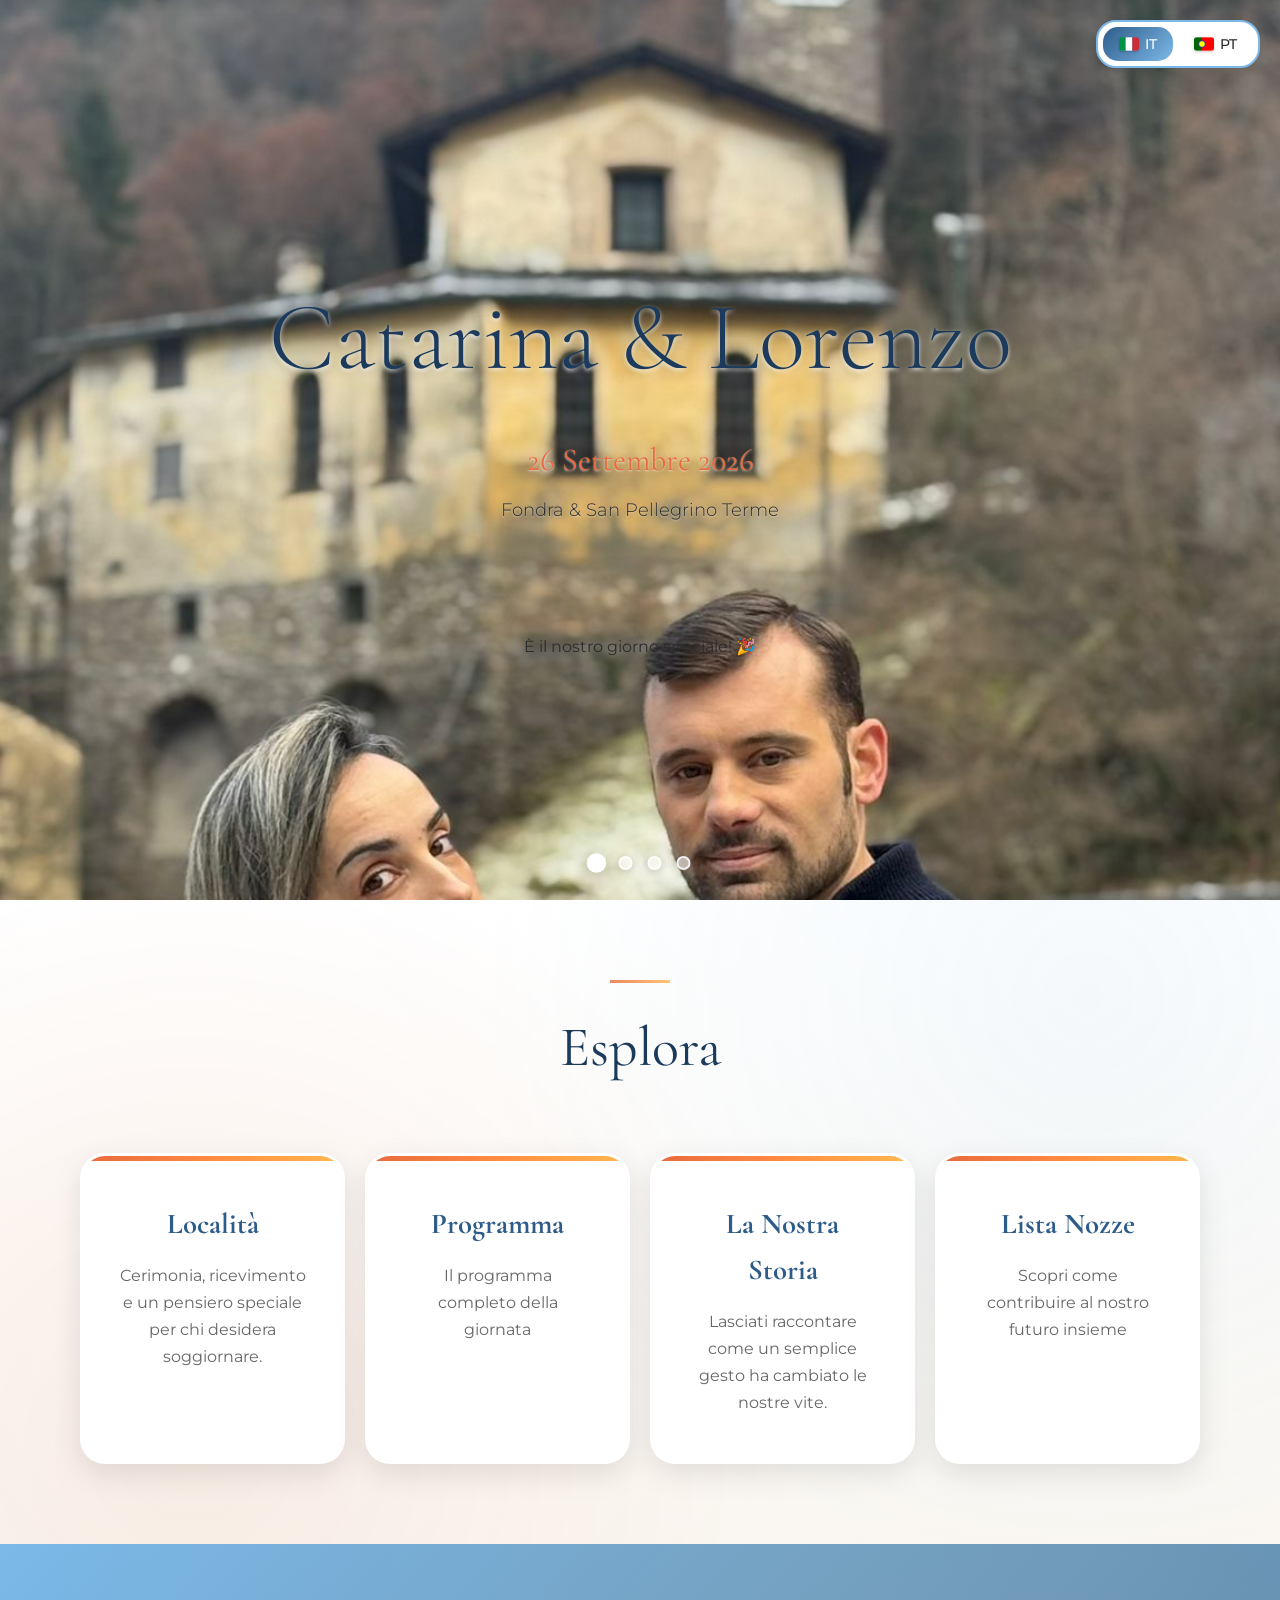
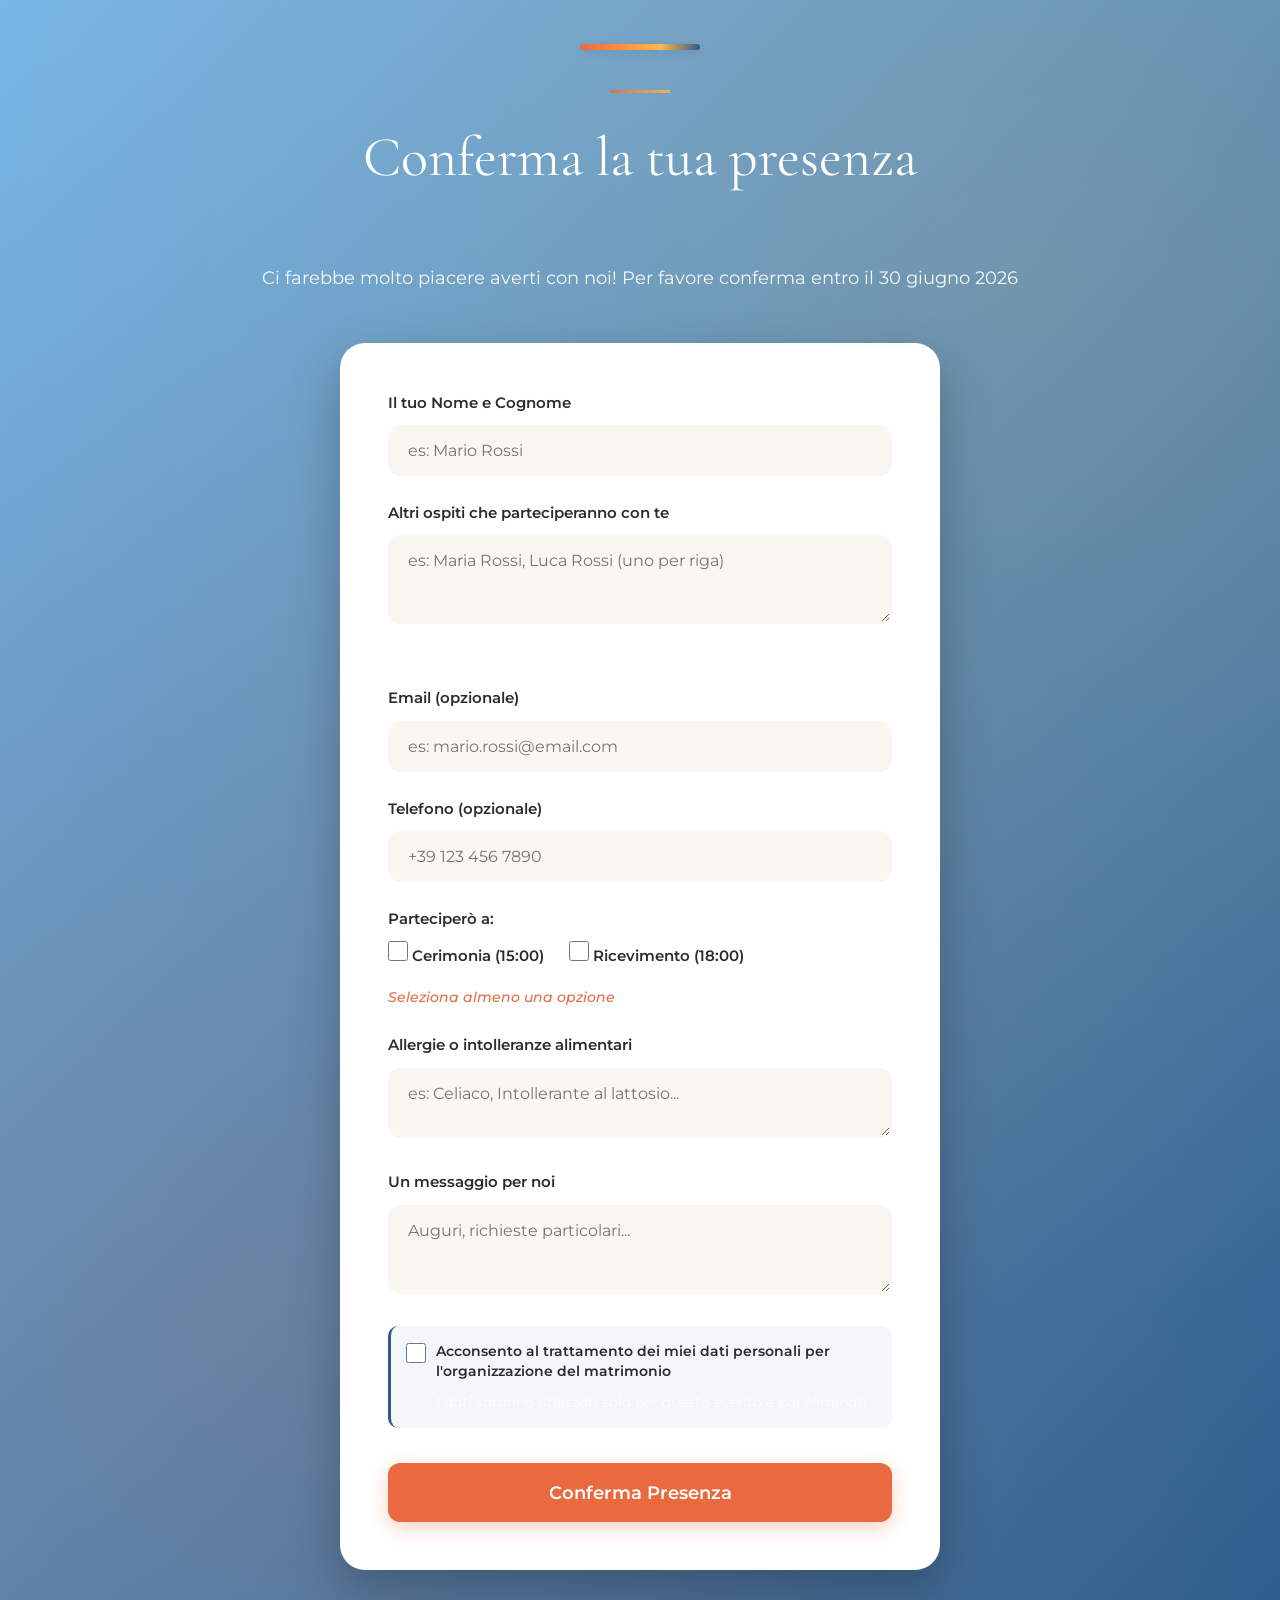
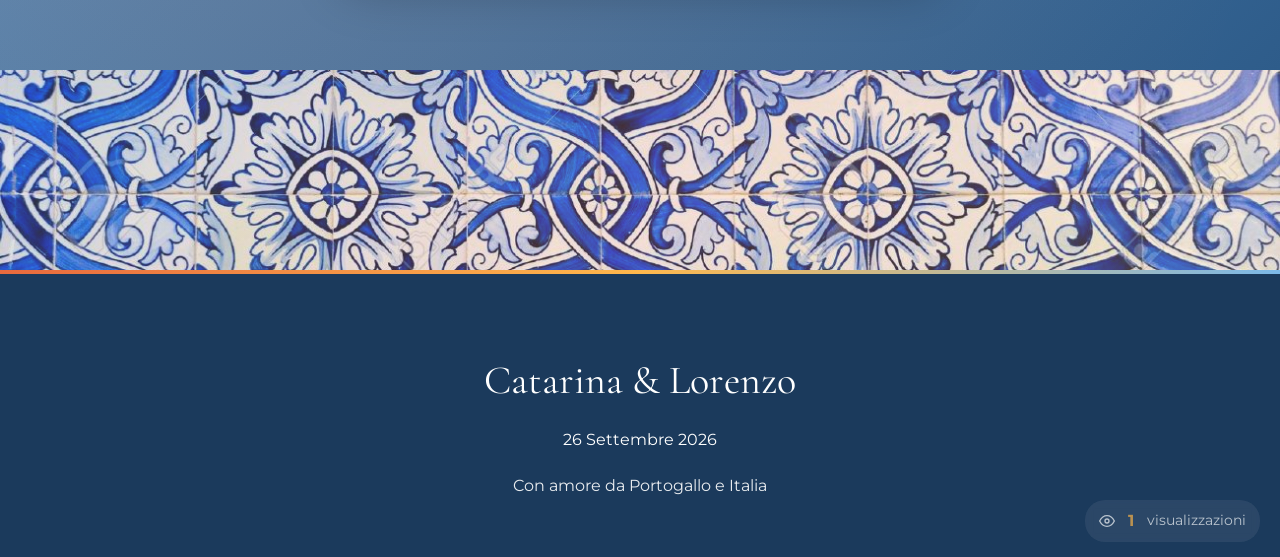
==== index.html @ a34a8234 "Ottimizzato carosello Home: rimosso Smart Blur, introdotto object-fit cover e centraggio intelligent" ====
<!DOCTYPE html>
<html lang="it">

<head>
    <meta charset="UTF-8">
    <meta name="viewport" content="width=device-width, initial-scale=1.0">
    <title>Catarina & Lorenzo - 26 Settembre 2026</title>
    <meta name="description"
        content="Unisciti a noi per celebrare il matrimonio di Catarina & Lorenzo il 26 settembre 2026 a Fondra e San Pellegrino Terme. Un giorno speciale che unisce Portogallo e Italia.">

    <!-- Favicon -->
    <link rel="icon" type="image/svg+xml" href="favicon.svg">

    <!-- Open Graph / Facebook -->
    <meta property="og:type" content="website">
    <meta property="og:title" content="Catarina & Lorenzo - 26 Settembre 2026">
    <meta property="og:description"
        content="Unisciti a noi per celebrare il matrimonio di Catarina & Lorenzo. Fondra & San Pellegrino Terme.">

    <!-- Twitter -->
    <meta name="twitter:card" content="summary_large_image">
    <meta name="twitter:title" content="Catarina & Lorenzo - 26 Settembre 2026">
    <meta name="twitter:description" content="Unisciti a noi per celebrare il matrimonio di Catarina & Lorenzo.">

    <link rel="stylesheet" href="style.css">
    <link rel="preconnect" href="https://fonts.googleapis.com">
    <link rel="preconnect" href="https://fonts.gstatic.com" crossorigin>
    <link
        href="https://fonts.googleapis.com/css2?family=Allura&family=Cinzel:wght@400;600&family=Cormorant+Garamond:wght@300;400;600&family=Crimson+Text:wght@400;600&family=Dancing+Script:wght@400;600&family=Great+Vibes&family=Italiana&family=Josefin+Sans:wght@300;400;600&family=Julius+Sans+One&family=Libre+Baskerville:wght@400;700&family=Lora:wght@400;600&family=Montserrat:wght@300;400;500;600&family=Parisienne&family=Playfair+Display:wght@400;600;700&family=Poiret+One&family=Poppins:wght@300;400;600&family=Quicksand:wght@400;600&family=Raleway:wght@300;400;600&display=swap"
        rel="stylesheet">
</head>

<body>
    <!-- Language Toggle -->
    <div class="language-toggle">
        <button onclick="changeLanguage('it')" id="lang-it" class="active">
            <svg class="flag-icon" viewBox="0 0 3 2" xmlns="http://www.w3.org/2000/svg">
                <rect width="1" height="2" fill="#009246" />
                <rect x="1" width="1" height="2" fill="#fff" />
                <rect x="2" width="1" height="2" fill="#ce2b37" />
            </svg>
            IT
        </button>
        <button onclick="changeLanguage('pt')" id="lang-pt">
            <svg class="flag-icon" viewBox="0 0 3 2" xmlns="http://www.w3.org/2000/svg">
                <rect width="1.2" height="2" fill="#006600" />
                <rect x="1.2" width="1.8" height="2" fill="#FF0000" />
                <circle cx="1.2" cy="1" r="0.5" fill="#FFFF00" stroke="#0000FF" stroke-width="0.1" />
            </svg>
            PT
        </button>
    </div>

    <!-- Navigation -->
    <nav id="navbar" class="visible">
        <div class="navbar-admin-section">
            <button id="admin-mode-btn" class="admin-mode-button" data-it="Admin Mode" data-pt="Modo Admin">Admin
                Mode</button>
            <button id="admin-help-btn" class="admin-help-button" aria-label="Admin mode help">?</button>
        </div>
        <ul>
            <li><a href="index.html" class="active" data-it="Home" data-pt="Início">Home</a></li>
            <li><a href="localita.html" data-it="Località" data-pt="Localidades">Località</a></li>
            <li><a href="programma.html" data-it="Programma" data-pt="Programa">Programma</a></li>
            <li><a href="storia.html" data-it="La Nostra Storia" data-pt="Nossa História">La Nostra Storia</a></li>
            <li><a href="lista-nozze.html" data-it="Lista Nozze" data-pt="Lista de Presentes">Lista Nozze</a></li>
        </ul>
    </nav>

    <!-- Admin Help Popup -->
    <div id="admin-help-popup" class="admin-help-popup hidden">
        <div class="admin-help-content">
            <button class="admin-help-close" aria-label="Chiudi">&times;</button>
            <h3 data-it="Modalità Admin" data-pt="Modo Admin">Modalità Admin</h3>
            <div class="admin-help-section">
                <h4 data-it="Come Attivare" data-pt="Como Ativar">Come Attivare</h4>
                <ul>
                    <li data-it="Clicca il pulsante &quot;Admin Mode&quot;"
                        data-pt="Clica no botão &quot;Modo Admin&quot;">Clicca il pulsante "Admin Mode"</li>
                    <li data-it="Oppure premi Ctrl + Alt + A" data-pt="Ou prime Ctrl + Alt + A">Oppure premi
                        <kbd>Ctrl</kbd> + <kbd>Alt</kbd> + <kbd>A</kbd>
                    </li>
                </ul>
            </div>
            <div class="admin-help-section">
                <h4 data-it="Cosa Puoi Fare" data-pt="O Que Podes Fazer">Cosa Puoi Fare</h4>
                <ul>
                    <li data-it="✏️ Modificare testi con editor ricco" data-pt="✏️ Editar textos com editor rico">✏️
                        Modificare testi con editor ricco</li>
                    <li data-it="🎨 Cambiare stili (font, colori, dimensioni)"
                        data-pt="🎨 Mudar estilos (fontes, cores, tamanhos)">🎨 Cambiare stili (font, colori,
                        dimensioni)</li>
                    <li data-it="🖼️ Caricare e modificare immagini" data-pt="🖼️ Carregar e editar imagens">🖼️
                        Caricare e modificare immagini</li>
                    <li data-it="🎠 Gestire carousel e gallerie" data-pt="🎠 Gerir carrosséis e galerias">🎠 Gestire
                        carousel e gallerie</li>
                    <li data-it="📅 Modificare la timeline del programma" data-pt="📅 Editar a timeline do programa">📅
                        Modificare la timeline del programma</li>
                </ul>
            </div>
            <p class="admin-help-note" data-it="Tasto destro sugli elementi per il menu di modifica"
                data-pt="Clique direito nos elementos para o menu de edição">Tasto destro sugli elementi per il menu di
                modifica</p>
        </div>
    </div>

    <!-- Hero Section con Carousel Background -->
    <section class="hero" aria-label="Hero section with wedding photos carousel">
        <!-- Carousel Background -->
        <div class="hero-carousel-bg editable-carousel" data-carousel-editable data-carousel-id="hero" role="region"
            aria-label="Wedding photos background carousel">
            <div class="carousel-track" id="carouselTrack">
                <!-- Slide 1 -->
                <div class="carousel-slide">
                    <img class="editable-image slide-content" src="immagini/home-carousel-1.jpg"
                        alt="Momento speciale 1" loading="lazy" data-image-id="hero-1">
                </div>
                <!-- Slide 2 -->
                <div class="carousel-slide">
                    <img class="editable-image slide-content" src="immagini/home-carousel-2.jpg"
                        alt="Momento speciale 2" loading="lazy" data-image-id="hero-2">
                </div>
                <!-- Slide 3 -->
                <div class="carousel-slide">
                    <img class="editable-image slide-content" src="immagini/home-carousel-3.jpg"
                        alt="Momento speciale 3" loading="lazy" data-image-id="hero-3">
                </div>
                <!-- Slide 4 -->
                <div class="carousel-slide">
                    <div class="slide-bg" style="background-image: url('immagini/home-carousel-4.jpg');"></div>
                    <img class="editable-image slide-content" src="immagini/home-carousel-4.jpg"
                        alt="Momento speciale 4" loading="lazy" data-image-id="hero-4">
                </div>
            </div>
            <!-- Overlay sfumato -->
            <div class="carousel-overlay"></div>
        </div>

        <!-- Contenuto Hero SOPRA -->
        <div class="hero-content">
            <h1 class="names editable-text" data-style-editable>Catarina & Lorenzo</h1>
            <p class="date editable-paragraph" data-style-editable>26 Settembre 2026</p>
            <p class="location editable-paragraph" data-style-editable data-it="Fondra & San Pellegrino Terme"
                data-pt="Fondra & San Pellegrino Terme">Fondra & San Pellegrino Terme</p>

            <!-- Countdown -->
            <div class="countdown editable-countdown" data-countdown-editable data-style-editable>
                <div class="countdown-item" data-style-editable>
                    <span id="days" class="countdown-number" data-style-editable>0</span>
                    <p class="countdown-label editable-text" data-it="Giorni" data-pt="Dias" data-style-editable>Giorni
                    </p>
                </div>
                <div class="countdown-item" data-style-editable>
                    <span id="hours" class="countdown-number" data-style-editable>0</span>
                    <p class="countdown-label editable-text" data-it="Ore" data-pt="Horas" data-style-editable>Ore</p>
                </div>
                <div class="countdown-item" data-style-editable>
                    <span id="minutes" class="countdown-number" data-style-editable>0</span>
                    <p class="countdown-label editable-text" data-it="Minuti" data-pt="Minutos" data-style-editable>
                        Minuti</p>
                </div>
                <div class="countdown-item" data-style-editable>
                    <span id="seconds" class="countdown-number" data-style-editable>0</span>
                    <p class="countdown-label editable-text" data-it="Secondi" data-pt="Segundos" data-style-editable>
                        Secondi</p>
                </div>
            </div>
        </div>

        <!-- Indicators -->
        <div class="hero-carousel-indicators" id="heroCarouselIndicators"></div>
    </section>

    <!-- Quick Links -->
    <section class="quick-links">
        <div class="container">
            <h2 class="editable-text" data-style-editable data-it="Esplora" data-pt="Explorar">Esplora</h2>
            <div class="links-grid">
                <a href="localita.html" class="link-card">
                    <div class="link-icon-elegant"></div>
                    <h3 class="editable-text" data-style-editable data-it="Località" data-pt="Localidades">Località</h3>
                    <p class="editable-paragraph" data-style-editable
                        data-it="Cerimonia, ricevimento e un pensiero speciale per chi desidera soggiornare."
                        data-pt="Cerimónia, receção e um pensamento especial para quem deseja ficar.">Cerimonia,
                        ricevimento e un pensiero speciale per chi desidera soggiornare.</p>
                </a>
                <a href="programma.html" class="link-card">
                    <div class="link-icon-elegant"></div>
                    <h3 class="editable-text" data-style-editable data-it="Programma" data-pt="Programa">Programma</h3>
                    <p class="editable-paragraph" data-style-editable data-it="Il programma completo della giornata"
                        data-pt="O programa completo do dia">Il programma completo della giornata</p>
                </a>
                <a href="storia.html" class="link-card">
                    <div class="link-icon-elegant"></div>
                    <h3 class="editable-text" data-style-editable data-it="La Nostra Storia" data-pt="Nossa História">La
                        Nostra Storia</h3>
                    <p class="editable-paragraph" data-style-editable
                        data-it="Lasciati raccontare come un semplice gesto ha cambiato le nostre vite."
                        data-pt="Deixa-nos contar como um simples gesto mudou as nossas vidas.">Lasciati raccontare come
                        un semplice gesto ha cambiato le nostre vite.</p>
                </a>
                <a href="lista-nozze.html" class="link-card">
                    <div class="link-icon-elegant"></div>
                    <h3 class="editable-text" data-style-editable data-it="Lista Nozze" data-pt="Lista de Presentes">
                        Lista Nozze</h3>
                    <p class="editable-paragraph" data-style-editable
                        data-it="Scopri come contribuire al nostro futuro insieme"
                        data-pt="Descobre como contribuir para o nosso futuro juntos">Scopri come contribuire al nostro
                        futuro insieme</p>
                </a>
            </div>
        </div>
    </section>

    <!-- RSVP Section -->
    <section class="rsvp">
        <div class="container">
            <div class="azulejo-divider"></div>
            <h2 class="editable-text" data-style-editable data-it="Conferma la tua presenza"
                data-pt="Confirma a tua presença">Conferma la tua presenza</h2>
            <p class="rsvp-subtitle editable-paragraph" data-style-editable
                data-it="Ci farebbe molto piacere averti con noi! Per favore conferma entro il 30 giugno 2026"
                data-pt="Ficamos muito felizes em ter-te connosco! Por favor confirma até 30 de junho de 2026">
                Ci farebbe molto piacere averti con noi! Per favore conferma entro il 30 giugno 2026
            </p>

            <!-- Form RSVP con Web3Forms -->
            <form id="rsvp-form" class="rsvp-form" action="https://api.web3forms.com/submit" method="POST">
                <!-- Web3Forms Access Key -->
                <input type="hidden" name="access_key" value="21d6306d-2013-49f8-a820-03e3f725d2da">
                <input type="hidden" name="subject" value="Nuova Conferma RSVP - Matrimonio Catarina & Lorenzo">
                <input type="hidden" name="from_name" value="Sito Matrimonio Catarina & Lorenzo">

                <!-- Nome principale -->
                <div class="form-group">
                    <label for="nome" data-it="Il tuo Nome e Cognome" data-pt="O teu Nome e Apelido">Il tuo Nome e
                        Cognome *</label>
                    <input type="text" id="nome" name="nome" required data-placeholder-it="es: Mario Rossi"
                        data-placeholder-pt="ex: João Silva">
                </div>

                <!-- Nomi altri ospiti (per famiglie) -->
                <div class="form-group">
                    <label for="altri_ospiti" data-it="Altri ospiti che parteciperanno con te"
                        data-pt="Outros convidados que participarão contigo">Altri ospiti che parteciperanno con
                        te</label>
                    <textarea id="altri_ospiti" name="altri_ospiti" rows="3"
                        data-placeholder-it="es: Maria Rossi, Luca Rossi (uno per riga)"
                        data-placeholder-pt="ex: Maria Silva, Pedro Silva (um por linha)"></textarea>
                    <small data-it="Lascia vuoto se partecipi da solo"
                        data-pt="Deixa vazio se partecipas sozinho">Lascia vuoto se partecipi da solo</small>
                </div>

                <!-- Email -->
                <div class="form-group">
                    <label for="email" data-it="Email (opzionale)" data-pt="Email (opcional)">Email (opzionale)</label>
                    <input type="email" id="email" name="email" data-placeholder-it="es: mario.rossi@email.com"
                        data-placeholder-pt="ex: joao.silva@email.com">
                </div>

                <!-- Telefono -->
                <div class="form-group">
                    <label for="telefono" data-it="Telefono (opzionale)" data-pt="Telefone (opcional)">Telefono
                        (opzionale)</label>
                    <input type="tel" id="telefono" name="telefono" data-placeholder-it="+39 123 456 7890"
                        data-placeholder-pt="+351 912 345 678">
                </div>

                <!-- Partecipazione -->
                <div class="form-group">
                    <label data-it="Parteciperò a:" data-pt="Participarei em:">Parteciperò a: *</label>
                    <div class="checkbox-group">
                        <label class="checkbox-label">
                            <input type="checkbox" name="cerimonia" value="Sì">
                            <span data-it="Cerimonia (15:00)" data-pt="Cerimónia (15:00)">Cerimonia (15:00)</span>
                        </label>
                        <label class="checkbox-label">
                            <input type="checkbox" name="ricevimento" value="Sì">
                            <span data-it="Ricevimento (18:00)" data-pt="Receção (18:00)">Ricevimento (18:00)</span>
                        </label>
                    </div>
                    <small data-it="Seleziona almeno una opzione" data-pt="Seleciona pelo menos uma opção"
                        style="color: var(--terracotta); font-weight: 500;">Seleziona almeno una opzione</small>
                </div>

                <!-- Allergie -->
                <div class="form-group">
                    <label for="intolleranze" data-it="Allergie o intolleranze alimentari"
                        data-pt="Alergias ou intolerâncias alimentares">Allergie o intolleranze alimentari</label>
                    <textarea id="intolleranze" name="intolleranze" rows="2"
                        data-placeholder-it="es: Celiaco, Intollerante al lattosio..."
                        data-placeholder-pt="ex: Celíaco, Intolerante à lactose..."></textarea>
                </div>

                <!-- Messaggio -->
                <div class="form-group">
                    <label for="messaggio" data-it="Un messaggio per noi" data-pt="Uma mensagem para nós">Un messaggio
                        per noi</label>
                    <textarea id="messaggio" name="messaggio" rows="3"
                        data-placeholder-it="Auguri, richieste particolari..."
                        data-placeholder-pt="Parabéns, pedidos especiais..."></textarea>
                </div>

                <!-- Privacy Consent -->
                <div class="form-group privacy-consent">
                    <label class="checkbox-label">
                        <input type="checkbox" name="privacy_consent" required>
                        <span
                            data-it="Acconsento al trattamento dei miei dati personali per l'organizzazione del matrimonio"
                            data-pt="Consinto o tratamento dos meus dados pessoais para a organização do casamento">Acconsento
                            al trattamento dei miei dati personali per l'organizzazione del matrimonio</span>
                    </label>
                    <small data-it="I dati saranno utilizzati solo per questo evento e poi eliminati"
                        data-pt="Os dados serão usados apenas para este evento e depois eliminados">I dati saranno
                        utilizzati solo per questo evento e poi eliminati</small>
                </div>

                <!-- Submit Button -->
                <button type="submit" class="btn-submit" data-it="Conferma Presenza"
                    data-pt="Confirmar Presença">Conferma Presenza</button>
            </form>

            <!-- Messaggio di conferma/errore -->
            <div id="form-message" class="form-message"></div>
        </div>
    </section>

    <!-- Decorazione Azulejos -->
    <div class="azulejos-decoration">
        <img class="editable-image" data-image-id="index-azulejos" src="foto-piastrelle-azulejos.jpg"
            alt="Piastrelle Azulejos Portoghesi Tradizionali" loading="lazy">
    </div>

    <!-- Footer -->
    <footer class="editable-footer" data-style-editable data-footer-editable>
        <p class="editable-paragraph" data-style-editable>Catarina & Lorenzo</p>
        <p class="editable-paragraph" data-style-editable>26 Settembre 2026</p>
        <p class="footer-note editable-paragraph" data-it="Con amore da Portogallo e Italia"
            data-pt="Com amor de Portugal e Itália" data-style-editable>Con amore da Portogallo e Italia</p>

        <!-- View Counter -->
        <div class="view-counter">
            <svg width="16" height="16" viewBox="0 0 24 24" fill="none" stroke="currentColor" stroke-width="2">
                <path d="M1 12s4-8 11-8 11 8 11 8-4 8-11 8-11-8-11-8z"></path>
                <circle cx="12" cy="12" r="3"></circle>
            </svg>
            <span id="view-count">0</span>
            <span data-it="visualizzazioni" data-pt="visualizações">visualizzazioni</span>
        </div>
    </footer>

    <script src="script.js"></script>
    <script src="admin-advanced.js"></script>
</body>

</html>
---- style.css ----
:root {
    /* Colori dal mood board - più vivaci */
    --azul-primary: #2E5C8A;
    --azul-light: #7CB9E8;
    --azul-navy: #1B3A5C;
    --terracotta: #E86A3E;
    --terracotta-light: #F4A87C;
    --orange: #FF8C42;
    --gold: #FFB84D;
    --cream: #FAF7F2;
    --white: #FFFFFF;
    --dark: #2C2C2C;
    --green: #4A7C59;
    --peach: #FFCBA4;

    /* Font */
    --font-serif: 'Cormorant Garamond', serif;
    --font-sans: 'Montserrat', sans-serif;
}

* {
    margin: 0;
    padding: 0;
    box-sizing: border-box;
}

html {
    scroll-behavior: smooth;
}

body {
    font-family: var(--font-sans);
    color: var(--dark);
    background-color: var(--cream);
    line-height: 1.6;
    overflow-x: hidden;
    width: 100%;
    max-width: 100vw;
}

/* Prevent horizontal overflow on all elements */
img,
video,
iframe,
embed,
object {
    max-width: 100%;
    height: auto;
}

/* Ensure no element causes horizontal scroll */
* {
    max-width: 100%;
}

/* Allow specific elements to be full width */
html,
body,
.hero,
.hero-carousel-bg,
.carousel-overlay,
.location-header,
.location-carousel-bg,
section,
footer {
    max-width: none;
}

/* Language Toggle */
.language-toggle {
    position: fixed;
    top: 20px;
    right: 20px;
    z-index: 998;
    display: flex;
    gap: 5px;
    background: var(--white);
    padding: 5px;
    border-radius: 20px;
    box-shadow: 0 4px 15px rgba(0, 0, 0, 0.15);
    border: 2px solid var(--azul-light);
}

.language-toggle button {
    padding: 8px 16px;
    border: none;
    background: transparent;
    color: var(--dark);
    font-family: var(--font-sans);
    font-size: 14px;
    font-weight: 500;
    cursor: pointer;
    border-radius: 15px;
    transition: all 0.3s ease;
    display: flex;
    align-items: center;
    gap: 6px;
}

.flag-icon {
    width: 20px;
    height: 14px;
    border-radius: 3px;
    box-shadow: 0 1px 3px rgba(0, 0, 0, 0.2);
    flex-shrink: 0;
}

.language-toggle button.active {
    background: linear-gradient(135deg, var(--azul-primary), var(--azul-light));
    color: var(--white);
}

.language-toggle button:hover:not(.active) {
    background: var(--cream);
}

/* Navigation */
#navbar {
    position: fixed;
    top: 0;
    left: 0;
    width: 100%;
    background: rgba(255, 255, 255, 0.98);
    backdrop-filter: blur(15px);
    z-index: 999;
    padding: 15px 0;
    box-shadow: 0 3px 15px rgba(0, 0, 0, 0.1);
    border-bottom: 3px solid transparent;
    border-image: linear-gradient(90deg, var(--terracotta), var(--azul-primary), var(--gold)) 1;
    transform: translateY(-100%);
    transition: transform 0.3s ease;
}

#navbar.visible {
    transform: translateY(0);
}

#navbar ul {
    display: flex;
    justify-content: center;
    flex-wrap: wrap;
    list-style: none;
    gap: 10px;
    padding: 0 20px;
}

#navbar li {
    margin: 0;
}

#navbar a {
    text-decoration: none;
    color: var(--dark);
    font-size: 14px;
    font-weight: 400;
    padding: 8px 15px;
    border-radius: 20px;
    transition: all 0.3s ease;
    display: block;
}

#navbar a:hover {
    background: linear-gradient(135deg, var(--terracotta-light), var(--orange));
    color: var(--white);
    transform: translateY(-2px);
}

/* Navbar Admin Section */
.navbar-admin-section {
    position: absolute;
    left: 20px;
    top: 50%;
    transform: translateY(-50%);
    display: flex;
    align-items: center;
    gap: 8px;
}

.admin-mode-button {
    background: transparent;
    border: 1.5px solid var(--azul-primary);
    color: var(--azul-primary);
    padding: 6px 12px;
    border-radius: 15px;
    font-size: 11px;
    font-weight: 500;
    cursor: pointer;
    transition: all 0.3s ease;
    font-family: var(--font-sans);
}

.admin-mode-button:hover {
    background: var(--azul-primary);
    color: white;
}

.admin-mode-button.active {
    background: var(--terracotta);
    border-color: var(--terracotta);
    color: white;
}

.admin-help-button {
    width: 20px;
    height: 20px;
    border-radius: 50%;
    border: 1px solid rgba(46, 92, 138, 0.4);
    background: rgba(46, 92, 138, 0.08);
    color: var(--azul-primary);
    font-size: 11px;
    font-weight: 600;
    cursor: pointer;
    transition: all 0.3s ease;
    display: flex;
    align-items: center;
    justify-content: center;
    opacity: 0.6;
}

.admin-help-button:hover {
    opacity: 1;
    background: rgba(46, 92, 138, 0.15);
    border-color: var(--azul-primary);
}

/* Admin Help Popup */
.admin-help-popup {
    position: fixed;
    top: 0;
    left: 0;
    width: 100%;
    height: 100%;
    background: rgba(0, 0, 0, 0.5);
    z-index: 10000;
    display: flex;
    align-items: center;
    justify-content: center;
    padding: 20px;
}

.admin-help-popup.hidden {
    display: none;
}

.admin-help-content {
    background: white;
    border-radius: 20px;
    padding: 30px;
    max-width: 400px;
    width: 100%;
    position: relative;
    box-shadow: 0 20px 60px rgba(0, 0, 0, 0.3);
}

.admin-help-close {
    position: absolute;
    top: 15px;
    right: 15px;
    background: none;
    border: none;
    font-size: 24px;
    cursor: pointer;
    color: #999;
    line-height: 1;
    padding: 5px;
    transition: color 0.2s;
}

.admin-help-close:hover {
    color: var(--terracotta);
}

.admin-help-content h3 {
    font-family: var(--font-serif);
    color: var(--azul-primary);
    margin-bottom: 20px;
    font-size: 1.5rem;
}

.admin-help-section {
    margin-bottom: 20px;
}

.admin-help-section h4 {
    font-size: 0.95rem;
    color: var(--terracotta);
    margin-bottom: 10px;
    font-weight: 600;
}

.admin-help-section ul {
    list-style: none;
    padding: 0;
    margin: 0;
}

.admin-help-section li {
    padding: 6px 0;
    font-size: 0.9rem;
    color: var(--dark);
}

.admin-help-section kbd {
    background: #f4f4f4;
    border: 1px solid #ddd;
    border-radius: 4px;
    padding: 2px 6px;
    font-size: 0.8rem;
    font-family: monospace;
}

.admin-help-note {
    font-size: 0.85rem;
    color: #666;
    font-style: italic;
    margin: 0;
    padding-top: 10px;
    border-top: 1px solid #eee;
}

/* Responsive navbar admin section */
@media (max-width: 768px) {
    .navbar-admin-section {
        position: static;
        transform: none;
        justify-content: center;
        margin-bottom: 10px;
    }

    #navbar {
        padding: 10px 0;
    }

    .admin-help-content {
        padding: 25px;
    }
}

@media (max-width: 480px) {
    .admin-mode-button {
        font-size: 10px;
        padding: 5px 10px;
    }

    .admin-help-button {
        width: 18px;
        height: 18px;
        font-size: 10px;
    }
}

.azulejo-divider {
    width: 120px;
    height: 6px;
    background: linear-gradient(90deg, var(--terracotta), var(--orange), var(--gold), var(--azul-primary));
    margin: 0 auto 40px;
    border-radius: 3px;
    box-shadow: 0 2px 8px rgba(0, 0, 0, 0.1);
}

.azulejo-corner {
    position: absolute;
    top: -15px;
    right: -15px;
    width: 80px;
    height: 80px;
    background:
        repeating-linear-gradient(45deg, var(--azul-primary) 0px, var(--azul-primary) 2px, var(--gold) 2px, var(--gold) 4px, transparent 4px, transparent 10px);
    opacity: 0.4;
    border-radius: 0 0 0 80px;
}

/* Hero Section - PIÙ DECORATIVA */
.hero {
    min-height: 100vh;
    display: flex;
    align-items: center;
    justify-content: center;
    text-align: center;
    position: relative;
    background:
        radial-gradient(circle at 20% 80%, rgba(255, 140, 66, 0.15) 0%, transparent 50%),
        radial-gradient(circle at 80% 20%, rgba(124, 185, 232, 0.15) 0%, transparent 50%),
        radial-gradient(circle at 40% 40%, rgba(255, 184, 77, 0.1) 0%, transparent 60%),
        linear-gradient(135deg, #FAF7F2 0%, #FEFDFB 100%);
    padding: 100px 20px 80px;
    overflow: hidden;
}

/* Decorazioni floreali hero */
.hero::before {
    content: '';
    position: absolute;
    bottom: 0;
    left: 0;
    right: 0;
    height: 200px;
    background:
        radial-gradient(circle at 10% 100%, var(--terracotta-light) 8px, transparent 8px),
        radial-gradient(circle at 25% 95%, var(--orange) 12px, transparent 12px),
        radial-gradient(circle at 15% 90%, var(--peach) 6px, transparent 6px),
        radial-gradient(circle at 30% 98%, var(--gold) 10px, transparent 10px),
        radial-gradient(circle at 5% 92%, var(--azul-light) 7px, transparent 7px),
        radial-gradient(circle at 40% 96%, var(--terracotta) 9px, transparent 9px),
        radial-gradient(circle at 75% 100%, var(--peach) 11px, transparent 11px),
        radial-gradient(circle at 85% 95%, var(--orange) 8px, transparent 8px),
        radial-gradient(circle at 90% 98%, var(--azul-light) 6px, transparent 6px),
        radial-gradient(circle at 95% 93%, var(--gold) 10px, transparent 10px);
    opacity: 0.4;
    pointer-events: none;
}

.hero::after {
    content: '';
    position: absolute;
    top: 0;
    left: 0;
    right: 0;
    height: 200px;
    background:
        radial-gradient(circle at 20% 10%, var(--azul-light) 6px, transparent 6px),
        radial-gradient(circle at 45% 5%, var(--peach) 8px, transparent 8px),
        radial-gradient(circle at 65% 8%, var(--orange) 7px, transparent 7px),
        radial-gradient(circle at 80% 12%, var(--gold) 9px, transparent 9px);
    opacity: 0.3;
    pointer-events: none;
}

.hero-content {
    max-width: 800px;
    z-index: 1;
    position: relative;
    margin: 0 auto;
    padding: 0 20px;
    display: flex;
    flex-direction: column;
    align-items: center;
}

/* Removed decorative line above hero names for cleaner design */

.names {
    font-family: var(--font-serif);
    font-size: clamp(2.8rem, 8vw, 6rem);
    font-weight: 300;
    color: var(--azul-navy);
    margin: 0 0 20px 0;
    padding: 0;
    letter-spacing: 0;
    text-shadow: 2px 2px 4px rgba(0, 0, 0, 0.05);
    white-space: nowrap;
}

.date {
    font-family: var(--font-serif);
    font-size: clamp(1.5rem, 3vw, 2rem);
    color: var(--terracotta);
    margin-bottom: 10px;
    font-weight: 400;
}

.location {
    font-size: 1.1rem;
    color: var(--dark);
    margin-bottom: 60px;
    font-weight: 300;
}

/* Countdown - Design semplificato */
.countdown {
    display: flex;
    justify-content: center;
    gap: clamp(10px, 3vw, 30px);
    margin-top: 50px;
    flex-wrap: nowrap;
    max-width: 100%;
    padding: 0 10px;
}

.countdown-item {
    text-align: center;
    padding: clamp(18px, 3vw, 30px) clamp(12px, 2vw, 25px);
    background: rgba(255, 255, 255, 0.95);
    backdrop-filter: blur(10px);
    border-radius: 18px;
    box-shadow: 0 8px 30px rgba(0, 0, 0, 0.12);
    flex: 1;
    min-width: 0;
    max-width: 140px;
    border: 2px solid rgba(255, 184, 77, 0.3);
    position: relative;
    transition: all 0.3s ease;
}

.countdown-item:hover {
    transform: translateY(-5px);
    box-shadow: 0 12px 35px rgba(0, 0, 0, 0.18);
    border-color: var(--gold);
}

.countdown-item span {
    display: block;
    font-family: var(--font-serif);
    font-size: clamp(2rem, 5vw, 3.5rem);
    font-weight: 700;
    background: linear-gradient(135deg, var(--terracotta), var(--gold), var(--azul-primary));
    -webkit-background-clip: text;
    -webkit-text-fill-color: transparent;
    background-clip: text;
    line-height: 1;
    position: relative;
    z-index: 1;
}

.countdown-item p {
    margin-top: clamp(8px, 1.5vw, 12px);
    position: relative;
    z-index: 1;
    font-size: 0.9rem;
    color: var(--dark);
    text-transform: uppercase;
    letter-spacing: 1.5px;
    font-weight: 500;
}

.scroll-indicator {
    position: absolute;
    bottom: 30px;
    left: 50%;
    transform: translateX(-50%);
    font-size: 2rem;
    color: var(--terracotta);
    animation: bounce 2s infinite;
}

@keyframes bounce {

    0%,
    20%,
    50%,
    80%,
    100% {
        transform: translateX(-50%) translateY(0);
    }

    40% {
        transform: translateX(-50%) translateY(-10px);
    }

    60% {
        transform: translateX(-50%) translateY(-5px);
    }
}

/* Container */
.container {
    max-width: 1200px;
    margin: 0 auto;
    padding: 0 20px;
    width: 100%;
    box-sizing: border-box;
}

/* Sections */
section {
    padding: 100px 0;
    position: relative;
    width: 100%;
    overflow-x: hidden;
}

section h2 {
    font-family: var(--font-serif);
    font-size: clamp(2.5rem, 5vw, 3.5rem);
    text-align: center;
    color: var(--azul-navy);
    margin-bottom: 60px;
    font-weight: 400;
    position: relative;
}

section h2::before {
    content: '';
    display: block;
    width: 60px;
    height: 3px;
    background: linear-gradient(90deg, var(--terracotta), var(--gold));
    margin: 0 auto 20px;
    opacity: 0.8;
}

/* Storia Section */
.storia {
    background:
        radial-gradient(circle at 90% 20%, rgba(124, 185, 232, 0.10) 0%, transparent 50%),
        radial-gradient(circle at 10% 80%, rgba(232, 106, 62, 0.10) 0%, transparent 50%),
        linear-gradient(180deg, var(--white) 0%, var(--cream) 100%);
}

.storia-content {
    max-width: 1200px;
    margin: 0 auto;
}

.storia-single-card {
    background: var(--white);
    padding: 60px 40px;
    border-radius: 20px;
    box-shadow: 0 15px 50px rgba(0, 0, 0, 0.1);
    max-width: 1100px;
    margin: 0 auto;
    position: relative;
    text-align: center;
    border: 1px solid rgba(232, 106, 62, 0.1);
}

.storia-single-card::before {
    content: '❦';
    display: block;
    font-size: 2rem;
    color: var(--terracotta);
    margin-bottom: 30px;
    opacity: 0.6;
}

.storia-single-card p.editable-paragraph {
    font-size: 1.15rem;
    /* Aggiustato a 1.15rem come richiesto */
    line-height: 2;
    color: var(--dark);
    text-align: justify;
    text-align-last: center;
    max-width: 900px;
    /* Limite per evitare righe troppo lunghe che rompono la giustificazione */
    margin-left: auto;
    margin-right: auto;
    text-wrap: pretty;
    /* Migliore del balance per il giustificato */
}

.storia-chapter {
    margin-bottom: 50px;
    padding: 35px;
    background: var(--white);
    border-radius: 20px;
    border-left: 6px solid var(--terracotta);
    box-shadow: 0 8px 25px rgba(0, 0, 0, 0.08);
    transition: all 0.3s ease;
    position: relative;
    overflow: hidden;
}

.storia-chapter::before {
    content: '';
    position: absolute;
    top: 0;
    right: 0;
    width: 100px;
    height: 100px;
    background:
        radial-gradient(circle at 70% 30%, var(--peach) 3px, transparent 3px),
        radial-gradient(circle at 80% 20%, var(--azul-light) 2px, transparent 2px),
        radial-gradient(circle at 85% 35%, var(--gold) 2px, transparent 2px);
    background-size: 15px 15px;
    opacity: 0.3;
    pointer-events: none;
}

.storia-chapter:hover {
    transform: translateX(15px);
    box-shadow: 0 12px 35px rgba(0, 0, 0, 0.12);
    border-left-color: var(--orange);
}

.storia-chapter h3 {
    font-family: var(--font-serif);
    font-size: 2rem;
    color: var(--azul-primary);
    margin-bottom: 15px;
}

.storia-chapter p {
    font-size: 1.1rem;
    line-height: 1.9;
    color: var(--dark);
}

/* Evento Section */
.evento {
    background:
        radial-gradient(circle at 15% 25%, rgba(232, 106, 62, 0.12) 0%, transparent 55%),
        radial-gradient(circle at 85% 75%, rgba(124, 185, 232, 0.12) 0%, transparent 55%),
        radial-gradient(circle at 50% 50%, rgba(255, 184, 77, 0.05) 0%, transparent 70%),
        linear-gradient(180deg, var(--cream) 0%, rgba(250, 247, 242, 0.95) 100%);
}

.evento-cards {
    display: grid;
    grid-template-columns: repeat(auto-fit, minmax(min(300px, 100%), 1fr));
    gap: 40px;
    margin-top: 50px;
}

.evento-card {
    background: var(--white);
    padding: 45px;
    border-radius: 25px;
    box-shadow: 0 12px 35px rgba(0, 0, 0, 0.12);
    position: relative;
    overflow: hidden;
    transition: all 0.3s ease;
    border: 3px solid transparent;
}

.evento-card::before {
    content: '';
    position: absolute;
    top: 0;
    left: 0;
    right: 0;
    height: 6px;
    background: linear-gradient(90deg, var(--terracotta), var(--orange), var(--gold));
}

.evento-card:hover {
    transform: translateY(-12px);
    box-shadow: 0 18px 45px rgba(0, 0, 0, 0.18);
    border-color: var(--azul-light);
}

.evento-card h3 {
    font-family: var(--font-serif);
    font-size: 2.2rem;
    color: var(--terracotta);
    margin-bottom: 10px;
}

.evento-card h4 {
    font-family: var(--font-serif);
    font-size: 1.6rem;
    color: var(--azul-navy);
    margin-bottom: 15px;
}

.evento-card .time {
    font-size: 1.3rem;
    font-weight: 600;
    color: var(--azul-primary);
    margin-bottom: 20px;
}

.evento-card .time::before {
    content: '🕐 ';
    font-size: 1.2rem;
}

.evento-card p {
    margin-bottom: 15px;
    line-height: 1.8;
}

.evento-card .address {
    font-weight: 500;
    color: var(--dark);
    margin-top: 20px;
}

.evento-card .address::before {
    content: '📍 ';
    font-size: 1.1rem;
}

.evento-card .note {
    font-size: 0.9rem;
    font-style: italic;
    color: #666;
    margin-top: 15px;
}

/* Map Container */
.map-container {
    margin-top: 25px;
}

.map-container iframe {
    box-shadow: 0 6px 20px rgba(0, 0, 0, 0.15);
    transition: all 0.3s ease;
}

.map-container iframe:hover {
    box-shadow: 0 10px 30px rgba(0, 0, 0, 0.25);
}

.btn-map {
    display: inline-block;
    margin-top: 15px;
    padding: 12px 24px;
    background: linear-gradient(135deg, var(--azul-primary), var(--azul-light));
    color: var(--white);
    text-decoration: none;
    border-radius: 25px;
    font-weight: 600;
    font-size: 0.95rem;
    transition: all 0.3s ease;
    box-shadow: 0 4px 15px rgba(46, 92, 138, 0.3);
}

.btn-map:hover {
    background: linear-gradient(135deg, var(--azul-light), var(--azul-primary));
    transform: translateY(-3px);
    box-shadow: 0 8px 25px rgba(46, 92, 138, 0.5);
}

/* Admin instructions */
.admin-instruction {
    background: rgba(255, 184, 77, 0.15);
    padding: 12px 18px;
    border-radius: 10px;
    border-left: 4px solid var(--gold);
    font-size: 0.9rem;
    font-style: normal !important;
}

/* Editable elements (per admin mode) */
.editable-text {
    position: relative;
}

.admin-mode .editable-text {
    outline: 2px dashed var(--gold);
    outline-offset: 4px;
    cursor: pointer;
}

.admin-mode .editable-text:hover {
    background: rgba(255, 184, 77, 0.1);
}

.admin-mode .editable-paragraph {
    outline: 2px dashed var(--gold);
    outline-offset: 4px;
    cursor: pointer;
}

.admin-mode .editable-paragraph:hover {
    background: rgba(255, 184, 77, 0.1);
}

.admin-mode .editable-image {
    outline: 2px dashed var(--terracotta);
    outline-offset: 4px;
    cursor: pointer;
}

.admin-mode .editable-image:hover {
    outline-color: var(--orange);
    transform: scale(1.02);
}

/* Logistica Section */
.logistica {
    background:
        radial-gradient(circle at 80% 20%, rgba(255, 184, 77, 0.12) 0%, transparent 55%),
        radial-gradient(circle at 20% 80%, rgba(124, 185, 232, 0.12) 0%, transparent 55%),
        linear-gradient(180deg, var(--white) 0%, rgba(250, 247, 242, 0.6) 100%);
}

.logistica-grid {
    display: grid;
    grid-template-columns: repeat(auto-fit, minmax(min(280px, 100%), 1fr));
    gap: 30px;
}

.logistica-item {
    background: linear-gradient(135deg, var(--cream) 0%, var(--white) 100%);
    padding: 35px;
    border-radius: 20px;
    transition: all 0.3s ease;
    box-shadow: 0 6px 20px rgba(0, 0, 0, 0.08);
    border: 2px solid transparent;
}

.logistica-item:hover {
    transform: translateY(-8px);
    box-shadow: 0 12px 30px rgba(0, 0, 0, 0.12);
    border-color: var(--terracotta-light);
}

.logistica-item h3 {
    font-family: var(--font-serif);
    font-size: 1.6rem;
    color: var(--azul-primary);
    margin-bottom: 20px;
    display: flex;
    align-items: center;
    gap: 10px;
}

.logistica-content {
    line-height: 1.9;
}

.airport {
    margin-bottom: 20px;
    padding: 15px;
    background: var(--white);
    border-radius: 10px;
    border-left: 3px solid var(--terracotta-light);
}

.airport h4 {
    color: var(--terracotta);
    margin-bottom: 8px;
    font-weight: 600;
}

.airport p {
    font-size: 0.95rem;
    color: #555;
}

/* Programma Section */
.programma {
    background:
        radial-gradient(circle at 18% 30%, rgba(232, 106, 62, 0.12) 0%, transparent 55%),
        radial-gradient(circle at 82% 70%, rgba(124, 185, 232, 0.12) 0%, transparent 55%),
        radial-gradient(circle at 50% 90%, rgba(255, 184, 77, 0.08) 0%, transparent 60%),
        var(--cream);
}

.timeline {
    max-width: 800px;
    margin: 0 auto;
    position: relative;
}

.timeline::before {
    content: '';
    position: absolute;
    left: 80px;
    top: 0;
    bottom: 0;
    width: 4px;
    background: linear-gradient(to bottom, var(--terracotta), var(--orange), var(--gold), var(--azul-primary));
    border-radius: 2px;
}

.timeline-item {
    display: flex;
    gap: 40px;
    margin-bottom: 50px;
    position: relative;
}

.timeline-item::before {
    content: '';
    position: absolute;
    left: 62px;
    top: 8px;
    width: 20px;
    height: 20px;
    color: var(--white);
    background: var(--terracotta);
    border: 4px solid var(--white);
    border-radius: 50%;
    box-shadow: 0 0 0 3px var(--terracotta), 0 3px 10px rgba(0, 0, 0, 0.2);
    display: flex;
    align-items: center;
    justify-content: center;
    font-size: 8px;
    z-index: 1;
}

.timeline-time {
    font-family: var(--font-serif);
    font-size: 1.6rem;
    font-weight: 700;
    background: linear-gradient(135deg, var(--azul-primary), var(--azul-light));
    -webkit-background-clip: text;
    -webkit-text-fill-color: transparent;
    background-clip: text;
    min-width: 80px;
    text-align: right;
    padding-top: 5px;
}

.timeline-content {
    flex: 1;
    background: var(--white);
    padding: 30px;
    border-radius: 18px;
    box-shadow: 0 8px 25px rgba(0, 0, 0, 0.1);
    margin-left: 30px;
    border: 2px solid var(--cream);
    transition: all 0.3s ease;
}

.timeline-content:hover {
    box-shadow: 0 12px 35px rgba(0, 0, 0, 0.15);
    border-color: var(--peach);
    transform: translateX(10px);
}

.timeline-content h3 {
    font-family: var(--font-serif);
    font-size: 1.6rem;
    color: var(--azul-navy);
    margin-bottom: 10px;
}

.timeline-content p {
    color: #555;
    font-size: 1rem;
    line-height: 1.7;
}

/* Timeline Zig-Zag */
.timeline-zigzag {
    max-width: 1100px;
    margin: 60px auto;
    position: relative;
}

.timeline-zigzag-item {
    display: flex;
    gap: 40px;
    margin-bottom: 80px;
    align-items: center;
    position: relative;
}

.timeline-zigzag-item.left {
    flex-direction: row;
}

.timeline-zigzag-item.right {
    flex-direction: row-reverse;
}

.timeline-zigzag-content {
    flex: 1;
    background: var(--white);
    padding: 35px;
    border-radius: 20px;
    box-shadow: 0 10px 30px rgba(0, 0, 0, 0.12);
    border: 3px solid var(--cream);
    transition: all 0.4s ease;
}

.timeline-zigzag-item.left .timeline-zigzag-content {
    text-align: right;
}

.timeline-zigzag-item.right .timeline-zigzag-content {
    text-align: left;
}

.timeline-zigzag-content:hover {
    transform: translateY(-8px);
    box-shadow: 0 15px 40px rgba(0, 0, 0, 0.18);
    border-color: var(--gold);
}

.timeline-zigzag-content .timeline-time {
    font-family: var(--font-serif);
    font-size: 2rem;
    font-weight: 700;
    background: linear-gradient(135deg, var(--terracotta), var(--gold));
    -webkit-background-clip: text;
    -webkit-text-fill-color: transparent;
    background-clip: text;
    margin-bottom: 15px;
    display: inline-block;
}

.timeline-zigzag-content h3 {
    font-family: var(--font-serif);
    font-size: 1.8rem;
    color: var(--azul-navy);
    margin-bottom: 12px;
}

.timeline-zigzag-content p {
    color: #666;
    font-size: 1.05rem;
    line-height: 1.7;
}

.timeline-zigzag-image {
    flex: 1;
    overflow: hidden;
    border-radius: 20px;
    box-shadow: 0 12px 35px rgba(0, 0, 0, 0.15);
    transition: all 0.4s ease;
}

.timeline-zigzag-image:hover {
    transform: scale(1.05);
    box-shadow: 0 15px 45px rgba(0, 0, 0, 0.25);
}

.timeline-zigzag-image img {
    width: 100%;
    height: 350px;
    object-fit: cover;
    display: block;
}

/* Responsive Timeline Zig-Zag */
@media (max-width: 768px) {

    .timeline-zigzag-item.left,
    .timeline-zigzag-item.right {
        flex-direction: column;
    }

    .timeline-zigzag-item.left .timeline-zigzag-content,
    .timeline-zigzag-item.right .timeline-zigzag-content {
        text-align: center;
    }

    .timeline-zigzag-image img {
        height: 250px;
    }
}

/* Galleria Section */
.galleria {
    background:
        radial-gradient(circle at 75% 25%, rgba(255, 184, 77, 0.10) 0%, transparent 50%),
        radial-gradient(circle at 25% 75%, rgba(124, 185, 232, 0.10) 0%, transparent 50%),
        linear-gradient(180deg, var(--white) 0%, rgba(250, 247, 242, 0.5) 100%);
}

.gallery-grid {
    display: grid;
    grid-template-columns: repeat(auto-fit, minmax(min(250px, 100%), 1fr));
    gap: 25px;
    margin-bottom: 30px;
    width: 100%;
}

.gallery-item {
    position: relative;
    overflow: hidden;
    border-radius: 20px;
    aspect-ratio: 1;
    box-shadow: 0 8px 25px rgba(0, 0, 0, 0.12);
    transition: all 0.3s ease;
    border: 4px solid var(--white);
}

.gallery-item:hover {
    transform: scale(1.08) rotate(2deg);
    box-shadow: 0 15px 40px rgba(0, 0, 0, 0.2);
    z-index: 10;
}

.placeholder-image {
    width: 100%;
    height: 100%;
    background:
        radial-gradient(circle at 30% 70%, var(--orange) 8px, transparent 8px),
        radial-gradient(circle at 60% 40%, var(--peach) 12px, transparent 12px),
        radial-gradient(circle at 80% 80%, var(--gold) 6px, transparent 6px),
        radial-gradient(circle at 20% 20%, var(--azul-light) 10px, transparent 10px),
        radial-gradient(circle at 70% 60%, var(--terracotta-light) 7px, transparent 7px),
        linear-gradient(135deg, var(--azul-light), var(--terracotta-light));
    display: flex;
    align-items: center;
    justify-content: center;
}

.placeholder-image p {
    color: var(--white);
    font-family: var(--font-serif);
    font-size: 1.8rem;
    text-shadow: 0 3px 6px rgba(0, 0, 0, 0.3);
    font-weight: 600;
}

.gallery-note {
    text-align: center;
    font-style: italic;
    color: #666;
    margin-top: 30px;
    font-size: 1.05rem;
}

/* RSVP Section */
.rsvp {
    background:
        radial-gradient(circle at 20% 80%, rgba(232, 106, 62, 0.15) 0%, transparent 60%),
        radial-gradient(circle at 80% 20%, rgba(255, 184, 77, 0.15) 0%, transparent 60%),
        linear-gradient(135deg, var(--azul-light) 0%, var(--azul-primary) 100%);
    color: var(--white);
}

.rsvp h2 {
    color: var(--white);
}

.rsvp-subtitle {
    text-align: center;
    font-size: 1.15rem;
    margin-bottom: 50px;
    opacity: 0.95;
}

.rsvp-form {
    max-width: 600px;
    margin: 0 auto;
    background: var(--white);
    padding: 45px;
    border-radius: 25px;
    box-shadow: 0 20px 50px rgba(0, 0, 0, 0.25);
    border: 3px solid rgba(255, 255, 255, 0.8);
}

.form-group {
    margin-bottom: 25px;
}

.form-group label {
    display: block;
    margin-bottom: 10px;
    color: var(--dark);
    font-weight: 600;
    font-size: 0.95rem;
}

.form-group input,
.form-group textarea {
    width: 100%;
    padding: 14px 18px;
    border: 2px solid var(--cream);
    border-radius: 12px;
    font-family: var(--font-sans);
    font-size: 1rem;
    transition: all 0.3s ease;
    background: var(--cream);
    box-sizing: border-box;
    max-width: 100%;
}

.form-group input:focus,
.form-group textarea:focus {
    outline: none;
    border-color: var(--azul-primary);
    background: var(--white);
    box-shadow: 0 4px 15px rgba(46, 92, 138, 0.15);
}

.checkbox-group {
    display: flex;
    gap: 25px;
    flex-wrap: wrap;
}

.checkbox-label {
    display: flex;
    align-items: center;
    gap: 10px;
    cursor: pointer;
    color: var(--dark);
    font-weight: 500;
}

.checkbox-label input[type="checkbox"] {
    width: auto;
    cursor: pointer;
    accent-color: var(--azul-primary);
    width: 20px;
    height: 20px;
}

/* Privacy Consent */
.privacy-consent {
    margin-top: 20px;
    padding: 15px;
    background: rgba(46, 92, 138, 0.05);
    border-radius: 10px;
    border-left: 3px solid var(--azul-primary);
}

.privacy-consent .checkbox-label {
    display: flex;
    align-items: flex-start;
    gap: 10px;
}

.privacy-consent .checkbox-label input[type="checkbox"] {
    margin-top: 2px;
    flex-shrink: 0;
}

.privacy-consent .checkbox-label span {
    font-size: 0.9rem;
    color: var(--dark);
    line-height: 1.4;
}

.privacy-consent small {
    display: block;
    margin-top: 8px;
    margin-left: 30px;
    font-size: 0.8rem;
    color: #666;
    font-style: italic;
}

.btn-submit {
    width: 100%;
    padding: 18px;
    background: var(--terracotta);
    color: var(--white);
    border: none;
    border-radius: 12px;
    font-family: var(--font-sans);
    font-size: 1.15rem;
    font-weight: 600;
    cursor: pointer;
    transition: all 0.3s ease;
    margin-top: 10px;
    box-shadow: 0 6px 20px rgba(232, 106, 62, 0.3);
}

.btn-submit:hover {
    transform: translateY(-3px);
    box-shadow: 0 10px 30px rgba(232, 106, 62, 0.5);
    background: var(--orange);
}

/* Gestione Ospiti Dinamici */
.guests-list {
    display: flex;
    flex-direction: column;
    gap: 12px;
    margin-bottom: 15px;
}

.guest-entry {
    display: flex;
    gap: 10px;
    align-items: center;
}

.guest-entry input {
    flex: 1;
}

.remove-guest {
    width: 40px;
    height: 40px;
    min-width: 40px;
    padding: 0;
    background: var(--terracotta);
    color: var(--white);
    border: none;
    border-radius: 8px;
    font-size: 1.3rem;
    cursor: pointer;
    transition: all 0.3s ease;
    display: inline-flex;
    align-items: center;
    justify-content: center;
}

.remove-guest:hover {
    background: var(--orange);
    transform: scale(1.1);
}

.add-guest-btn {
    width: 100%;
    padding: 12px 18px;
    background: linear-gradient(135deg, var(--azul-primary), var(--azul-secondary));
    color: var(--white);
    border: 2px dashed rgba(255, 255, 255, 0.5);
    border-radius: 10px;
    font-family: var(--font-sans);
    font-size: 1rem;
    font-weight: 500;
    cursor: pointer;
    transition: all 0.3s ease;
    margin-top: 5px;
}

.add-guest-btn:hover {
    background: linear-gradient(135deg, var(--azul-secondary), var(--azul-primary));
    transform: translateY(-2px);
    box-shadow: 0 6px 20px rgba(46, 92, 138, 0.3);
}

.form-message {
    max-width: 600px;
    margin: 20px auto 0;
    padding: 18px;
    border-radius: 12px;
    text-align: center;
    display: none;
    font-weight: 500;
}

.form-message.success {
    background: #4CAF50;
    color: white;
    display: block;
}

.form-message.error {
    background: #f44336;
    color: white;
    display: block;
}

/* Form helper text */
.form-group small {
    display: block;
    margin-top: 8px;
    font-size: 0.85rem;
    color: rgba(255, 255, 255, 0.8);
    font-style: italic;
}

/* Bottone submit disabilitato */
.btn-submit:disabled {
    opacity: 0.6;
    cursor: not-allowed;
    transform: none;
}

/* Lista Regali Section */
.regali {
    background: linear-gradient(180deg, var(--cream) 0%, var(--white) 100%);
}

.regali-content {
    max-width: 800px;
    margin: 0 auto;
    text-align: center;
}

.regali-content>p {
    font-size: 1.15rem;
    line-height: 1.9;
    margin-bottom: 40px;
    color: var(--dark);
}

.regali-box {
    background: var(--white);
    padding: 45px;
    border-radius: 25px;
    border: 3px solid var(--terracotta-light);
    box-shadow: 0 10px 30px rgba(0, 0, 0, 0.1);
}

.regali-box h3 {
    font-family: var(--font-serif);
    font-size: 2.2rem;
    color: var(--azul-primary);
    margin-bottom: 25px;
}

.email-link {
    display: inline-block;
    font-size: 1.25rem;
    color: var(--azul-primary);
    text-decoration: none;
    padding: 18px 35px;
    background: var(--cream);
    border-radius: 12px;
    margin: 25px 0;
    transition: all 0.3s ease;
    font-weight: 600;
    box-shadow: 0 4px 15px rgba(0, 0, 0, 0.1);
}

.email-link:hover {
    background: linear-gradient(135deg, var(--azul-primary), var(--azul-light));
    color: var(--white);
    transform: translateY(-3px);
    box-shadow: 0 8px 25px rgba(46, 92, 138, 0.3);
}

.regali-box .note {
    font-size: 0.95rem;
    font-style: italic;
    color: #666;
    margin-top: 18px;
}

/* Decorazione Azulejos */
.azulejos-decoration {
    width: 100%;
    height: 200px;
    overflow: hidden;
    position: relative;
    box-shadow: inset 0 20px 40px rgba(0, 0, 0, 0.1), inset 0 -20px 40px rgba(0, 0, 0, 0.1);
}

.azulejos-decoration::before {
    content: '';
    position: absolute;
    top: 0;
    left: 0;
    right: 0;
    bottom: 0;
    background: linear-gradient(135deg,
            rgba(46, 92, 138, 0.15) 0%,
            rgba(232, 106, 62, 0.15) 50%,
            rgba(255, 184, 77, 0.15) 100%);
    z-index: 1;
    pointer-events: none;
}

.azulejos-decoration img {
    width: 100%;
    height: 100%;
    object-fit: cover;
    object-position: center;
    display: block;
    opacity: 0.85;
    filter: saturate(1.3) brightness(0.95) contrast(1.1);
}

/* Footer */
footer {
    background: var(--azul-navy);
    color: var(--white);
    text-align: center;
    padding: 70px 20px 50px;
    position: relative;
    overflow: hidden;
}

footer::before {
    content: '';
    position: absolute;
    top: 0;
    left: 0;
    right: 0;
    height: 4px;
    background: linear-gradient(90deg, var(--terracotta), var(--gold), var(--azul-light));
}

footer p {
    margin: 8px 0;
}

footer p:first-of-type {
    font-family: var(--font-serif);
    font-size: 2.5rem;
    margin-bottom: 15px;
}

.footer-note {
    font-size: 1rem;
    opacity: 0.9;
    margin-top: 20px;
}

/* View Counter */
.view-counter {
    position: absolute;
    bottom: 15px;
    right: 20px;
    display: flex;
    align-items: center;
    gap: 6px;
    font-size: 0.85rem;
    opacity: 0.7;
    transition: all 0.3s ease;
    padding: 8px 14px;
    background: rgba(255, 255, 255, 0.1);
    border-radius: 20px;
    backdrop-filter: blur(5px);
}

.view-counter:hover {
    opacity: 1;
    background: rgba(255, 255, 255, 0.15);
    transform: translateY(-2px);
    box-shadow: 0 4px 12px rgba(0, 0, 0, 0.2);
}

.view-counter svg {
    flex-shrink: 0;
}

.view-counter #view-count {
    font-weight: 700;
    font-size: 1rem;
    color: var(--gold);
    min-width: 20px;
    text-align: center;
}

/* Responsive */
@media (max-width: 768px) {
    .names {
        font-size: clamp(2.2rem, 7vw, 2.8rem);
        transform: translateX(-10px);
    }

    .countdown {
        gap: 12px;
        padding: 0 15px;
    }

    .countdown-item {
        min-width: 70px;
        max-width: 100px;
        padding: 15px 10px;
    }

    .countdown-item span {
        font-size: 2.2rem;
    }

    .countdown-item p {
        font-size: 0.75rem;
    }

    section {
        padding: 70px 0;
    }

    section h2 {
        font-size: 2.5rem;
        margin-bottom: 40px;
    }

    .timeline::before {
        left: 60px;
    }

    .timeline-item::before {
        left: 50px;
    }

    .timeline-time {
        font-size: 1.3rem;
        min-width: 60px;
    }

    .timeline-content {
        margin-left: 20px;
    }

    #navbar ul {
        gap: 5px;
        font-size: 12px;
    }

    #navbar a {
        padding: 6px 10px;
        font-size: 12px;
    }

    .rsvp-form {
        padding: 30px 20px;
        max-width: 100%;
        margin: 0 10px;
    }

    .gallery-grid {
        grid-template-columns: repeat(auto-fit, minmax(140px, 1fr));
        gap: 12px;
    }

    /* Fix container overflow */
    .container {
        padding: 0 15px;
        max-width: 100%;
    }

    /* Fix cards overflow */
    .evento-cards {
        grid-template-columns: 1fr;
        gap: 30px;
    }

    .evento-card,
    .logistica-item,
    .storia-chapter {
        max-width: 100%;
        padding: 30px 20px;
    }

    .link-card {
        padding: 35px 20px;
    }
}

@media (max-width: 480px) {
    .hero {
        padding: 80px 10px 60px;
    }

    .hero-content {
        padding: 0 10px;
    }

    .language-toggle {
        top: 15px;
        right: 15px;
    }

    /* Countdown ultra-responsive */
    .countdown {
        gap: 8px;
        padding: 0 8px;
    }

    .countdown-item {
        min-width: 60px;
        max-width: 80px;
        padding: 12px 6px;
        border-radius: 12px;
    }

    .countdown-item span {
        font-size: 1.8rem;
    }

    .countdown-item p {
        font-size: 0.65rem;
        margin-top: 6px;
        letter-spacing: 0.5px;
    }

    /* Form ultra-responsive */
    .rsvp-form {
        padding: 25px 15px;
        margin: 0 5px;
        border-radius: 20px;
    }

    .form-group input,
    .form-group textarea {
        padding: 12px 14px;
        font-size: 0.95rem;
    }

    .btn-submit {
        padding: 15px;
        font-size: 1rem;
    }

    /* Gallery ultra-responsive */
    .gallery-grid {
        grid-template-columns: repeat(auto-fit, minmax(120px, 1fr));
        gap: 10px;
    }

    /* Container ultra-responsive */
    .container {
        padding: 0 10px;
    }

    /* Text sizing */
    .names {
        font-size: clamp(1.6rem, 6vw, 2.2rem);
        transform: translateX(-5px);
    }

    .date {
        font-size: 1.2rem;
    }

    .location {
        font-size: 1rem;
    }

    section h2 {
        font-size: 2rem;
    }

    /* Cards */
    .evento-card,
    .logistica-item,
    .storia-chapter {
        padding: 25px 15px;
    }

    .link-card {
        padding: 30px 15px;
    }

    /* Timeline */
    .timeline-zigzag-content {
        padding: 25px 15px;
    }

    .page-header {
        padding: 100px 15px 60px;
    }
}

/* ===== NUOVI STILI PER MULTI-PAGINA ===== */

/* Page Header */
.page-header {
    padding: 150px 20px 80px;
    text-align: center;
    background:
        radial-gradient(circle at 20% 30%, rgba(232, 106, 62, 0.12) 0%, transparent 55%),
        radial-gradient(circle at 80% 70%, rgba(124, 185, 232, 0.12) 0%, transparent 55%),
        radial-gradient(circle at 50% 50%, rgba(255, 184, 77, 0.06) 0%, transparent 65%),
        linear-gradient(135deg, var(--cream) 0%, var(--white) 100%);
    position: relative;
    overflow: hidden;
}

.page-header::before {
    content: '';
    position: absolute;
    bottom: 0;
    left: 0;
    right: 0;
    height: 100px;
    background:
        radial-gradient(circle at 10% 100%, var(--terracotta-light) 6px, transparent 6px),
        radial-gradient(circle at 25% 95%, var(--orange) 8px, transparent 8px),
        radial-gradient(circle at 15% 90%, var(--peach) 4px, transparent 4px),
        radial-gradient(circle at 30% 98%, var(--gold) 7px, transparent 7px),
        radial-gradient(circle at 5% 92%, var(--azul-light) 5px, transparent 5px);
    opacity: 0.3;
    pointer-events: none;
}

.page-header h1 {
    font-family: var(--font-serif);
    font-size: clamp(2.5rem, 6vw, 4rem);
    color: var(--azul-navy);
    margin-bottom: 15px;
    position: relative;
}

/* Removed ::before line for cleaner page headers */

.page-header p {
    font-size: 1.2rem;
    color: var(--dark);
    opacity: 0.8;
}

/* Location Header con Carousel */
.location-header {
    position: relative;
    padding: 0;
    background: none;
    height: 60vh;
    min-height: 500px;
    display: flex;
    align-items: center;
    justify-content: center;
}

.location-carousel-bg {
    position: absolute;
    top: 0;
    left: 0;
    width: 100%;
    height: 100%;
    z-index: 0;
    overflow: hidden;
}

.location-carousel-bg .carousel-track {
    display: flex;
    height: 100%;
    transition: transform 0.6s ease-in-out;
}

.location-carousel-bg .carousel-slide {
    min-width: 100%;
    height: 100%;
}

.location-carousel-bg .carousel-slide img {
    width: 100%;
    height: 100%;
    object-fit: cover;
}

.location-header .header-content {
    position: relative;
    z-index: 10;
    text-align: center;
    color: var(--white);
}

.location-header h1 {
    font-family: var(--font-serif);
    font-size: clamp(3rem, 7vw, 5rem);
    color: var(--azul-navy);
    margin-bottom: 15px;
    text-shadow: 0 2px 10px rgba(255, 255, 255, 0.8), 0 0 30px rgba(255, 255, 255, 0.6);
}

/* Removed ::before line for cleaner location header */

.location-header p {
    font-size: 1.3rem;
    color: var(--dark);
    opacity: 1;
    text-shadow: 0 1px 8px rgba(255, 255, 255, 0.8);
}

/* Location Carousel Indicators */
.location-carousel-indicators {
    position: absolute;
    bottom: 30px;
    left: 50%;
    transform: translateX(-50%);
    display: flex;
    gap: 12px;
    z-index: 20;
}

.location-carousel-indicator {
    width: 12px;
    height: 12px;
    border-radius: 50%;
    background: rgba(255, 255, 255, 0.5);
    cursor: pointer;
    transition: all 0.3s ease;
    border: 2px solid rgba(255, 255, 255, 0.8);
}

.location-carousel-indicator.active {
    background: var(--white);
    transform: scale(1.3);
    box-shadow: 0 0 10px rgba(255, 255, 255, 0.8);
}

.location-carousel-indicator:hover {
    background: rgba(255, 255, 255, 0.8);
    transform: scale(1.2);
}

/* Carousel Section */
.carousel-section {
    padding: 80px 0;
    background: var(--white);
}

.carousel-container {
    position: relative;
    max-width: 900px;
    margin: 0 auto;
    overflow: hidden;
}

.carousel-track-container {
    overflow: hidden;
    border-radius: 25px;
    box-shadow: 0 15px 50px rgba(0, 0, 0, 0.2);
}

.carousel-track {
    display: flex;
    transition: transform 0.5s ease-in-out;
}

.carousel-slide {
    min-width: 100%;
    position: relative;
}

.carousel-slide img {
    width: 100%;
    height: 500px;
    object-fit: cover;
    display: block;
}

.carousel-btn {
    position: absolute;
    top: 50%;
    transform: translateY(-50%);
    background: rgba(255, 255, 255, 0.95);
    border: none;
    width: 60px;
    height: 60px;
    border-radius: 50%;
    font-size: 2.5rem;
    color: var(--azul-primary);
    cursor: pointer;
    z-index: 10;
    transition: all 0.3s ease;
    box-shadow: 0 5px 20px rgba(0, 0, 0, 0.15);
    display: flex;
    align-items: center;
    justify-content: center;
    line-height: 1;
}

.carousel-btn:hover {
    background: var(--azul-primary);
    color: var(--white);
    transform: translateY(-50%) scale(1.1);
}

.carousel-btn.prev {
    left: 20px;
}

.carousel-btn.next {
    right: 20px;
}

.carousel-indicators {
    display: flex;
    justify-content: center;
    gap: 12px;
    margin-top: 25px;
}

.carousel-indicator {
    width: 12px;
    height: 12px;
    border-radius: 50%;
    background: var(--cream);
    cursor: pointer;
    transition: all 0.3s ease;
    border: 2px solid var(--azul-light);
}

.carousel-indicator.active {
    background: var(--azul-primary);
    transform: scale(1.3);
}

.carousel-indicator:hover {
    background: var(--azul-light);
}

/* Quick Links */
.quick-links {
    padding: 80px 0;
    background:
        radial-gradient(circle at 85% 15%, rgba(124, 185, 232, 0.08) 0%, transparent 50%),
        radial-gradient(circle at 15% 85%, rgba(232, 106, 62, 0.08) 0%, transparent 50%),
        linear-gradient(180deg, var(--white) 0%, var(--cream) 100%);
}

.quick-links h2 {
    text-align: center;
    font-family: var(--font-serif);
    font-size: clamp(2.5rem, 5vw, 3.5rem);
    color: var(--azul-navy);
    margin-bottom: 60px;
}

.quick-links h2::before {
    content: '';
    display: block;
    width: 60px;
    height: 3px;
    background: linear-gradient(90deg, var(--terracotta), var(--gold));
    margin: 0 auto 20px;
    opacity: 0.8;
}

.links-grid {
    display: grid;
    /* Force 4 columns on desktop */
    grid-template-columns: repeat(4, 1fr);
    gap: 20px;
    /* Reduced gap slightly to fit better */
    max-width: 1300px;
    /* Increased max-width */
    margin: 0 auto;
    padding: 0 20px;
    /* Add side padding to prevent touching edges */
}

/* Tablet: 2 columns */
@media (max-width: 1024px) {
    .links-grid {
        grid-template-columns: repeat(2, 1fr);
        max-width: 800px;
    }
}

.link-card {
    background: var(--white);
    padding: 45px 35px;
    border-radius: 25px;
    text-decoration: none;
    color: var(--dark);
    box-shadow: 0 10px 30px rgba(0, 0, 0, 0.1);
    transition: all 0.3s ease;
    border: 3px solid transparent;
    text-align: center;
    position: relative;
    overflow: hidden;
}

.link-card::before {
    content: '';
    position: absolute;
    top: 0;
    left: 0;
    right: 0;
    height: 5px;
    background: linear-gradient(90deg, var(--terracotta), var(--orange), var(--gold));
}

.link-card:hover {
    transform: translateY(-10px);
    box-shadow: 0 20px 45px rgba(0, 0, 0, 0.15);
    border-color: var(--azul-light);
}

.link-icon {
    font-size: 3.5rem;
    margin-bottom: 20px;
}

/* Simplified link icons - hidden for cleaner Esplora section */
.link-icon-elegant {
    display: none;
}

.link-card h3 {
    font-family: var(--font-serif);
    font-size: 1.8rem;
    color: var(--azul-primary);
    margin-bottom: 15px;
}

.link-card p {
    font-size: 1rem;
    line-height: 1.7;
    color: #666;
}

/* Navigation active state */
#navbar a.active {
    background: linear-gradient(135deg, var(--azul-primary), var(--azul-light));
    color: var(--white);
}

/* Miglioramento Hero Background */
.hero {
    background:
        /* Fiori top */
        radial-gradient(circle at 15% 15%, var(--peach) 8px, transparent 8px),
        radial-gradient(circle at 25% 8%, var(--azul-light) 6px, transparent 6px),
        radial-gradient(circle at 35% 12%, var(--orange) 7px, transparent 7px),
        radial-gradient(circle at 75% 10%, var(--gold) 9px, transparent 9px),
        radial-gradient(circle at 85% 15%, var(--terracotta-light) 7px, transparent 7px),
        radial-gradient(circle at 95% 8%, var(--peach) 5px, transparent 5px),
        /* Fiori bottom */
        radial-gradient(circle at 8% 90%, var(--terracotta) 10px, transparent 10px),
        radial-gradient(circle at 18% 85%, var(--orange) 12px, transparent 12px),
        radial-gradient(circle at 28% 92%, var(--peach) 7px, transparent 7px),
        radial-gradient(circle at 38% 88%, var(--gold) 9px, transparent 9px),
        radial-gradient(circle at 72% 90%, var(--azul-light) 8px, transparent 8px),
        radial-gradient(circle at 82% 86%, var(--orange) 10px, transparent 10px),
        radial-gradient(circle at 92% 93%, var(--terracotta-light) 6px, transparent 6px),
        /* Gradienti di sfondo */
        radial-gradient(circle at 20% 40%, rgba(255, 140, 66, 0.12) 0%, transparent 50%),
        radial-gradient(circle at 80% 60%, rgba(124, 185, 232, 0.12) 0%, transparent 50%),
        radial-gradient(circle at 50% 50%, rgba(255, 184, 77, 0.08) 0%, transparent 60%),
        linear-gradient(135deg, #FAF7F2 0%, #FEFDFB 100%);
}

/* Remove old hero::before and hero::after - già gestiti sopra */
.hero::before,
.hero::after {
    display: none;
}

/* Responsive Carousel */
@media (max-width: 768px) {
    .carousel-slide img {
        height: 350px;
        object-fit: cover;
    }

    .carousel-btn {
        width: 45px;
        height: 45px;
        font-size: 1.8rem;
    }

    .carousel-btn.prev {
        left: 10px;
    }

    .carousel-btn.next {
        right: 10px;
    }

    .links-grid {
        grid-template-columns: 1fr;
        gap: 25px;
    }

    .page-header {
        padding: 120px 20px 60px;
    }

    /* Location carousel mobile */
    .location-header {
        height: 50vh;
        min-height: 400px;
    }
}

@media (max-width: 480px) {
    .carousel-slide img {
        height: 250px;
        object-fit: cover;
    }

    .carousel-btn {
        width: 40px;
        height: 40px;
        font-size: 1.5rem;
    }

    .link-card {
        padding: 35px 25px;
    }

    /* Location carousel ultra-mobile */
    .location-header {
        height: 40vh;
        min-height: 300px;
    }

    .location-header h1 {
        font-size: 2.5rem;
    }

    .location-header p {
        font-size: 1.1rem;
    }
}

/* ===== HERO CAROUSEL BACKGROUND ===== */

/* Hero con carousel dietro */
.hero {
    position: relative;
    overflow: hidden;
    background: none !important;
}

/* Carousel come background */
/* Carousel come background */
.hero-carousel-bg {
    position: absolute;
    top: 0;
    left: 0;
    width: 100%;
    height: 100%;
    z-index: 0;
    background: #000;
    /* Fallback dark background */
}

.hero-carousel-bg .carousel-track {
    height: 100%;
    display: flex;
    /* Ensure slides sit side-by-side */
    transition: transform 0.5s ease-in-out;
}

.hero-carousel-bg .carousel-slide {
    height: 100%;
    min-width: 100%;
    position: relative;
    overflow: hidden;
    display: flex;
    justify-content: center;
    align-items: center;
}

/* SMART BLUR EFFECT STYLES */

/* 1. Sfondo sfuocato */
.slide-bg {
    position: absolute;
    top: 0;
    left: 0;
    width: 100%;
    height: 100%;
    background-size: cover;
    background-position: center;
    filter: blur(20px) brightness(0.6);
    /* Sfuocatura forte e scurimento per far risaltare il testo */
    transform: scale(1.1);
    /* Zoom per evitare bordi bianchi della sfuocatura */
    z-index: 1;
}

/* 2. Immagine principale nitida */
/* 2. Immagine principale nitida */
.hero-carousel-bg .carousel-slide img.slide-content {
    position: relative;
    z-index: 2;
    height: 100%;
    width: 100%;
    object-fit: cover;
    /* Riempie tutto, niente bordi */
    object-position: center 30%;
    /* Focus spostato leggermente in alto per i volti */
    box-shadow: none;
}

/* Specific adjustment for mobile if needed */
@media (max-width: 768px) {
    .hero-carousel-bg .carousel-slide img.slide-content {
        object-position: center 20%;
        /* Ancora più in alto su mobile per evitare countdown */
    }
}

/* Force cover for Location Carousel */
.location-carousel-bg .carousel-slide img.slide-content {
    width: 100%;
    height: 100%;
    object-fit: cover !important;
    /* Force cover per richiesta utente */
    object-position: center;
    box-shadow: none;
    /* Rimuovi ombra se non vogliamo stacco */
}

position: absolute;
top: 0;
left: 0;
width: 100%;
height: 100%;
background: linear-gradient(to bottom,
    rgba(0, 0, 0, 0.3) 0%,
    rgba(0, 0, 0, 0.1) 40%,
    rgba(0, 0, 0, 0.4) 100%);
z-index: 3;
pointer-events: none;
}

/* Contenuto hero sopra */
.hero-content {
    position: relative;
    z-index: 10;
}

/* Frecce FUORI dalle foto */
.hero-carousel-btn {
    position: absolute;
    top: 50%;
    transform: translateY(-50%);
    background: rgba(255, 255, 255, 0.95);
    border: 3px solid var(--azul-primary);
    width: 70px;
    height: 70px;
    border-radius: 50%;
    font-size: 3rem;
    color: var(--azul-primary);
    cursor: pointer;
    z-index: 20;
    transition: all 0.3s ease;
    box-shadow: 0 8px 30px rgba(0, 0, 0, 0.25);
    display: flex;
    align-items: center;
    justify-content: center;
    line-height: 1;
    font-weight: 300;
}

.hero-carousel-btn:hover {
    background: var(--azul-primary);
    color: var(--white);
    transform: translateY(-50%) scale(1.15);
    box-shadow: 0 12px 40px rgba(46, 92, 138, 0.4);
}

.hero-carousel-btn.prev {
    left: 30px;
}

.hero-carousel-btn.next {
    right: 30px;
}

/* Indicators sotto il countdown */
.hero-carousel-indicators {
    position: absolute;
    bottom: 30px;
    left: 50%;
    transform: translateX(-50%);
    display: flex;
    gap: 15px;
    z-index: 15;
}

.hero-carousel-indicator {
    width: 14px;
    height: 14px;
    border-radius: 50%;
    background: rgba(255, 255, 255, 0.5);
    cursor: pointer;
    transition: all 0.3s ease;
    border: 2px solid rgba(255, 255, 255, 0.8);
    box-shadow: 0 2px 8px rgba(0, 0, 0, 0.2);
}

.hero-carousel-indicator.active {
    background: var(--white);
    transform: scale(1.4);
    box-shadow: 0 3px 12px rgba(0, 0, 0, 0.3);
}

.hero-carousel-indicator:hover {
    background: rgba(255, 255, 255, 0.9);
    transform: scale(1.2);
}

/* Countdown con sfondo semi-trasparente per leggibilità */
.countdown-item {
    background: rgba(255, 255, 255, 0.95) !important;
    backdrop-filter: blur(10px);
    border: 2px solid rgba(255, 255, 255, 0.8);
}

/* Testi hero più leggibili */
.names {
    text-shadow: 0 4px 12px rgba(0, 0, 0, 0.15), 0 2px 4px rgba(255, 255, 255, 0.8) !important;
}

.date {
    text-shadow: 0 2px 8px rgba(0, 0, 0, 0.1), 0 1px 2px rgba(255, 255, 255, 0.6) !important;
}

.location {
    text-shadow: 0 2px 6px rgba(0, 0, 0, 0.1), 0 1px 2px rgba(255, 255, 255, 0.5) !important;
}

/* Responsive Hero Carousel */
@media (max-width: 768px) {
    .hero-carousel-btn {
        width: 55px;
        height: 55px;
        font-size: 2.2rem;
    }

    .hero-carousel-btn.prev {
        left: 15px;
    }

    .hero-carousel-btn.next {
        right: 15px;
    }

    .hero-carousel-indicators {
        bottom: 20px;
    }

    .hero-carousel-indicator {
        width: 11px;
        height: 11px;
    }

    /* Hero carousel images mobile */
    .hero-carousel-bg .carousel-slide img {
        object-fit: cover;
        object-position: center;
    }
}

@media (max-width: 480px) {
    .hero-carousel-btn {
        width: 45px;
        height: 45px;
        font-size: 1.8rem;
        border-width: 2px;
    }

    .hero-carousel-btn.prev {
        left: 10px;
    }

    .hero-carousel-btn.next {
        right: 10px;
    }

    .hero-carousel-indicators {
        bottom: 15px;
        gap: 10px;
    }

    .hero-carousel-indicator {
        width: 9px;
        height: 9px;
    }

    /* Hero carousel images ultra-mobile */
    .hero-carousel-bg .carousel-slide img {
        object-fit: cover;
        object-position: center;
    }

    /* Hide carousel buttons on very small screens for cleaner look */
    .hero-carousel-btn {
        opacity: 0.8;
    }
}

/* Ultra-small screens - titolo ancora più piccolo per evitare wrapping */
@media (max-width: 380px) {
    .names {
        font-size: clamp(1.4rem, 5vw, 1.8rem);
        transform: translateX(-5px);
    }

    .hero {
        padding: 70px 8px 50px;
    }

    .hero-content {
        padding: 0 8px;
    }

    .countdown {
        gap: 6px;
        padding: 0 5px;
    }

    .countdown-item {
        min-width: 55px;
        max-width: 70px;
        padding: 10px 5px;
    }

    .countdown-item span {
        font-size: 1.5rem;
    }

    .countdown-item p {
        font-size: 0.6rem;
    }
}

/* ===== ADMIN MODE STYLES ===== */

/* Admin Notification */
.admin-notification {
    position: fixed;
    top: 80px;
    right: 20px;
    background: linear-gradient(135deg, var(--gold), var(--orange));
    color: var(--white);
    padding: 18px 25px;
    border-radius: 15px;
    box-shadow: 0 8px 30px rgba(0, 0, 0, 0.3);
    z-index: 10000;
    font-weight: 600;
    font-size: 0.95rem;
    transform: translateX(400px);
    opacity: 0;
    transition: all 0.3s ease;
    max-width: 350px;
}

.admin-notification.show {
    transform: translateX(0);
    opacity: 1;
}

/* Admin Modal */
.admin-modal {
    position: fixed;
    top: 0;
    left: 0;
    width: 100%;
    height: 100%;
    background: rgba(0, 0, 0, 0.7);
    backdrop-filter: blur(5px);
    z-index: 9999;
    display: flex;
    align-items: center;
    justify-content: center;
    opacity: 0;
    transition: opacity 0.3s ease;
    padding: 20px;
}

.admin-modal.show {
    opacity: 1;
}

.admin-modal-content {
    background: var(--white);
    padding: 35px;
    border-radius: 25px;
    max-width: 600px;
    width: 100%;
    max-height: 90vh;
    overflow-y: auto;
    box-shadow: 0 20px 60px rgba(0, 0, 0, 0.4);
    transform: scale(0.9);
    transition: transform 0.3s ease;
}

.admin-modal.show .admin-modal-content {
    transform: scale(1);
}

.admin-modal-content h3 {
    font-family: var(--font-serif);
    font-size: 2rem;
    color: var(--azul-navy);
    margin-bottom: 25px;
    text-align: center;
}

.admin-form-group {
    margin-bottom: 20px;
}

.admin-form-group label {
    display: block;
    font-weight: 600;
    color: var(--dark);
    margin-bottom: 8px;
    font-size: 0.95rem;
}

.admin-form-group textarea,
.admin-form-group input {
    width: 100%;
    padding: 12px 15px;
    border: 2px solid var(--cream);
    border-radius: 12px;
    font-family: var(--font-sans);
    font-size: 0.95rem;
    transition: all 0.3s ease;
    box-sizing: border-box;
}

.admin-form-group textarea:focus,
.admin-form-group input:focus {
    outline: none;
    border-color: var(--azul-primary);
    box-shadow: 0 4px 15px rgba(46, 92, 138, 0.15);
}

.admin-modal-buttons {
    display: flex;
    gap: 14px;
    margin-top: 25px;
    flex-wrap: wrap;
}

/* === UNIFIED BUTTON SYSTEM === */
.btn-save,
.btn-cancel,
.btn-remove,
.btn-admin {
    flex: 1;
    padding: 14px 24px;
    border: none;
    border-radius: 14px;
    font-family: var(--font-sans);
    font-size: 1rem;
    font-weight: 600;
    cursor: pointer;
    transition: all 0.3s cubic-bezier(0.4, 0, 0.2, 1);
    min-width: 130px;
    box-shadow: 0 3px 12px rgba(0, 0, 0, 0.12);
    display: inline-flex;
    align-items: center;
    justify-content: center;
    gap: 8px;
}

.btn-save {
    background: linear-gradient(135deg, var(--azul-primary), var(--azul-light));
    color: var(--white);
}

.btn-save:hover {
    transform: translateY(-3px);
    box-shadow: 0 8px 25px rgba(46, 92, 138, 0.35);
}

.btn-cancel {
    background: var(--white);
    color: var(--dark);
    border: 2px solid var(--cream);
}

.btn-cancel:hover {
    background: var(--cream);
    border-color: #bbb;
    transform: translateY(-2px);
    box-shadow: 0 6px 20px rgba(0, 0, 0, 0.15);
}

.btn-remove {
    background: linear-gradient(135deg, #e74c3c, #c0392b);
    color: var(--white);
}

.btn-remove:hover {
    transform: translateY(-3px);
    box-shadow: 0 8px 25px rgba(231, 76, 60, 0.4);
}

.btn-admin {
    background: linear-gradient(135deg, var(--gold), var(--orange));
    color: var(--white);
    margin: 5px;
}

.btn-admin:hover {
    transform: translateY(-3px);
    box-shadow: 0 8px 25px rgba(255, 140, 66, 0.4);
}

.btn-danger {
    background: linear-gradient(135deg, #e74c3c, #c0392b) !important;
}

/* Admin Mode Body */
body.admin-mode {
    outline: 3px dashed var(--gold);
    outline-offset: -3px;
}

/* Responsive Admin */
@media (max-width: 768px) {
    .admin-notification {
        top: 70px;
        right: 10px;
        left: 10px;
        max-width: none;
        font-size: 0.85rem;
        padding: 14px 18px;
    }

    .admin-modal-content {
        padding: 25px 20px;
        max-height: 85vh;
    }

    .admin-modal-content h3 {
        font-size: 1.6rem;
    }

    .admin-modal-buttons {
        flex-direction: column;
    }

    .btn-save,
    .btn-cancel,
    .btn-remove,
    .btn-admin {
        width: 100%;
        min-width: auto;
    }
}

/* ===== LISTA NOZZE PAGE (SIMPLE & CLEAR) ===== */

.lista-main {
    padding: 80px 0 100px;
    background:
        radial-gradient(circle at 15% 30%, rgba(255, 184, 77, 0.10) 0%, transparent 50%),
        radial-gradient(circle at 85% 70%, rgba(124, 185, 232, 0.10) 0%, transparent 50%),
        linear-gradient(to bottom, var(--white) 0%, var(--cream) 100%);
}

.lista-box-simple {
    max-width: 900px;
    margin: 0 auto;
    background: var(--white);
    padding: 60px 50px;
    border-radius: 25px;
    box-shadow: 0 10px 35px rgba(0, 0, 0, 0.1);
}

/* Messaggio */
.lista-message {
    margin-bottom: 50px;
    text-align: center;
}

.message-text {
    font-size: 1.2rem;
    line-height: 1.9;
    color: var(--dark);
    font-weight: 300;
}

/* Opzioni */
.lista-options {
    display: grid;
    grid-template-columns: repeat(auto-fit, minmax(min(350px, 100%), 1fr));
    gap: 40px;
    margin: 50px 0;
}

.option-item {
    display: flex;
    gap: 25px;
    padding: 35px;
    background: linear-gradient(135deg, var(--cream) 0%, rgba(255, 255, 255, 0.8) 100%);
    border-radius: 20px;
    border: 2px solid var(--azul-light);
    transition: all 0.3s ease;
}

.option-item:hover {
    transform: translateY(-5px);
    box-shadow: 0 12px 30px rgba(0, 0, 0, 0.12);
}

.option-icon {
    font-size: 3rem;
    flex-shrink: 0;
}

.option-content {
    flex: 1;
}

.option-content h3 {
    font-family: var(--font-serif);
    font-size: 1.8rem;
    color: var(--azul-navy);
    margin-bottom: 12px;
    font-weight: 500;
}

.option-content p {
    font-size: 1rem;
    line-height: 1.7;
    color: var(--dark);
    margin-bottom: 15px;
}

.btn-lista {
    display: inline-block;
    padding: 12px 28px;
    background: var(--azul-primary);
    color: var(--white);
    text-decoration: none;
    border-radius: 12px;
    font-weight: 600;
    transition: all 0.3s ease;
    font-size: 0.95rem;
    margin-top: 10px;
}

.btn-lista:hover {
    background: var(--azul-light);
    transform: translateY(-2px);
    box-shadow: 0 6px 15px rgba(46, 92, 138, 0.3);
}

.contact-detail {
    font-size: 1.05rem;
    color: var(--azul-primary);
    margin: 8px 0;
    font-weight: 500;
}

/* Chiusura */
.lista-closing {
    margin-top: 50px;
    padding-top: 40px;
    border-top: 2px solid var(--cream);
    text-align: center;
}

.closing-text {
    font-size: 1.1rem;
    line-height: 1.9;
    color: var(--dark);
    margin-bottom: 25px;
    font-weight: 300;
    font-style: italic;
}

.signature-simple {
    font-family: var(--font-serif);
    font-size: 1.8rem;
    color: var(--terracotta);
    font-weight: 500;
    font-style: italic;
}

/* Responsive */
@media (max-width: 768px) {
    .lista-main {
        padding: 60px 0 80px;
    }

    .lista-box-simple {
        padding: 45px 35px;
    }

    .message-text {
        font-size: 1.1rem;
    }

    .lista-options {
        grid-template-columns: 1fr;
        gap: 30px;
    }

    .option-item {
        padding: 30px 25px;
    }

    .option-icon {
        font-size: 2.5rem;
    }

    .option-content h3 {
        font-size: 1.6rem;
    }

    .signature-simple {
        font-size: 1.6rem;
    }
}

@media (max-width: 480px) {
    .lista-box-simple {
        padding: 35px 25px;
    }

    .message-text {
        font-size: 1.05rem;
    }

    .option-item {
        flex-direction: column;
        padding: 25px 20px;
        text-align: center;
    }

    .option-icon {
        font-size: 2.2rem;
    }

    .option-content h3 {
        font-size: 1.5rem;
    }

    .btn-lista {
        display: block;
        width: 100%;
        text-align: center;
    }

    .closing-text {
        font-size: 1rem;
    }

    .signature-simple {
        font-size: 1.4rem;
    }
}

/* ===== ADVANCED ADMIN SYSTEM STYLES ===== */

/* Context Menu */
.admin-context-menu {
    position: fixed;
    background: var(--white);
    border-radius: 12px;
    box-shadow: 0 8px 30px rgba(0, 0, 0, 0.25);
    padding: 8px;
    z-index: 10001;
    min-width: 200px;
    opacity: 0;
    transform: scale(0.95);
    transition: all 0.2s ease;
}

.admin-context-menu.show {
    opacity: 1;
    transform: scale(1);
}

.context-menu-item {
    padding: 12px 16px;
    cursor: pointer;
    border-radius: 8px;
    font-family: var(--font-sans);
    font-size: 0.95rem;
    color: var(--dark);
    transition: all 0.2s ease;
    display: flex;
    align-items: center;
    gap: 10px;
}

.context-menu-item:hover {
    background: var(--cream);
    color: var(--azul-primary);
}

.context-menu-divider {
    height: 1px;
    background: var(--cream);
    margin: 6px 0;
}

/* Style Editor Panel */
.admin-style-panel {
    position: fixed;
    top: 50%;
    left: 50%;
    transform: translate(-50%, -50%);
    background: var(--white);
    border-radius: 20px;
    box-shadow: 0 15px 50px rgba(0, 0, 0, 0.3);
    padding: 30px;
    z-index: 10002;
    min-width: 450px;
    max-width: 90vw;
    max-height: 85vh;
    overflow-y: auto;
    opacity: 0;
    transform: translate(-50%, -50%) scale(0.9);
    transition: all 0.3s ease;
}

.admin-style-panel.show {
    opacity: 1;
    transform: translate(-50%, -50%) scale(1);
}

.style-panel-header {
    display: flex;
    justify-content: space-between;
    align-items: center;
    font-family: var(--font-serif);
    font-size: 1.8rem;
    color: var(--azul-navy);
    margin-bottom: 25px;
    border-bottom: 2px solid var(--cream);
    padding-bottom: 15px;
    cursor: move;
    user-select: none;
}

.panel-title {
    flex: 1;
    text-align: left;
    font-weight: 600;
}

.btn-close-panel {
    width: 36px;
    height: 36px;
    border: none;
    background: var(--cream);
    color: var(--dark);
    border-radius: 8px;
    cursor: pointer;
    display: flex;
    align-items: center;
    justify-content: center;
    transition: all 0.2s ease;
    flex-shrink: 0;
}

.btn-close-panel:hover {
    background: #e74c3c;
    color: var(--white);
    transform: rotate(90deg) scale(1.1);
}

.btn-close-panel svg {
    display: block;
}

.style-control {
    margin-bottom: 20px;
}

.style-control label {
    display: block;
    font-weight: 600;
    color: var(--dark);
    margin-bottom: 8px;
    font-size: 0.9rem;
}

.style-control input[type="range"] {
    width: 100%;
    height: 6px;
    border-radius: 3px;
    background: var(--cream);
    outline: none;
    -webkit-appearance: none;
}

.style-control input[type="range"]::-webkit-slider-thumb {
    -webkit-appearance: none;
    appearance: none;
    width: 18px;
    height: 18px;
    border-radius: 50%;
    background: var(--azul-primary);
    cursor: pointer;
    transition: all 0.2s ease;
}

.style-control input[type="range"]::-webkit-slider-thumb:hover {
    background: var(--azul-light);
    transform: scale(1.2);
}

.style-control input[type="range"]::-moz-range-thumb {
    width: 18px;
    height: 18px;
    border-radius: 50%;
    background: var(--azul-primary);
    cursor: pointer;
    border: none;
    transition: all 0.2s ease;
}

.style-control input[type="range"]::-moz-range-thumb:hover {
    background: var(--azul-light);
    transform: scale(1.2);
}

.style-control select,
.style-control input[type="color"],
.style-control input[type="number"] {
    width: 100%;
    padding: 10px 12px;
    border: 2px solid var(--cream);
    border-radius: 10px;
    font-family: var(--font-sans);
    font-size: 0.95rem;
    transition: all 0.3s ease;
}

.style-control select:focus,
.style-control input[type="color"]:focus,
.style-control input[type="number"]:focus {
    outline: none;
    border-color: var(--azul-primary);
    box-shadow: 0 3px 12px rgba(46, 92, 138, 0.15);
}

.style-control input[type="color"] {
    height: 45px;
    cursor: pointer;
}

/* Font Preview Select */
.font-preview-select {
    font-size: 1rem !important;
    padding: 12px 14px !important;
}

.font-preview-select option {
    padding: 12px 8px;
    font-size: 1rem;
    line-height: 1.6;
}

.font-preview-select optgroup {
    font-weight: 700;
    color: var(--azul-navy);
    background: var(--cream);
    font-family: var(--font-sans);
    margin-top: 8px;
}

/* Ensure each option shows in its own font */
.font-preview-select option[style*="Cormorant"] {
    font-family: 'Cormorant Garamond', serif !important;
}

.font-preview-select option[style*="Playfair"] {
    font-family: 'Playfair Display', serif !important;
}

.font-preview-select option[style*="Cinzel"] {
    font-family: 'Cinzel', serif !important;
}

.font-preview-select option[style*="Libre Baskerville"] {
    font-family: 'Libre Baskerville', serif !important;
}

.font-preview-select option[style*="Lora"] {
    font-family: 'Lora', serif !important;
}

.font-preview-select option[style*="Crimson"] {
    font-family: 'Crimson Text', serif !important;
}

.font-preview-select option[style*="Montserrat"] {
    font-family: 'Montserrat', sans-serif !important;
}

.font-preview-select option[style*="Raleway"] {
    font-family: 'Raleway', sans-serif !important;
}

.font-preview-select option[style*="Poppins"] {
    font-family: 'Poppins', sans-serif !important;
}

.font-preview-select option[style*="Josefin"] {
    font-family: 'Josefin Sans', sans-serif !important;
}

.font-preview-select option[style*="Quicksand"] {
    font-family: 'Quicksand', sans-serif !important;
}

.font-preview-select option[style*="Great Vibes"] {
    font-family: 'Great Vibes', cursive !important;
}

.font-preview-select option[style*="Dancing"] {
    font-family: 'Dancing Script', cursive !important;
}

.font-preview-select option[style*="Parisienne"] {
    font-family: 'Parisienne', cursive !important;
}

.font-preview-select option[style*="Allura"] {
    font-family: 'Allura', cursive !important;
}

.font-preview-select option[style*="Italiana"] {
    font-family: 'Italiana', serif !important;
}

.font-preview-select option[style*="Poiret"] {
    font-family: 'Poiret One', cursive !important;
}

.font-preview-select option[style*="Julius"] {
    font-family: 'Julius Sans One', sans-serif !important;
}

.font-preview-select option[style*="Georgia"] {
    font-family: Georgia, serif !important;
}

.font-preview-select option[style*="Times"] {
    font-family: 'Times New Roman', serif !important;
}

.font-preview-select option[style*="Arial"] {
    font-family: Arial, sans-serif !important;
}

.style-value-display {
    display: inline-block;
    margin-left: 10px;
    color: var(--azul-primary);
    font-weight: 600;
    font-size: 0.9rem;
}

.align-buttons {
    display: flex;
    gap: 10px;
}

.btn-align {
    flex: 1;
    padding: 10px;
    border: 2px solid var(--cream);
    background: var(--white);
    border-radius: 8px;
    cursor: pointer;
    font-size: 0.95rem;
    font-family: var(--font-sans);
    font-weight: 500;
    color: var(--dark);
    transition: all 0.2s ease;
}

.btn-align:hover {
    border-color: var(--azul-primary);
    background: var(--cream);
}

.btn-align.active {
    background: var(--azul-primary);
    color: var(--white);
    border-color: var(--azul-primary);
}

.style-panel-buttons {
    display: flex;
    gap: 14px;
    margin-top: 25px;
    padding-top: 20px;
    border-top: 2px solid var(--cream);
}

.btn-style {
    flex: 1;
    padding: 14px 24px;
    border: none;
    border-radius: 14px;
    font-family: var(--font-sans);
    font-size: 1rem;
    font-weight: 600;
    cursor: pointer;
    transition: all 0.3s cubic-bezier(0.4, 0, 0.2, 1);
    box-shadow: 0 3px 12px rgba(0, 0, 0, 0.12);
    display: inline-flex;
    align-items: center;
    justify-content: center;
    gap: 8px;
}

.btn-style.primary {
    background: linear-gradient(135deg, var(--azul-primary), var(--azul-light));
    color: var(--white);
}

.btn-style.primary:hover {
    transform: translateY(-3px);
    box-shadow: 0 8px 25px rgba(46, 92, 138, 0.35);
}

.btn-style.secondary {
    background: linear-gradient(135deg, #95a5a6, #7f8c8d);
    color: var(--white);
}

.btn-style.secondary:hover {
    transform: translateY(-3px);
    box-shadow: 0 8px 25px rgba(149, 165, 166, 0.35);
}

/* === NEW ACTION BUTTONS - UNIFIED DESIGN === */
.style-actions {
    display: flex;
    flex-direction: column;
    gap: 14px;
    margin-top: 25px;
    padding-top: 20px;
    border-top: 2px solid var(--cream);
}

.btn-primary-action,
.btn-secondary-action,
.btn-danger-action,
.btn-cancel-action {
    width: 100%;
    padding: 14px 24px;
    border: none;
    border-radius: 14px;
    font-family: var(--font-sans);
    font-size: 1rem;
    font-weight: 600;
    cursor: pointer;
    transition: all 0.3s cubic-bezier(0.4, 0, 0.2, 1);
    display: flex;
    align-items: center;
    justify-content: center;
    gap: 8px;
    box-shadow: 0 3px 12px rgba(0, 0, 0, 0.12);
}

.btn-primary-action {
    background: linear-gradient(135deg, var(--azul-primary), var(--azul-light));
    color: var(--white);
}

.btn-primary-action:hover {
    transform: translateY(-3px);
    box-shadow: 0 8px 25px rgba(46, 92, 138, 0.35);
}

.btn-secondary-action {
    background: linear-gradient(135deg, #95a5a6, #7f8c8d);
    color: var(--white);
}

.btn-secondary-action:hover {
    transform: translateY(-3px);
    box-shadow: 0 8px 25px rgba(149, 165, 166, 0.35);
}

.btn-danger-action {
    background: linear-gradient(135deg, #e74c3c, #c0392b);
    color: var(--white);
}

.btn-danger-action:hover {
    transform: translateY(-3px);
    box-shadow: 0 8px 25px rgba(231, 76, 60, 0.4);
}

.btn-cancel-action {
    background: var(--white);
    color: var(--dark);
    border: 2px solid var(--cream);
}

.btn-cancel-action:hover {
    background: var(--cream);
    border-color: #bbb;
    transform: translateY(-2px);
    box-shadow: 0 6px 20px rgba(0, 0, 0, 0.15);
}

/* Confirmation Modal */
.admin-confirm-modal {
    max-width: 550px;
    width: 90%;
}

.admin-confirm-modal .modal-body {
    padding: 20px 0;
}

.admin-confirm-modal .modal-body ul {
    background: var(--cream);
    border-radius: 10px;
    padding: 15px 20px;
}

.modal-footer {
    display: flex;
    flex-direction: column;
    gap: 14px;
    margin-top: 25px;
    padding-top: 20px;
    border-top: 2px solid var(--cream);
}

.modal-footer button {
    width: 100%;
}

/* Wide Modal for Managers */
.admin-modal-wide {
    position: fixed;
    top: 0;
    left: 0;
    width: 100%;
    height: 100%;
    background: rgba(0, 0, 0, 0.75);
    backdrop-filter: blur(5px);
    z-index: 10000;
    display: flex;
    align-items: center;
    justify-content: center;
    opacity: 0;
    transition: opacity 0.3s ease;
    padding: 20px;
}

.admin-modal-wide.show {
    opacity: 1;
}

.admin-modal-wide-content {
    background: var(--white);
    padding: 40px;
    border-radius: 25px;
    max-width: 1000px;
    width: 100%;
    max-height: 90vh;
    overflow-y: auto;
    box-shadow: 0 20px 60px rgba(0, 0, 0, 0.4);
    transform: scale(0.9);
    transition: transform 0.3s ease;
}

.admin-modal-wide.show .admin-modal-wide-content {
    transform: scale(1);
}

.modal-wide-header {
    font-family: var(--font-serif);
    font-size: 2.2rem;
    color: var(--azul-navy);
    margin-bottom: 30px;
    text-align: center;
    border-bottom: 3px solid var(--gold);
    padding-bottom: 15px;
}

/* Gallery Manager */
.gallery-manager-grid {
    display: grid;
    grid-template-columns: repeat(auto-fill, minmax(200px, 1fr));
    gap: 20px;
    margin: 25px 0;
}

.gallery-manager-item {
    position: relative;
    aspect-ratio: 1;
    border-radius: 15px;
    overflow: hidden;
    border: 3px solid var(--cream);
    transition: all 0.3s ease;
}

.gallery-manager-item:hover {
    border-color: var(--azul-primary);
    transform: translateY(-5px);
    box-shadow: 0 8px 25px rgba(0, 0, 0, 0.15);
}

.gallery-manager-item img {
    width: 100%;
    height: 100%;
    object-fit: cover;
}

.gallery-manager-placeholder {
    width: 100%;
    height: 100%;
    background: linear-gradient(135deg, var(--cream), rgba(124, 185, 232, 0.1));
    display: flex;
    align-items: center;
    justify-content: center;
    font-size: 3rem;
    color: var(--azul-primary);
    opacity: 0.5;
}

.gallery-manager-controls {
    position: absolute;
    bottom: 0;
    left: 0;
    right: 0;
    background: linear-gradient(to top, rgba(0, 0, 0, 0.8), transparent);
    padding: 10px;
    display: flex;
    gap: 8px;
    justify-content: center;
    opacity: 0;
    transition: opacity 0.3s ease;
}

.gallery-manager-item:hover .gallery-manager-controls {
    opacity: 1;
}

.btn-mini {
    padding: 6px 12px;
    border: none;
    border-radius: 6px;
    font-family: var(--font-sans);
    font-size: 0.75rem;
    font-weight: 600;
    cursor: pointer;
    transition: all 0.2s ease;
}

.btn-mini.change {
    background: var(--azul-primary);
    color: var(--white);
}

.btn-mini.change:hover {
    background: var(--azul-light);
}

.btn-mini.remove {
    background: #e74c3c;
    color: var(--white);
}

.btn-mini.remove:hover {
    background: #c0392b;
}

.gallery-add-section {
    margin: 25px 0;
    padding: 25px;
    background: var(--cream);
    border-radius: 15px;
    text-align: center;
}

.gallery-add-section p {
    margin-bottom: 15px;
    color: var(--dark);
    font-weight: 500;
}

.gallery-add-section input {
    width: 100%;
    max-width: 500px;
    padding: 12px 15px;
    border: 2px solid var(--azul-light);
    border-radius: 10px;
    font-family: var(--font-sans);
    font-size: 0.95rem;
    margin-bottom: 12px;
}

.gallery-add-section button {
    padding: 12px 30px;
    background: var(--gold);
    color: var(--white);
    border: none;
    border-radius: 10px;
    font-family: var(--font-sans);
    font-size: 1rem;
    font-weight: 600;
    cursor: pointer;
    transition: all 0.3s ease;
}

.gallery-add-section button:hover {
    background: var(--orange);
    transform: translateY(-2px);
    box-shadow: 0 6px 20px rgba(255, 140, 66, 0.4);
}

.gallery-add-section button:disabled {
    background: #bdc3c7;
    cursor: not-allowed;
    transform: none;
}

.gallery-max-notice {
    color: #e74c3c;
    font-weight: 600;
    font-size: 0.9rem;
    margin-top: 10px;
}

/* Timeline Manager */
.timeline-manager-list {
    margin: 25px 0;
}

.timeline-manager-item {
    background: var(--cream);
    padding: 20px;
    border-radius: 15px;
    margin-bottom: 15px;
    border: 2px solid var(--azul-light);
    transition: all 0.3s ease;
}

.timeline-manager-item:hover {
    border-color: var(--azul-primary);
    box-shadow: 0 5px 20px rgba(0, 0, 0, 0.1);
}

.timeline-item-header {
    display: flex;
    justify-content: space-between;
    align-items: center;
    margin-bottom: 12px;
}

.timeline-item-time {
    font-size: 1.3rem;
    font-weight: 600;
    color: var(--terracotta);
    font-family: var(--font-serif);
}

.timeline-item-actions {
    display: flex;
    gap: 8px;
}

.timeline-item-content h4 {
    font-family: var(--font-serif);
    font-size: 1.2rem;
    color: var(--azul-navy);
    margin-bottom: 5px;
}

.timeline-item-content p {
    font-size: 0.95rem;
    color: var(--dark);
    line-height: 1.6;
    margin-bottom: 4px;
}

.timeline-add-section {
    margin: 25px 0;
    padding: 30px;
    background: linear-gradient(135deg, var(--cream), rgba(124, 185, 232, 0.1));
    border-radius: 15px;
}

.timeline-add-section h4 {
    font-family: var(--font-serif);
    font-size: 1.5rem;
    color: var(--azul-navy);
    margin-bottom: 20px;
    text-align: center;
}

.timeline-form-grid {
    display: grid;
    grid-template-columns: 1fr 1fr;
    gap: 20px;
}

.timeline-form-group {
    display: flex;
    flex-direction: column;
}

.timeline-form-group.full-width {
    grid-column: 1 / -1;
}

.timeline-form-group label {
    font-weight: 600;
    color: var(--dark);
    margin-bottom: 8px;
    font-size: 0.9rem;
}

.timeline-form-group input,
.timeline-form-group textarea {
    padding: 12px 15px;
    border: 2px solid var(--azul-light);
    border-radius: 10px;
    font-family: var(--font-sans);
    font-size: 0.95rem;
    transition: all 0.3s ease;
}

.timeline-form-group input:focus,
.timeline-form-group textarea:focus {
    outline: none;
    border-color: var(--azul-primary);
    box-shadow: 0 4px 15px rgba(46, 92, 138, 0.15);
}

.timeline-form-group textarea {
    resize: vertical;
    min-height: 80px;
}

.timeline-add-button {
    grid-column: 1 / -1;
    padding: 14px 30px;
    background: var(--gold);
    color: var(--white);
    border: none;
    border-radius: 12px;
    font-family: var(--font-sans);
    font-size: 1rem;
    font-weight: 600;
    cursor: pointer;
    transition: all 0.3s ease;
    margin-top: 10px;
}

.timeline-add-button:hover {
    background: var(--orange);
    transform: translateY(-2px);
    box-shadow: 0 6px 20px rgba(255, 140, 66, 0.4);
}

/* Edit indicators for editable elements */
.admin-mode .editable-text,
.admin-mode .editable-paragraph {
    outline: 2px dashed var(--gold);
    outline-offset: 4px;
    cursor: pointer;
    position: relative;
}

.admin-mode .editable-text:hover,
.admin-mode .editable-paragraph:hover {
    background: rgba(255, 184, 77, 0.1);
    outline-color: var(--orange);
}

.admin-mode .editable-image {
    outline: 2px dashed var(--azul-primary);
    outline-offset: 4px;
    cursor: pointer;
    position: relative;
}

.admin-mode .editable-image:hover {
    outline-color: var(--azul-light);
    background: rgba(124, 185, 232, 0.1);
}

/* Scrollbar styling for modals */
.admin-modal-content::-webkit-scrollbar,
.admin-modal-wide-content::-webkit-scrollbar,
.admin-style-panel::-webkit-scrollbar {
    width: 8px;
}

.admin-modal-content::-webkit-scrollbar-track,
.admin-modal-wide-content::-webkit-scrollbar-track,
.admin-style-panel::-webkit-scrollbar-track {
    background: var(--cream);
    border-radius: 10px;
}

.admin-modal-content::-webkit-scrollbar-thumb,
.admin-modal-wide-content::-webkit-scrollbar-thumb,
.admin-style-panel::-webkit-scrollbar-thumb {
    background: var(--azul-primary);
    border-radius: 10px;
}

.admin-modal-content::-webkit-scrollbar-thumb:hover,
.admin-modal-wide-content::-webkit-scrollbar-thumb:hover,
.admin-style-panel::-webkit-scrollbar-thumb:hover {
    background: var(--azul-light);
}

/* Backdrop overlay for context menu */
.context-menu-backdrop {
    position: fixed;
    top: 0;
    left: 0;
    width: 100%;
    height: 100%;
    z-index: 10000;
    background: transparent;
}

/* Admin instruction box */
.admin-instruction {
    background: linear-gradient(135deg, rgba(255, 184, 77, 0.15), rgba(124, 185, 232, 0.15));
    padding: 15px 20px;
    border-radius: 12px;
    margin-bottom: 25px;
    border-left: 4px solid var(--gold);
}

.admin-instruction p {
    margin: 0;
    font-size: 0.9rem;
    color: var(--dark);
    font-weight: 500;
}

/* Responsive Advanced Admin */
@media (max-width: 768px) {
    .admin-style-panel {
        min-width: 90vw;
        padding: 25px 20px;
    }

    .admin-modal-wide-content {
        padding: 30px 20px;
    }

    .gallery-manager-grid {
        grid-template-columns: repeat(auto-fill, minmax(150px, 1fr));
        gap: 15px;
    }

    .timeline-form-grid {
        grid-template-columns: 1fr;
    }

    .modal-wide-header {
        font-size: 1.8rem;
    }

    .style-panel-buttons {
        flex-direction: column;
    }

    .btn-style {
        width: 100%;
    }
}

@media (max-width: 480px) {
    .admin-context-menu {
        min-width: 180px;
    }

    .context-menu-item {
        padding: 10px 14px;
        font-size: 0.9rem;
    }

    .admin-style-panel {
        padding: 20px 15px;
    }

    .style-panel-header {
        font-size: 1.5rem;
    }

    .gallery-manager-grid {
        grid-template-columns: repeat(auto-fill, minmax(120px, 1fr));
        gap: 12px;
    }

    .timeline-manager-item {
        padding: 15px;
    }

    .timeline-item-time {
        font-size: 1.1rem;
    }

    .timeline-item-content h4 {
        font-size: 1.05rem;
    }

    .timeline-add-section {
        padding: 20px 15px;
    }
}


/* ===== PROFESSIONAL TEXT EDITOR & MODAL SYSTEM ===== */

.admin-text-editor-modal {
    min-width: 600px;
    max-width: 800px;
}

.modal-header {
    display: flex;
    justify-content: space-between;
    align-items: center;
    padding-bottom: 20px;
    border-bottom: 2px solid var(--cream);
    margin-bottom: 25px;
}

.modal-header h3 {
    font-family: var(--font-serif);
    font-size: 1.8rem;
    color: var(--azul-navy);
    margin: 0;
}

.btn-close-modal {
    background: var(--cream);
    border: none;
    font-size: 1.8rem;
    color: var(--dark);
    cursor: pointer;
    width: 40px;
    height: 40px;
    display: flex;
    align-items: center;
    justify-content: center;
    border-radius: 50%;
    transition: all 0.3s cubic-bezier(0.4, 0, 0.2, 1);
    font-weight: 300;
    line-height: 1;
}

.btn-close-modal:hover {
    background: var(--terracotta);
    color: var(--white);
    transform: rotate(90deg) scale(1.1);
    box-shadow: 0 4px 12px rgba(232, 106, 62, 0.3);
}

.modal-body {
    padding: 20px 0;
}

/* === IMAGE UPLOAD & CONTROLS === */
.image-upload-section {
    margin-bottom: 25px;
}

.upload-label {
    display: block;
    cursor: pointer;
}

.upload-button {
    background: linear-gradient(135deg, var(--cream), var(--white));
    border: 3px dashed var(--azul-light);
    border-radius: 20px;
    padding: 50px 30px;
    text-align: center;
    transition: all 0.3s cubic-bezier(0.4, 0, 0.2, 1);
    color: var(--azul-primary);
}

.upload-button:hover {
    background: linear-gradient(135deg, var(--azul-light), var(--azul-primary));
    border-color: var(--azul-primary);
    border-style: solid;
    color: var(--white);
    transform: translateY(-3px);
    box-shadow: 0 8px 25px rgba(46, 92, 138, 0.25);
}

.upload-button svg {
    margin: 0 auto;
}

.image-preview-section {
    margin: 25px 0;
    text-align: center;
    padding: 20px;
    background: var(--cream);
    border-radius: 16px;
}

.posit.lista-options {
    display: flex;
    justify-content: center;
    gap: 40px;
    margin-bottom: 60px;
}

.option-item {
    background: #fff;
    border: 1px solid rgba(0, 0, 0, 0.08);
    /* Softer border */
    border-radius: 24px;
    /* More rounded */
    padding: 50px 40px;
    /* More padding */
    text-align: center;
    transition: transform 0.3s ease, box-shadow 0.3s ease;
    width: 100%;
    max-width: 600px;
    /* Slightly wider */
    display: flex;
    flex-direction: column;
    /* Stack vertically */
    align-items: center;
    box-shadow: 0 15px 40px rgba(0, 0, 0, 0.08);
    /* Softer shadow */
}

.option-icon {
    font-size: 4rem;
    /* Larger icon */
    margin-bottom: 20px;
    background: var(--cream-light);
    width: 80px;
    height: 80px;
    line-height: 80px;
    border-radius: 50%;
    display: flex;
    align-items: center;
    justify-content: center;
}

.option-content h3 {
    font-family: var(--font-serif);
    font-size: 2rem;
    color: var(--azul-navy);
    margin-bottom: 30px;
}

.iban-simple-info {
    width: 100%;
}

.iban-text {
    font-size: 1.1rem;
    color: var(--dark);
    margin-bottom: 10px;
    display: block;
    /* Force new line */
}

.iban-code-simple {
    background: #f8f9fa;
    border: 1px dashed #cbd5e0;
    padding: 15px;
    font-family: monospace;
    font-size: 1.2rem;
    color: var(--azul-content);
    margin: 25px 0;
    border-radius: 8px;
    letter-spacing: 1px;
    word-break: break-all;
}

.copy-btn-simple {
    background: var(--terracotta);
    color: white;
    border: none;
    padding: 12px 30px;
    border-radius: 30px;
    font-size: 1rem;
    font-weight: 500;
    cursor: pointer;
    transition: transform 0.2s, box-shadow 0.2s;
    display: inline-flex;
    align-items: center;
    gap: 10px;
}

.copy-btn-simple:hover {
    transform: translateY(-2px);
    box-shadow: 0 5px 15px rgba(231, 111, 81, 0.4);
    background: var(--terracotta-dark);
}

.position-grid {
    display: grid;
    grid-template-columns: repeat(3, 1fr);
    gap: 10px;
    max-width: 240px;
    margin-top: 12px;
}

.btn-position {
    background: var(--white);
    border: 2px solid var(--cream);
    border-radius: 12px;
    padding: 18px;
    font-size: 1.4rem;
    cursor: pointer;
    transition: all 0.3s cubic-bezier(0.4, 0, 0.2, 1);
    color: var(--dark);
    font-weight: 600;
    box-shadow: 0 2px 8px rgba(0, 0, 0, 0.08);
}

.btn-position:hover {
    background: var(--azul-light);
    border-color: var(--azul-primary);
    color: var(--white);
    transform: translateY(-2px);
    box-shadow: 0 6px 18px rgba(46, 92, 138, 0.25);
}

.btn-position.active {
    background: linear-gradient(135deg, var(--azul-primary), var(--azul-light));
    border-color: var(--azul-primary);
    color: var(--white);
    box-shadow: 0 4px 15px rgba(46, 92, 138, 0.35);
}

.btn-position.active:hover {
    transform: translateY(-2px);
    box-shadow: 0 8px 20px rgba(46, 92, 138, 0.4);
}

.modal-footer {
    padding-top: 25px;
    border-top: 2px solid var(--cream);
    display: flex;
    gap: 12px;
    justify-content: flex-end;
}

.editor-bilingual {
    margin-bottom: 25px;
}

.editor-bilingual label {
    display: block;
    font-weight: 600;
    color: var(--dark);
    margin-bottom: 8px;
    margin-top: 15px;
    font-size: 1rem;
}

.editor-bilingual label:first-child {
    margin-top: 0;
}

.editor-preview {
    margin-bottom: 20px;
}

.editor-preview label {
    display: block;
    font-weight: 600;
    color: var(--dark);
    margin-bottom: 10px;
    font-size: 1rem;
}

.editor-preview-live {
    background: var(--cream);
    padding: 20px;
    border-radius: 12px;
    border: 2px solid var(--azul-light);
    min-height: 80px;
    font-family: var(--font-sans);
    color: var(--dark);
    line-height: 1.6;
}

.text-editor-input {
    width: 100%;
    padding: 15px;
    border: 2px solid var(--cream);
    border-radius: 12px;
    font-family: var(--font-sans);
    font-size: 1rem;
    line-height: 1.6;
    color: var(--dark);
    resize: vertical;
    transition: all 0.3s ease;
}

.text-editor-input:focus {
    outline: none;
    border-color: var(--azul-primary);
    box-shadow: 0 4px 15px rgba(46, 92, 138, 0.15);
}

.modal-backdrop {
    position: fixed;
    top: 0;
    left: 0;
    width: 100%;
    height: 100%;
    background: rgba(0, 0, 0, 0.6);
    backdrop-filter: blur(4px);
    opacity: 0;
    transition: opacity 0.3s ease;
}

.modal-backdrop.show {
    opacity: 1;
}

.image-preview-container {
    margin-top: 20px;
    text-align: center;
}

.image-preview-container img {
    max-width: 100%;
    max-height: 300px;
    border-radius: 12px;
    border: 3px solid var(--cream);
}

.image-preview-container .preview-label {
    display: block;
    font-size: 0.9rem;
    color: var(--dark);
    margin-top: 10px;
    font-style: italic;
}

@keyframes slideInRight {
    from {
        transform: translateX(400px);
        opacity: 0;
    }

    to {
        transform: translateX(0);
        opacity: 1;
    }
}

@keyframes slideOutRight {
    from {
        transform: translateX(0);
        opacity: 1;
    }

    to {
        transform: translateX(400px);
        opacity: 0;
    }
}

.admin-notification.slide-in {
    animation: slideInRight 0.4s ease forwards;
}

.admin-notification.slide-out {
    animation: slideOutRight 0.4s ease forwards;
}

.btn-save.loading {
    pointer-events: none;
    opacity: 0.7;
}

.btn-save.loading::after {
    content: "...";
    animation: loading 1s infinite;
}

@keyframes loading {

    0%,
    100% {
        opacity: 0;
    }

    50% {
        opacity: 1;
    }
}

@media (max-width: 768px) {
    .admin-text-editor-modal {
        min-width: 90vw;
        max-width: 90vw;
    }

    .modal-header h3 {
        font-size: 1.5rem;
    }

    .text-editor-input {
        font-size: 0.95rem;
        padding: 12px;
    }

    .modal-footer {
        flex-direction: column;
    }

    .btn-save,
    .btn-cancel {
        width: 100%;
        justify-content: center;
    }
}

@media (max-width: 480px) {
    .modal-header h3 {
        font-size: 1.3rem;
    }

    .btn-close-modal {
        width: 35px;
        height: 35px;
        font-size: 1.8rem;
    }

    .text-editor-input {
        font-size: 0.9rem;
        padding: 10px;
    }
}

/* ===== CAROUSEL MANAGER STYLES ===== */
.carousel-manager-section {
    margin-bottom: 30px;
    padding-bottom: 25px;
    border-bottom: 2px solid var(--cream);
}

.carousel-manager-section:last-child {
    border-bottom: none;
}

.carousel-manager-section h4 {
    font-family: var(--font-serif);
    font-size: 1.4rem;
    color: var(--azul-navy);
    margin-bottom: 15px;
}

.timing-control {
    display: flex;
    align-items: center;
    gap: 20px;
}

.timing-control input[type="range"] {
    flex: 1;
    height: 8px;
    border-radius: 4px;
    background: var(--cream);
    outline: none;
    -webkit-appearance: none;
}

.timing-control input[type="range"]::-webkit-slider-thumb {
    -webkit-appearance: none;
    appearance: none;
    width: 20px;
    height: 20px;
    border-radius: 50%;
    background: var(--azul-primary);
    cursor: pointer;
    transition: all 0.2s ease;
}

.timing-control input[type="range"]::-webkit-slider-thumb:hover {
    background: var(--azul-light);
    transform: scale(1.2);
}

.timing-control span {
    font-weight: 600;
    color: var(--azul-primary);
    min-width: 100px;
}

.carousel-photos-grid {
    display: grid;
    grid-template-columns: repeat(auto-fill, minmax(180px, 1fr));
    gap: 20px;
}

.carousel-photo-card {
    background: var(--white);
    border-radius: 12px;
    overflow: hidden;
    box-shadow: 0 4px 15px rgba(0, 0, 0, 0.1);
    transition: all 0.3s ease;
}

.carousel-photo-card:hover {
    transform: translateY(-5px);
    box-shadow: 0 8px 25px rgba(0, 0, 0, 0.15);
}

.photo-preview {
    width: 100%;
    height: 140px;
    background-size: cover;
    background-position: center;
    background-color: var(--cream);
}

.photo-info {
    padding: 12px;
    display: flex;
    justify-content: space-between;
    align-items: center;
}

.photo-number {
    font-weight: 600;
    color: var(--azul-primary);
    font-size: 0.95rem;
}

.photo-actions {
    display: flex;
    gap: 8px;
}

.btn-mini {
    padding: 6px 10px;
    border: none;
    background: var(--cream);
    color: var(--dark);
    border-radius: 6px;
    cursor: pointer;
    font-size: 0.85rem;
    transition: all 0.2s ease;
}

.btn-mini:hover {
    background: var(--azul-light);
    color: var(--white);
    transform: scale(1.05);
}

.btn-mini.btn-danger:hover {
    background: #e74c3c;
    color: var(--white);
}

/* Modal Wide Content */
.admin-modal-wide-content {
    min-width: 700px;
    max-width: 900px;
    max-height: 85vh;
    overflow-y: auto;
}

@media (max-width: 768px) {
    .admin-modal-wide-content {
        min-width: 95vw;
    }

    .carousel-photos-grid {
        grid-template-columns: repeat(auto-fill, minmax(140px, 1fr));
        gap: 15px;
    }

    .photo-preview {
        height: 100px;
    }
}

/* IBAN Box Styling - Semplificato */
.iban-simple-info {
    margin-top: 1.5rem;
    display: flex;
    flex-direction: column;
    gap: 0.8rem;
    width: 100%;
}

.iban-text {
    font-size: 1rem;
    color: var(--dark);
    margin: 0;
    line-height: 1.5;
}

.iban-code-simple {
    font-family: 'Courier New', monospace;
    font-size: 1.1rem;
    background: #f8f9fa;
    padding: 10px;
    border-radius: 6px;
    border: 1px dashed #ddd;
    /* Effetto leggero */
    font-weight: 700;
    color: var(--dark);
    word-break: break-all;
    text-align: center;
    margin: 0.5rem 0;
}

/* Tasto Copia Semplice (Simile a btn-lista) */
.copy-btn-simple {
    display: inline-flex;
    align-items: center;
    justify-content: center;
    gap: 8px;
    background: var(--terracotta);
    color: white;
    padding: 10px 20px;
    border-radius: 30px;
    border: none;
    font-size: 0.95rem;
    font-weight: 500;
    text-transform: uppercase;
    letter-spacing: 1px;
    cursor: pointer;
    transition: all 0.3s ease;
    text-decoration: none;
    align-self: center;
    /* Centrato nel flex column */
    position: relative;
    max-width: 200px;
    width: 100%;
    margin-top: 0.5rem;
}

.copy-btn-simple:hover {
    background: #d14e35;
    transform: translateY(-2px);
    box-shadow: 0 4px 15px rgba(232, 106, 62, 0.3);
}

.copy-btn-simple .tooltip {
    visibility: hidden;
    background-color: var(--dark);
    color: #fff;
    text-align: center;
    border-radius: 4px;
    padding: 5px 10px;
    position: absolute;
    z-index: 10;
    bottom: 120%;
    left: 50%;
    transform: translateX(-50%);
    opacity: 0;
    transition: opacity 0.3s;
    font-size: 0.75rem;
    pointer-events: none;
    white-space: nowrap;
}

.copy-btn-simple:hover .tooltip {
    visibility: visible;
    opacity: 1;
}

/* Utilità */
.selection-enabled {
    user-select: text;
    -webkit-user-select: text;
}

/* Gallery Section */
.galleria {
    padding: 80px 0;
    background: var(--white);
}

.galleria h2 {
    text-align: center;
    font-family: var(--font-serif);
    font-size: clamp(2.5rem, 5vw, 3.5rem);
    color: var(--azul-navy);
    margin-bottom: 60px;
}

.galleria h2::before {
    content: '';
    display: block;
    width: 60px;
    height: 3px;
    background: linear-gradient(90deg, var(--terracotta), var(--gold));
    margin: 0 auto 20px;
    opacity: 0.8;
}

.gallery-grid {
    display: grid;
    grid-template-columns: repeat(auto-fill, minmax(280px, 1fr));
    gap: 20px;
    padding: 0 20px;
}

.gallery-item {
    position: relative;
    border-radius: 12px;
    overflow: hidden;
    height: 350px;
    box-shadow: 0 5px 15px rgba(0, 0, 0, 0.1);
    transition: all 0.3s ease;
    cursor: pointer;
}

.gallery-item:hover {
    transform: translateY(-5px);
    box-shadow: 0 10px 25px rgba(0, 0, 0, 0.2);
}

.gallery-img {
    width: 100%;
    height: 100%;
    object-fit: cover;
    transition: transform 0.5s ease;
}

.gallery-item:hover .gallery-img {
    transform: scale(1.05);
}

/* Lightbox Styles */
.lightbox-modal {
    position: fixed;
    top: 0;
    left: 0;
    width: 100%;
    height: 100%;
    background: rgba(0, 0, 0, 0.9);
    z-index: 10000;
    display: flex;
    justify-content: center;
    align-items: center;
    opacity: 0;
    visibility: hidden;
    transition: all 0.3s ease;
}

.lightbox-modal.active {
    opacity: 1;
    visibility: visible;
}

.lightbox-content {
    position: relative;
    max-width: 90%;
    max-height: 90vh;
}

.lightbox-img {
    max-width: 100%;
    max-height: 90vh;
    border-radius: 4px;
    box-shadow: 0 0 20px rgba(0, 0, 0, 0.5);
    display: block;
}

.lightbox-close {
    position: absolute;
    top: 20px;
    right: 20px;
    background: transparent;
    border: none;
    color: white;
    font-size: 3rem;
    cursor: pointer;
    z-index: 10001;
    line-height: 1;
    text-shadow: 0 2px 4px rgba(0, 0, 0, 0.5);
    transition: transform 0.2s;
}

.lightbox-close:hover {
    transform: scale(1.2) rotate(90deg);
}

.lightbox-prev,
.lightbox-next {
    position: absolute;
    top: 50%;
    transform: translateY(-50%);
    background: rgba(255, 255, 255, 0.1);
    border: none;
    color: white;
    font-size: 2.5rem;
    cursor: pointer;
    padding: 10px;
    border-radius: 50%;
    transition: all 0.3s;
    z-index: 10001;
    width: 50px;
    height: 50px;
    display: flex;
    align-items: center;
    justify-content: center;
}

.lightbox-prev:hover,
.lightbox-next:hover {
    background: rgba(255, 255, 255, 0.3);
    transform: translateY(-50%) scale(1.1);
}

.lightbox-prev {
    left: 20px;
}

.lightbox-next {
    right: 20px;
}

/* Nascondi frecce su mobile se tocca immagine */
@media (max-width: 768px) {

    .lightbox-prev,
    .lightbox-next {
        font-size: 2rem;
        width: 40px;
        height: 40px;
    }

    .lightbox-prev {
        left: 10px;
    }

    .lightbox-next {
        right: 10px;
    }
}
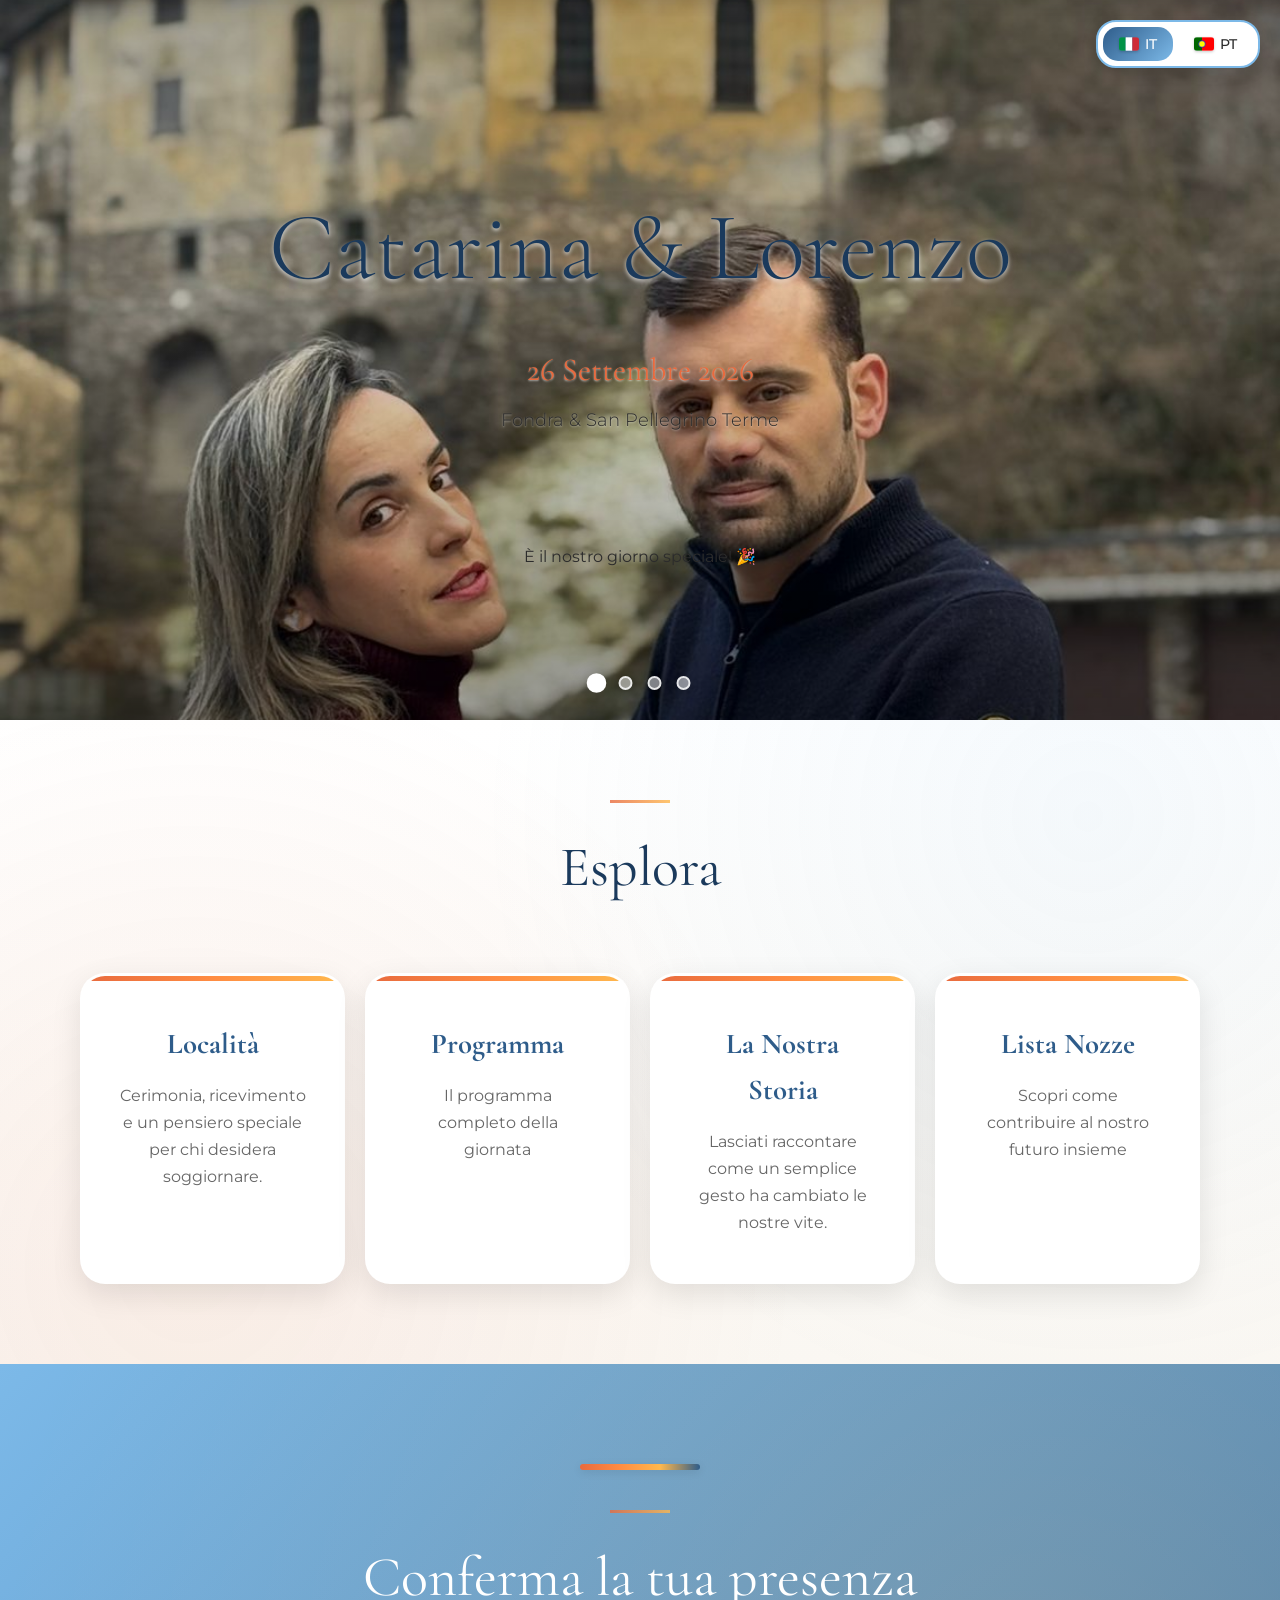
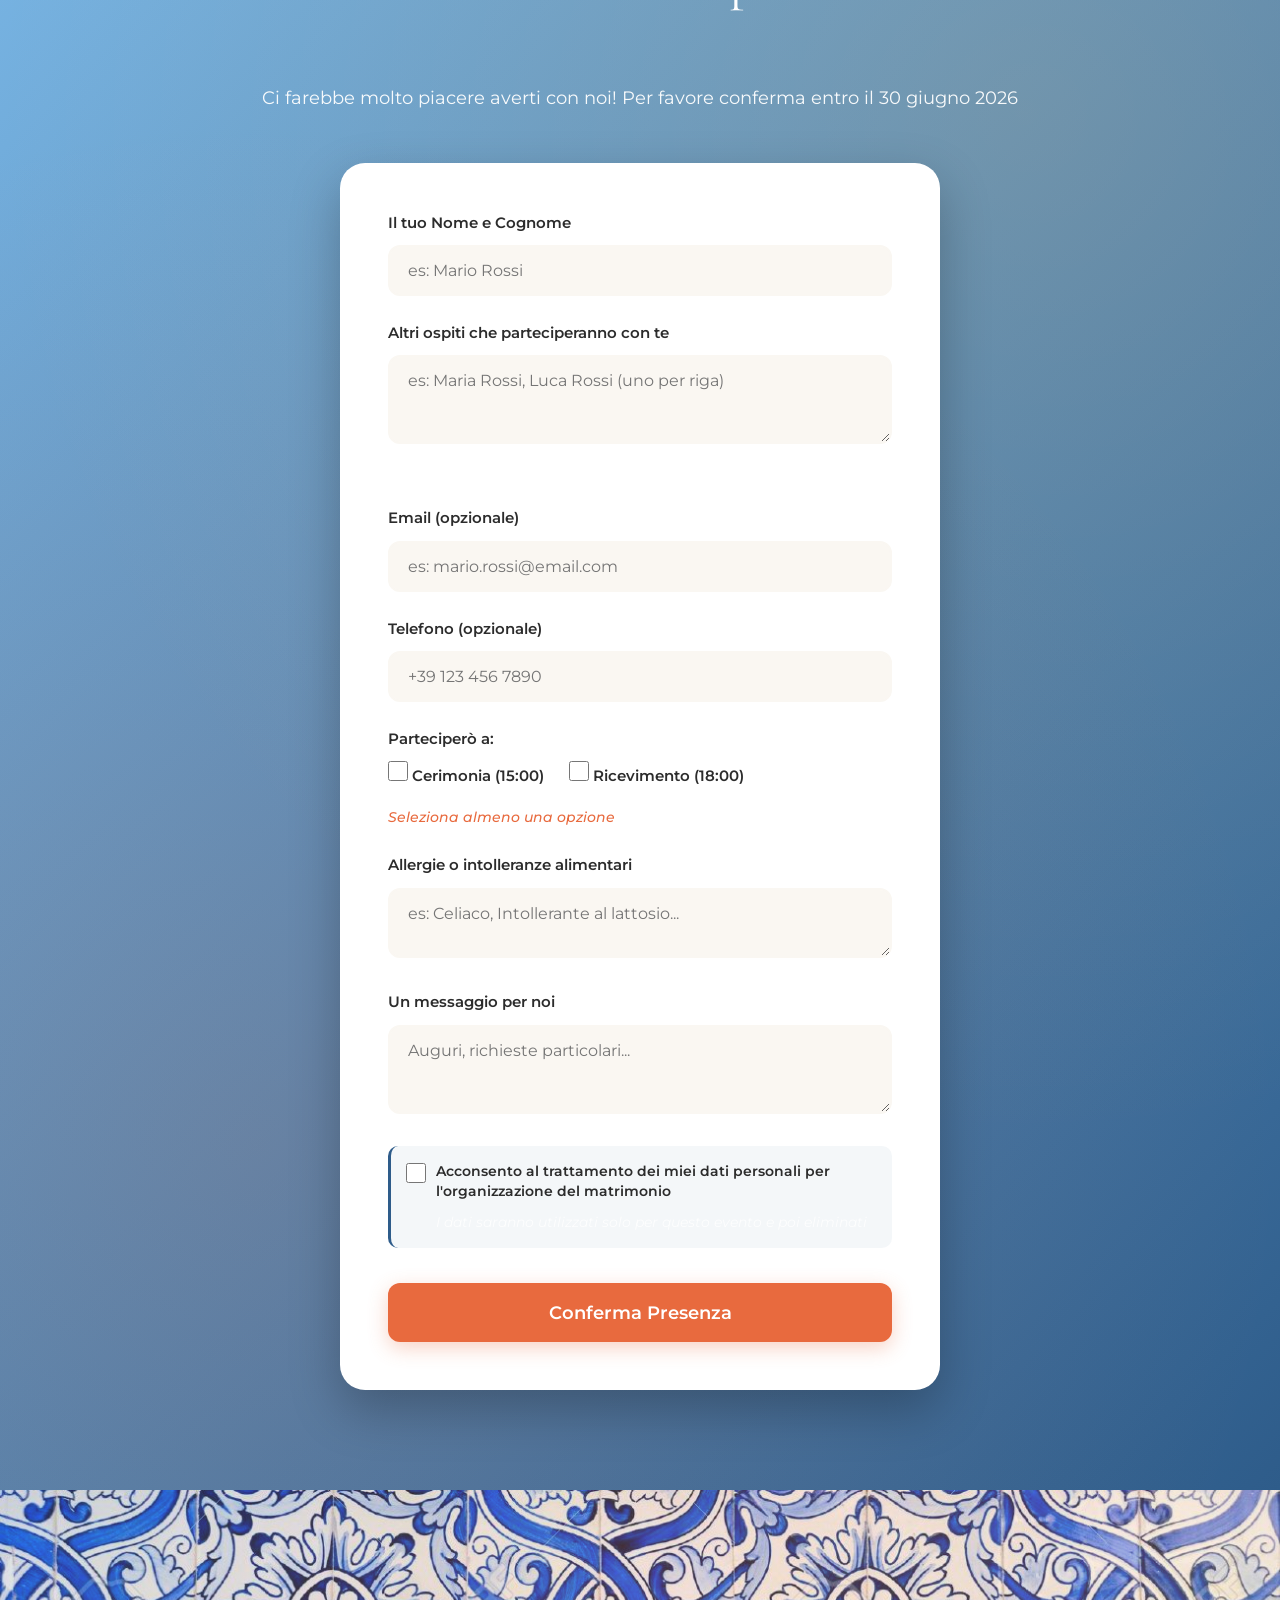
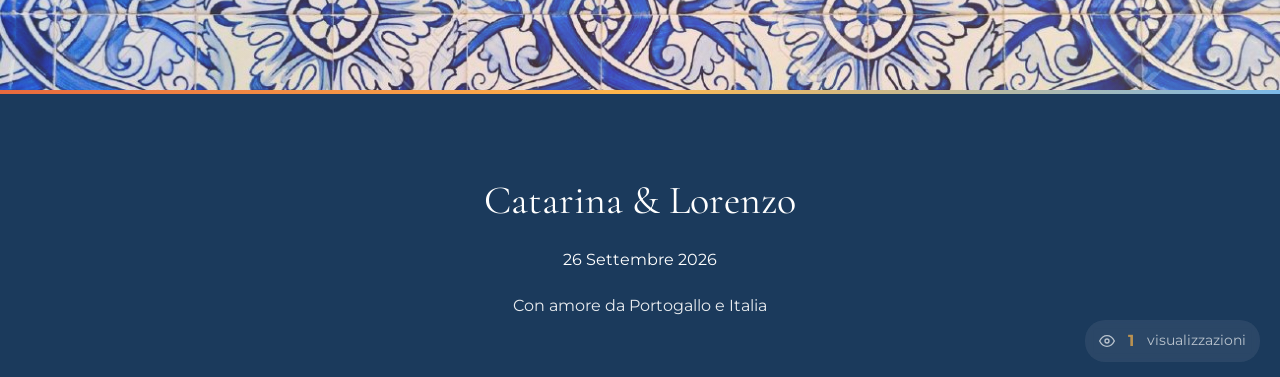
==== commit 57e1b8b6: "Fix definitivo carosello: ripristinata altezza hero, forzate dimensioni immagini e corretto errore s" ====
--- a/index.html
+++ b/index.html
@@ -127,7 +127,6 @@
                 </div>
                 <!-- Slide 4 -->
                 <div class="carousel-slide">
-                    <div class="slide-bg" style="background-image: url('immagini/home-carousel-4.jpg');"></div>
                     <img class="editable-image slide-content" src="immagini/home-carousel-4.jpg"
                         alt="Momento speciale 4" loading="lazy" data-image-id="hero-4">
                 </div>
--- a/style.css
+++ b/style.css
@@ -2251,7 +2251,13 @@
 .hero {
     position: relative;
     overflow: hidden;
-    background: none !important;
+    background: #000 !important;
+    /* Base nera nel caso le foto tardino */
+    min-height: 80vh;
+    /* Forza un'altezza minima se il contenuto è scarso */
+    display: flex;
+    align-items: center;
+    justify-content: center;
 }
 
 /* Carousel come background */
@@ -2304,16 +2310,43 @@
 
 /* 2. Immagine principale nitida */
 /* 2. Immagine principale nitida */
+/* --- CONFIGURAZIONE POSIZIONE FOTO CAROSELLO HOME --- */
+
+/* Regola Base (default) per tutte le foto del carosello */
 .hero-carousel-bg .carousel-slide img.slide-content {
-    position: relative;
+    position: absolute !important;
+    /* Forza posizione assoluta nel contenitore */
+    top: 0 !important;
+    left: 0 !important;
+    width: 100% !important;
+    height: 100% !important;
+    object-fit: cover !important;
+    /* Fondamentale per far funzionare object-position */
+    object-position: center 50%;
+    /* Centro default */
     z-index: 2;
-    height: 100%;
-    width: 100%;
-    object-fit: cover;
-    /* Riempie tutto, niente bordi */
-    object-position: center 30%;
-    /* Focus spostato leggermente in alto per i volti */
     box-shadow: none;
+    display: block !important;
+}
+
+/* FOTO 1 (La prima): 50% = CENTRO */
+.hero-carousel-bg .carousel-slide:nth-child(1) img.slide-content {
+    object-position: center 50% !important;
+}
+
+/* FOTO 2: 75% = Leggermente alzata (Vedi più in basso) */
+.hero-carousel-bg .carousel-slide:nth-child(2) img.slide-content {
+    object-position: center 75% !important;
+}
+
+/* FOTO 3 */
+.hero-carousel-bg .carousel-slide:nth-child(3) img.slide-content {
+    object-position: center 75% !important;
+}
+
+/* FOTO 4 */
+.hero-carousel-bg .carousel-slide:nth-child(4) img.slide-content {
+    object-position: center 75% !important;
 }
 
 /* Specific adjustment for mobile if needed */
@@ -2335,17 +2368,19 @@
     /* Rimuovi ombra se non vogliamo stacco */
 }
 
-position: absolute;
-top: 0;
-left: 0;
-width: 100%;
-height: 100%;
-background: linear-gradient(to bottom,
-    rgba(0, 0, 0, 0.3) 0%,
-    rgba(0, 0, 0, 0.1) 40%,
-    rgba(0, 0, 0, 0.4) 100%);
-z-index: 3;
-pointer-events: none;
+/* Overlay Sfumato */
+.carousel-overlay {
+    position: absolute;
+    top: 0;
+    left: 0;
+    width: 100%;
+    height: 100%;
+    background: linear-gradient(to bottom,
+            rgba(0, 0, 0, 0.3) 0%,
+            rgba(0, 0, 0, 0.1) 40%,
+            rgba(0, 0, 0, 0.4) 100%);
+    z-index: 3;
+    pointer-events: none;
 }
 
 /* Contenuto hero sopra */
@@ -4091,16 +4126,22 @@
 }
 
 .iban-code-simple {
-    background: #f8f9fa;
-    border: 1px dashed #cbd5e0;
-    padding: 15px;
+    background: transparent;
+    /* No background */
+    border: none;
+    /* No border */
+    padding: 10px;
     font-family: monospace;
-    font-size: 1.2rem;
-    color: var(--azul-content);
-    margin: 25px 0;
-    border-radius: 8px;
-    letter-spacing: 1px;
+    font-size: 1.5rem;
+    /* Larger text */
+    color: var(--azul-navy);
+    /* Darker color */
+    margin: 20px auto;
+    /* Center block */
+    letter-spacing: 2px;
     word-break: break-all;
+    display: table;
+    /* Or inline-block to center with margin auto if needed, or just let text-align center handle it */
 }
 
 .copy-btn-simple {
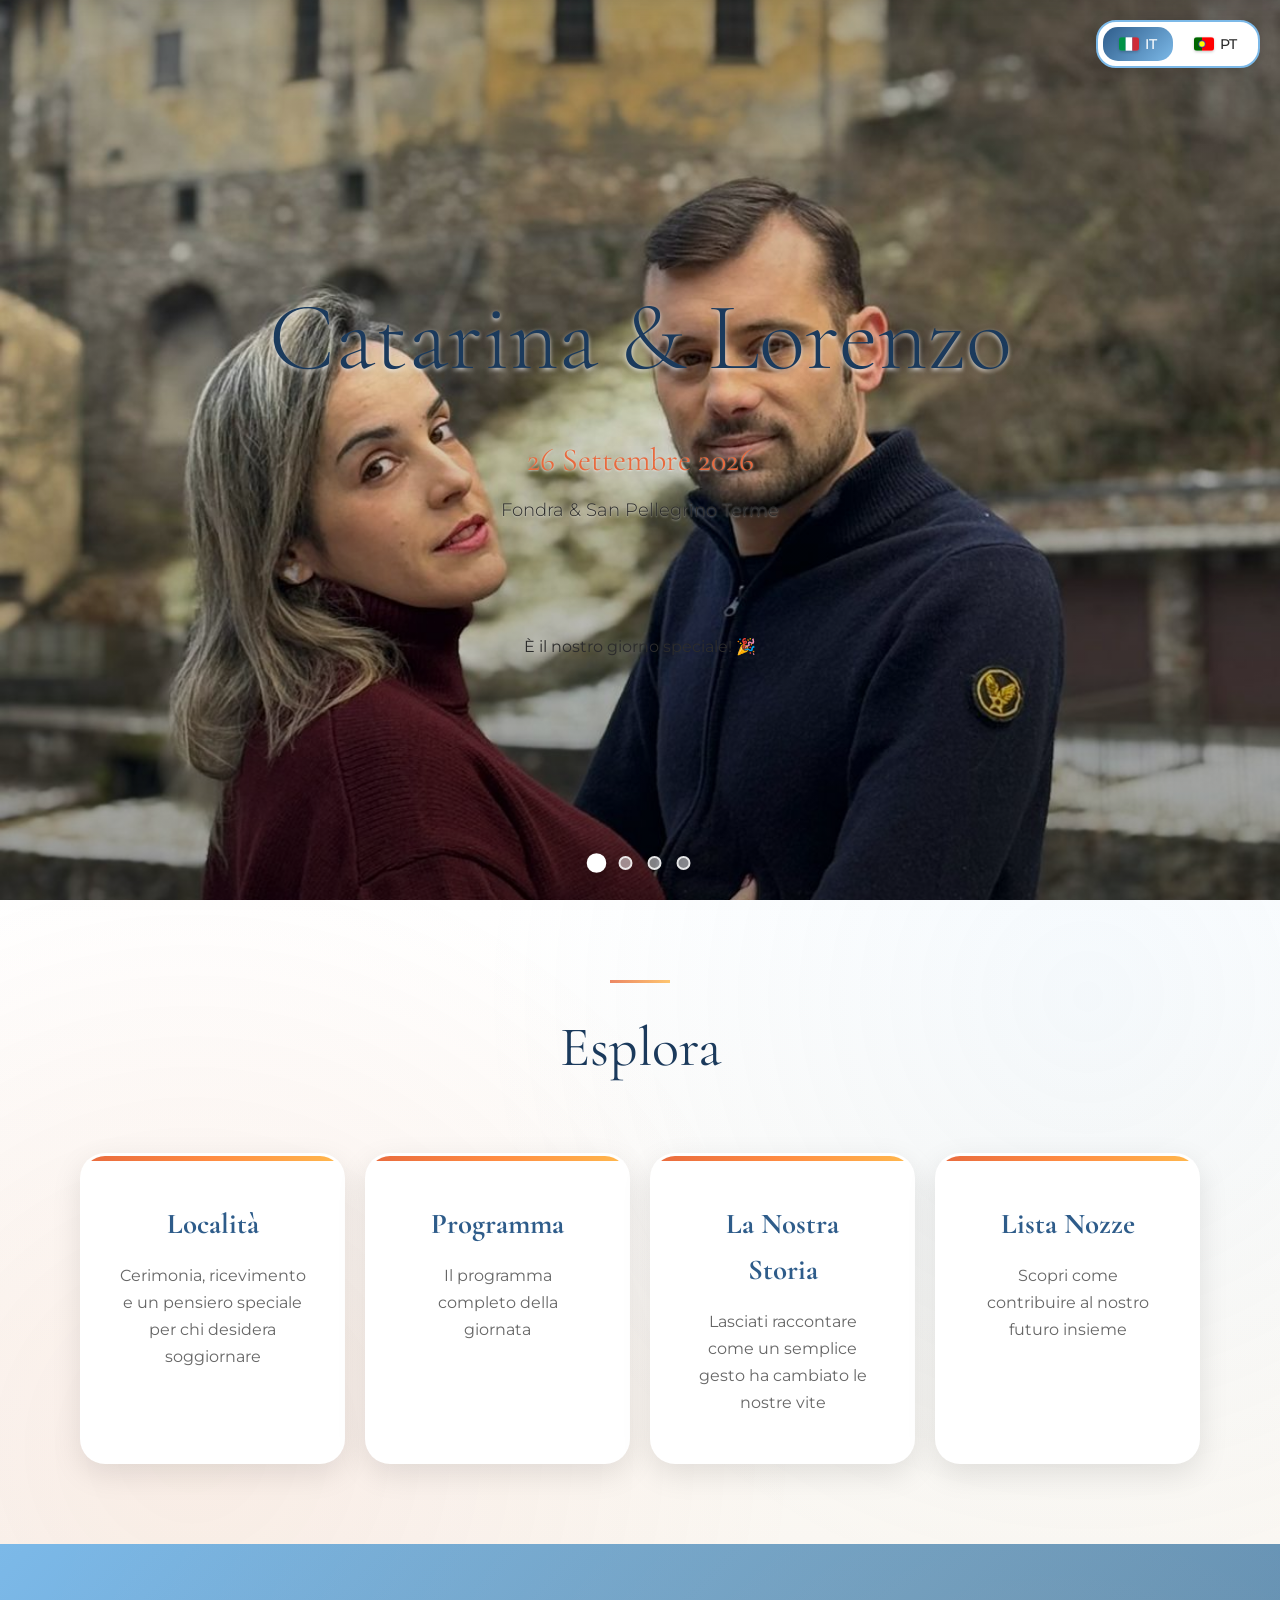
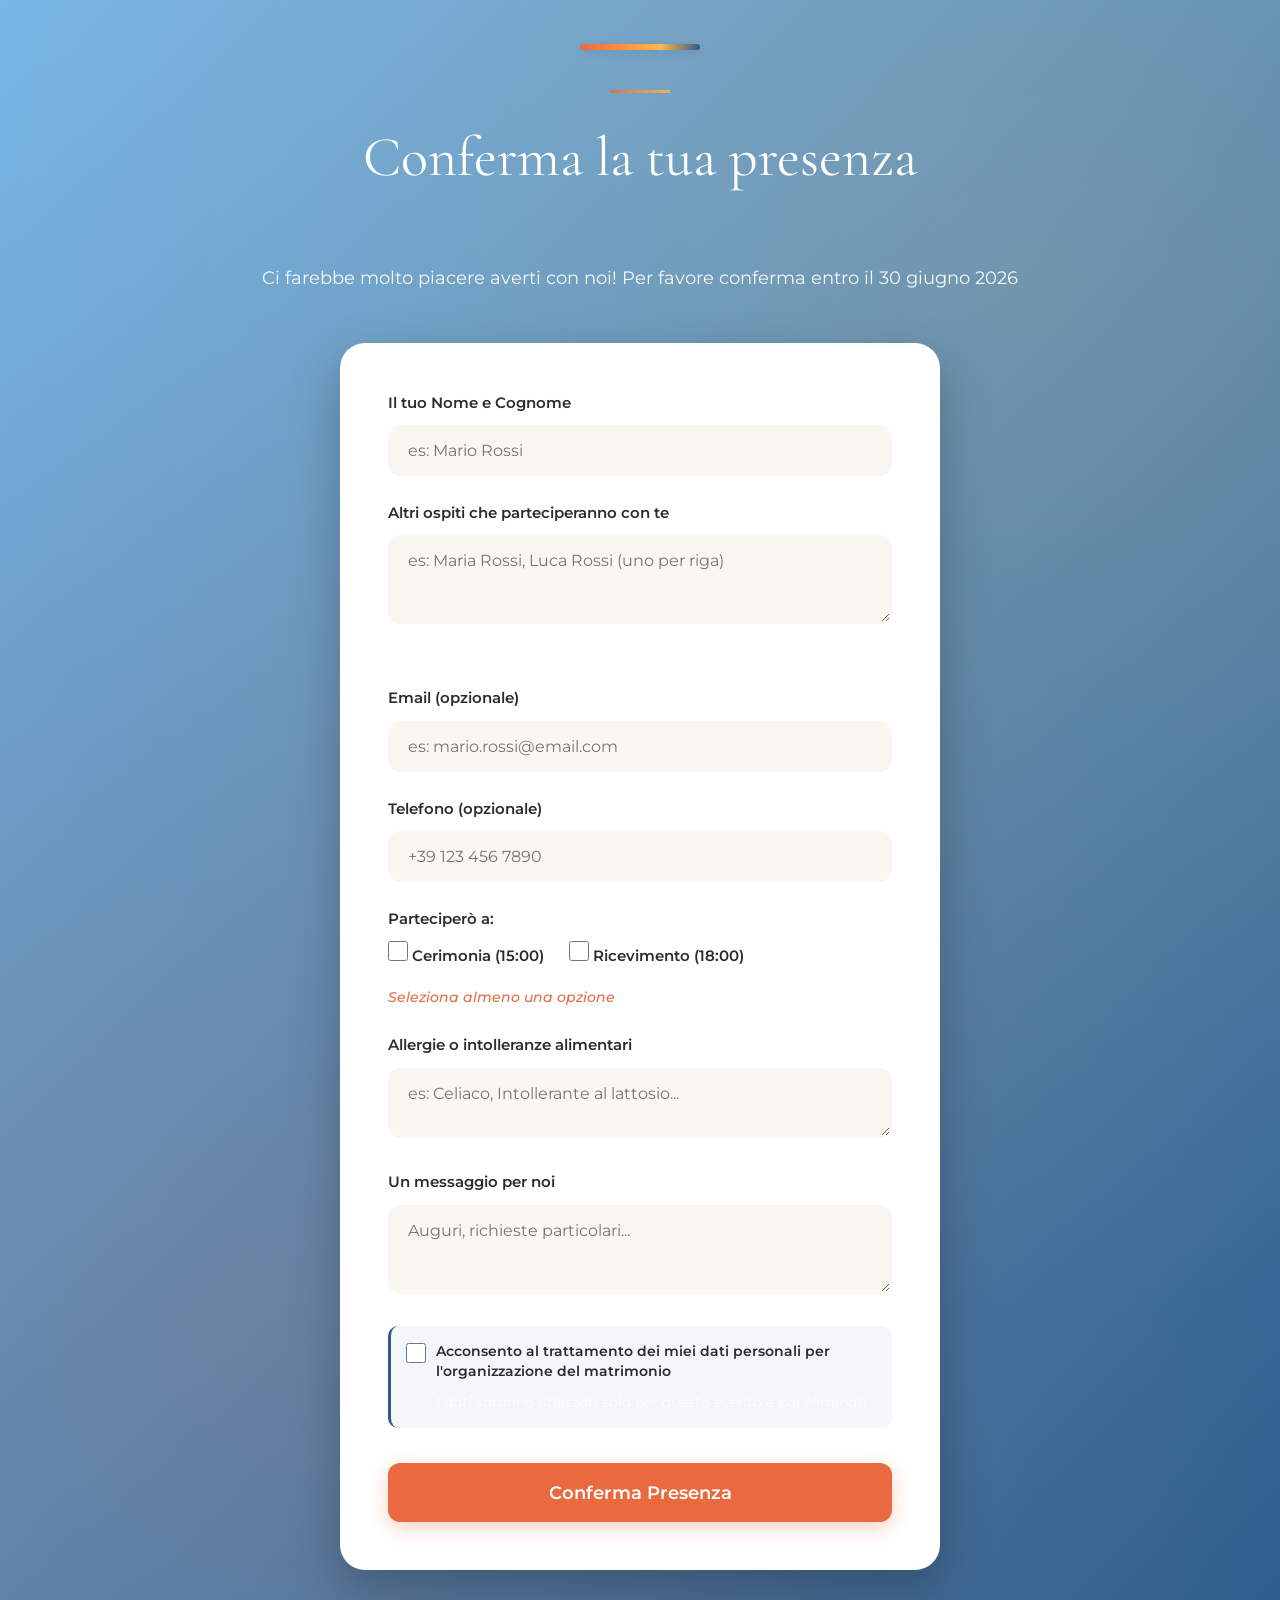
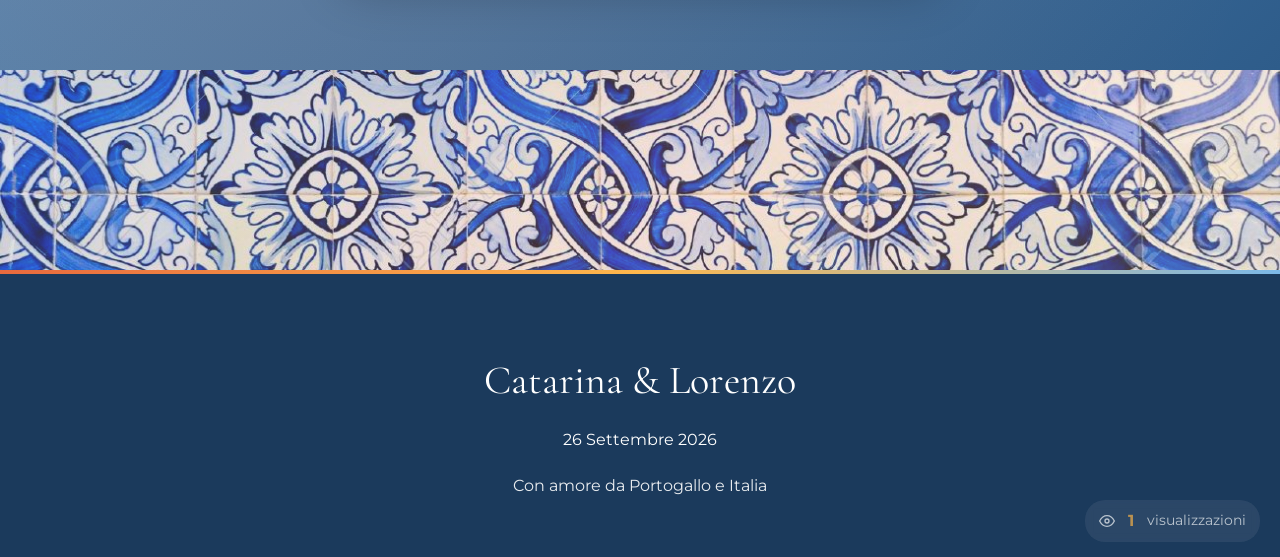
==== commit 0e43f778: "modifiche 19/02 foto carosello e punti in sezione esplora." ====
--- a/index.html
+++ b/index.html
@@ -179,8 +179,8 @@
                     <div class="link-icon-elegant"></div>
                     <h3 class="editable-text" data-style-editable data-it="Località" data-pt="Localidades">Località</h3>
                     <p class="editable-paragraph" data-style-editable
-                        data-it="Cerimonia, ricevimento e un pensiero speciale per chi desidera soggiornare."
-                        data-pt="Cerimónia, receção e um pensamento especial para quem deseja ficar.">Cerimonia,
+                        data-it="Cerimonia, ricevimento e un pensiero speciale per chi desidera soggiornare"
+                        data-pt="Cerimónia, receção e um pensamento especial para quem deseja ficar">Cerimonia,
                         ricevimento e un pensiero speciale per chi desidera soggiornare.</p>
                 </a>
                 <a href="programma.html" class="link-card">
@@ -194,8 +194,8 @@
                     <h3 class="editable-text" data-style-editable data-it="La Nostra Storia" data-pt="Nossa História">La
                         Nostra Storia</h3>
                     <p class="editable-paragraph" data-style-editable
-                        data-it="Lasciati raccontare come un semplice gesto ha cambiato le nostre vite."
-                        data-pt="Deixa-nos contar como um simples gesto mudou as nossas vidas.">Lasciati raccontare come
+                        data-it="Lasciati raccontare come un semplice gesto ha cambiato le nostre vite"
+                        data-pt="Deixa-nos contar como um simples gesto mudou as nossas vidas">Lasciati raccontare come
                         un semplice gesto ha cambiato le nostre vite.</p>
                 </a>
                 <a href="lista-nozze.html" class="link-card">
--- a/style.css
+++ b/style.css
@@ -2251,13 +2251,7 @@
 .hero {
     position: relative;
     overflow: hidden;
-    background: #000 !important;
-    /* Base nera nel caso le foto tardino */
-    min-height: 80vh;
-    /* Forza un'altezza minima se il contenuto è scarso */
-    display: flex;
-    align-items: center;
-    justify-content: center;
+    background: none !important;
 }
 
 /* Carousel come background */
@@ -2313,25 +2307,21 @@
 /* --- CONFIGURAZIONE POSIZIONE FOTO CAROSELLO HOME --- */
 
 /* Regola Base (default) per tutte le foto del carosello */
+/* Regola Base (default) per tutte le foto del carosello */
 .hero-carousel-bg .carousel-slide img.slide-content {
-    position: absolute !important;
-    /* Forza posizione assoluta nel contenitore */
-    top: 0 !important;
-    left: 0 !important;
-    width: 100% !important;
-    height: 100% !important;
-    object-fit: cover !important;
-    /* Fondamentale per far funzionare object-position */
+    position: relative;
+    z-index: 2;
+    height: 100%;
+    width: 100%;
+    object-fit: cover;
+    box-shadow: none;
     object-position: center 50%;
-    /* Centro default */
-    z-index: 2;
-    box-shadow: none;
-    display: block !important;
-}
-
-/* FOTO 1 (La prima): 50% = CENTRO */
+    /* Default 50% (centro) */
+}
+
+/* FOTO 1 (La prima): 60% = Alzata LEGGERMENTE (per liberare i volti dal countdown) */
 .hero-carousel-bg .carousel-slide:nth-child(1) img.slide-content {
-    object-position: center 50% !important;
+    object-position: center 60% !important;
 }
 
 /* FOTO 2: 75% = Leggermente alzata (Vedi più in basso) */
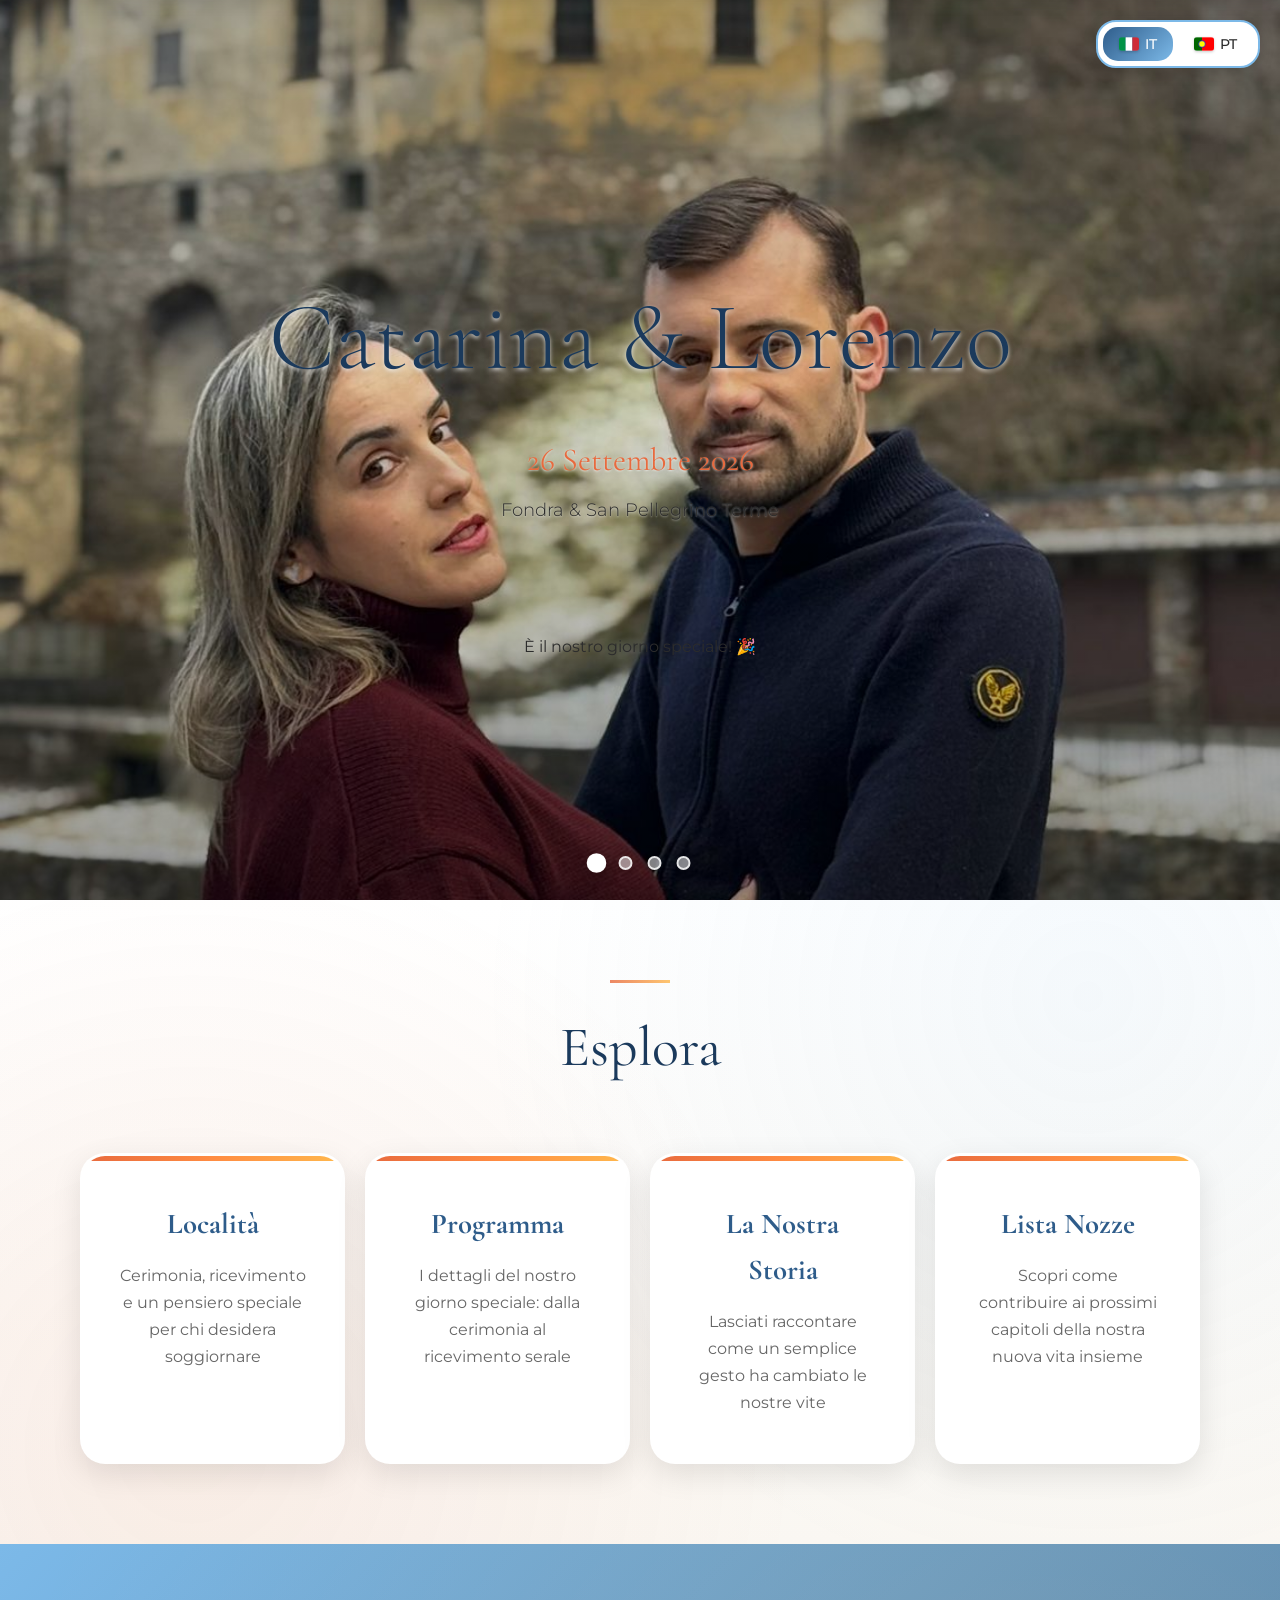
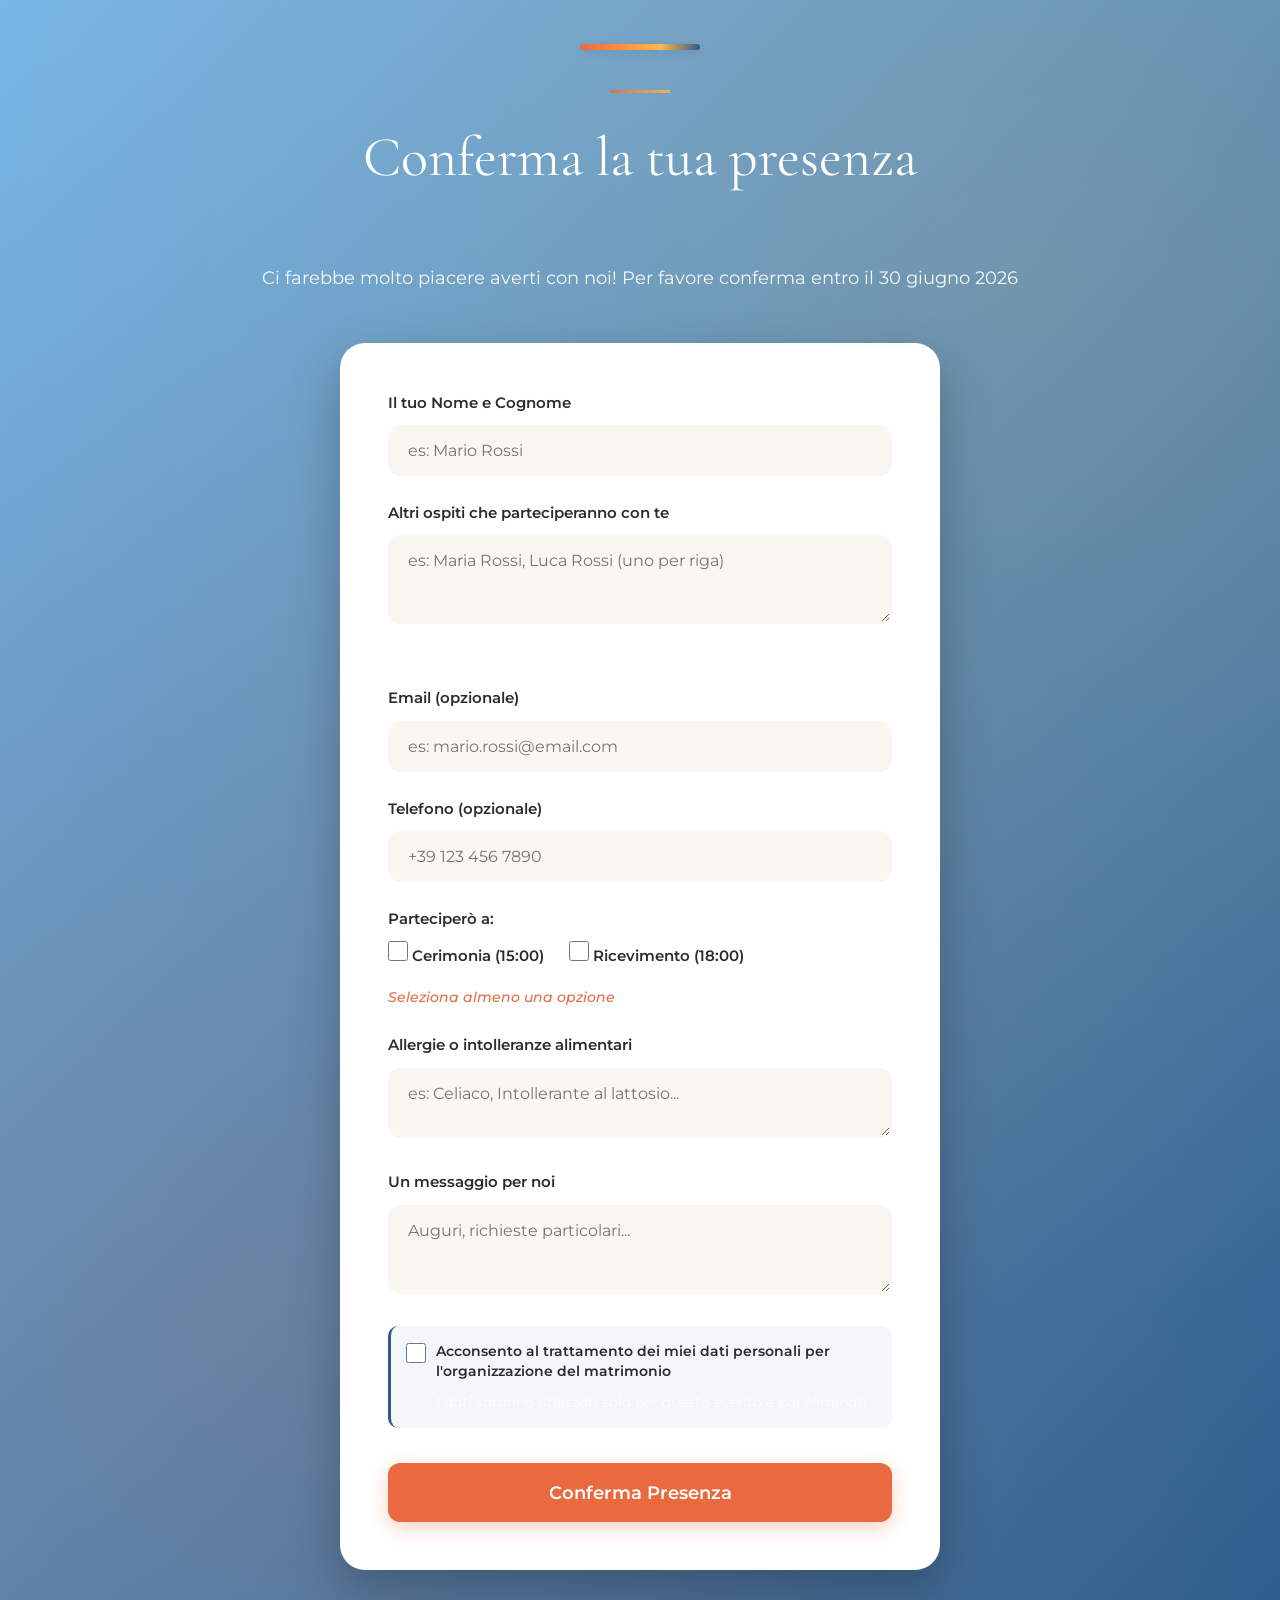
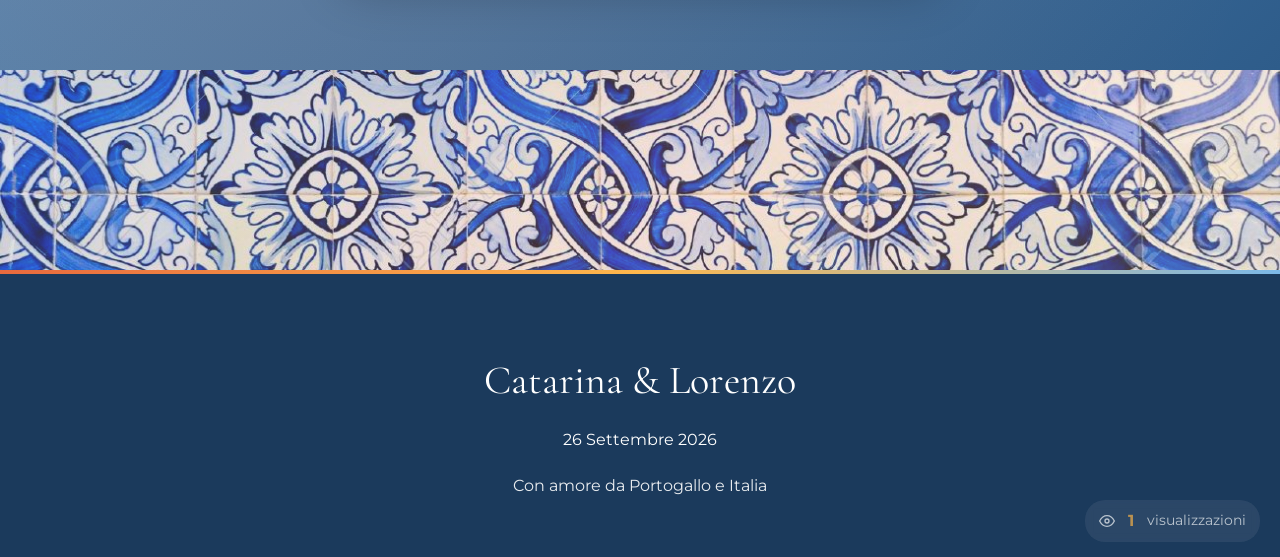
==== commit d9994312: "wow" ====
--- a/index.html
+++ b/index.html
@@ -186,8 +186,8 @@
                 <a href="programma.html" class="link-card">
                     <div class="link-icon-elegant"></div>
                     <h3 class="editable-text" data-style-editable data-it="Programma" data-pt="Programa">Programma</h3>
-                    <p class="editable-paragraph" data-style-editable data-it="Il programma completo della giornata"
-                        data-pt="O programa completo do dia">Il programma completo della giornata</p>
+                    <p class="editable-paragraph" data-style-editable data-it="I dettagli del nostro giorno speciale: dalla cerimonia al ricevimento serale"
+                        data-pt="Os detalhes do nosso dia especial: da cerimônia à recepção noturna.">I dettagli del nostro giorno speciale: dalla cerimonia al ricevimento serale</p>
                 </a>
                 <a href="storia.html" class="link-card">
                     <div class="link-icon-elegant"></div>
@@ -203,8 +203,8 @@
                     <h3 class="editable-text" data-style-editable data-it="Lista Nozze" data-pt="Lista de Presentes">
                         Lista Nozze</h3>
                     <p class="editable-paragraph" data-style-editable
-                        data-it="Scopri come contribuire al nostro futuro insieme"
-                        data-pt="Descobre como contribuir para o nosso futuro juntos">Scopri come contribuire al nostro
+                        data-it="Scopri come contribuire ai prossimi capitoli della nostra nuova vita insieme"
+                        data-pt="Descubra como você pode contribuir para os próximos capítulos da nossa nova vida juntos.">Scopri come contribuire ai prossimi capitoli della nostra nuova vita insieme
                         futuro insieme</p>
                 </a>
             </div>
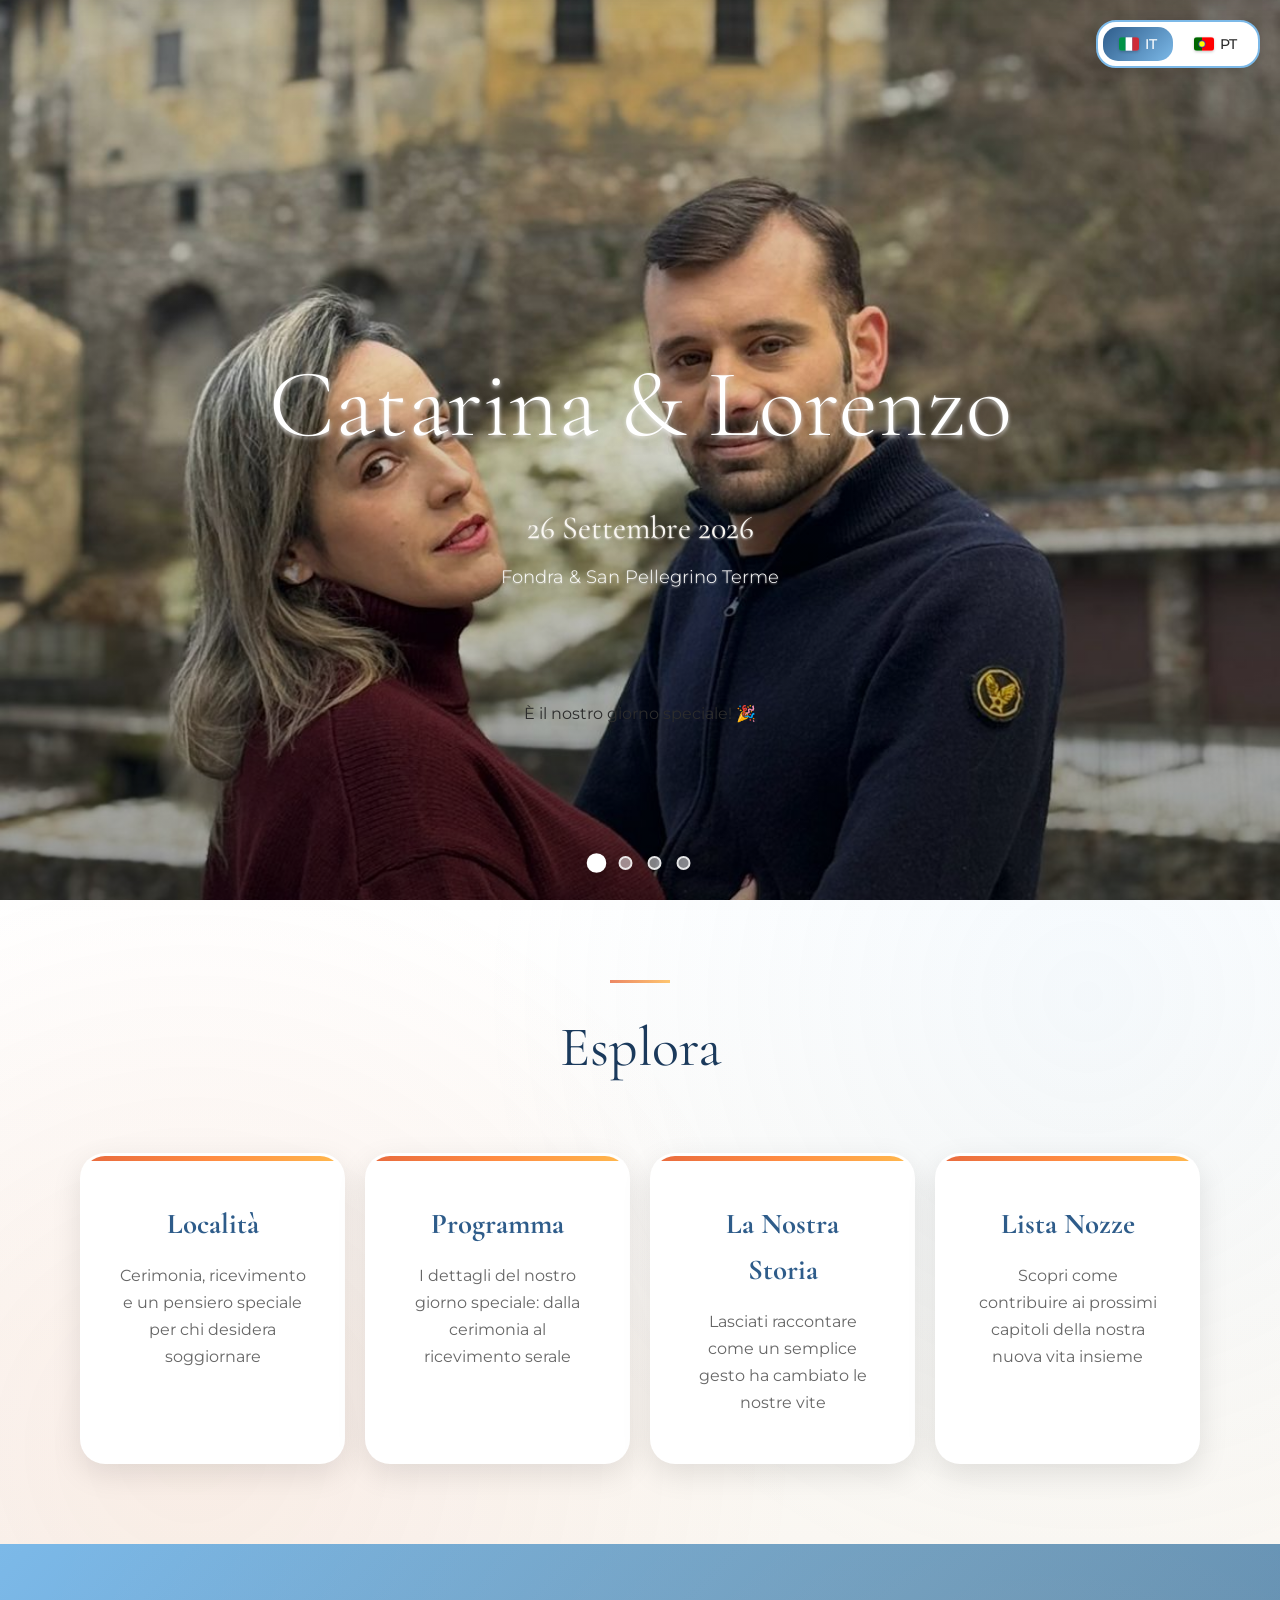
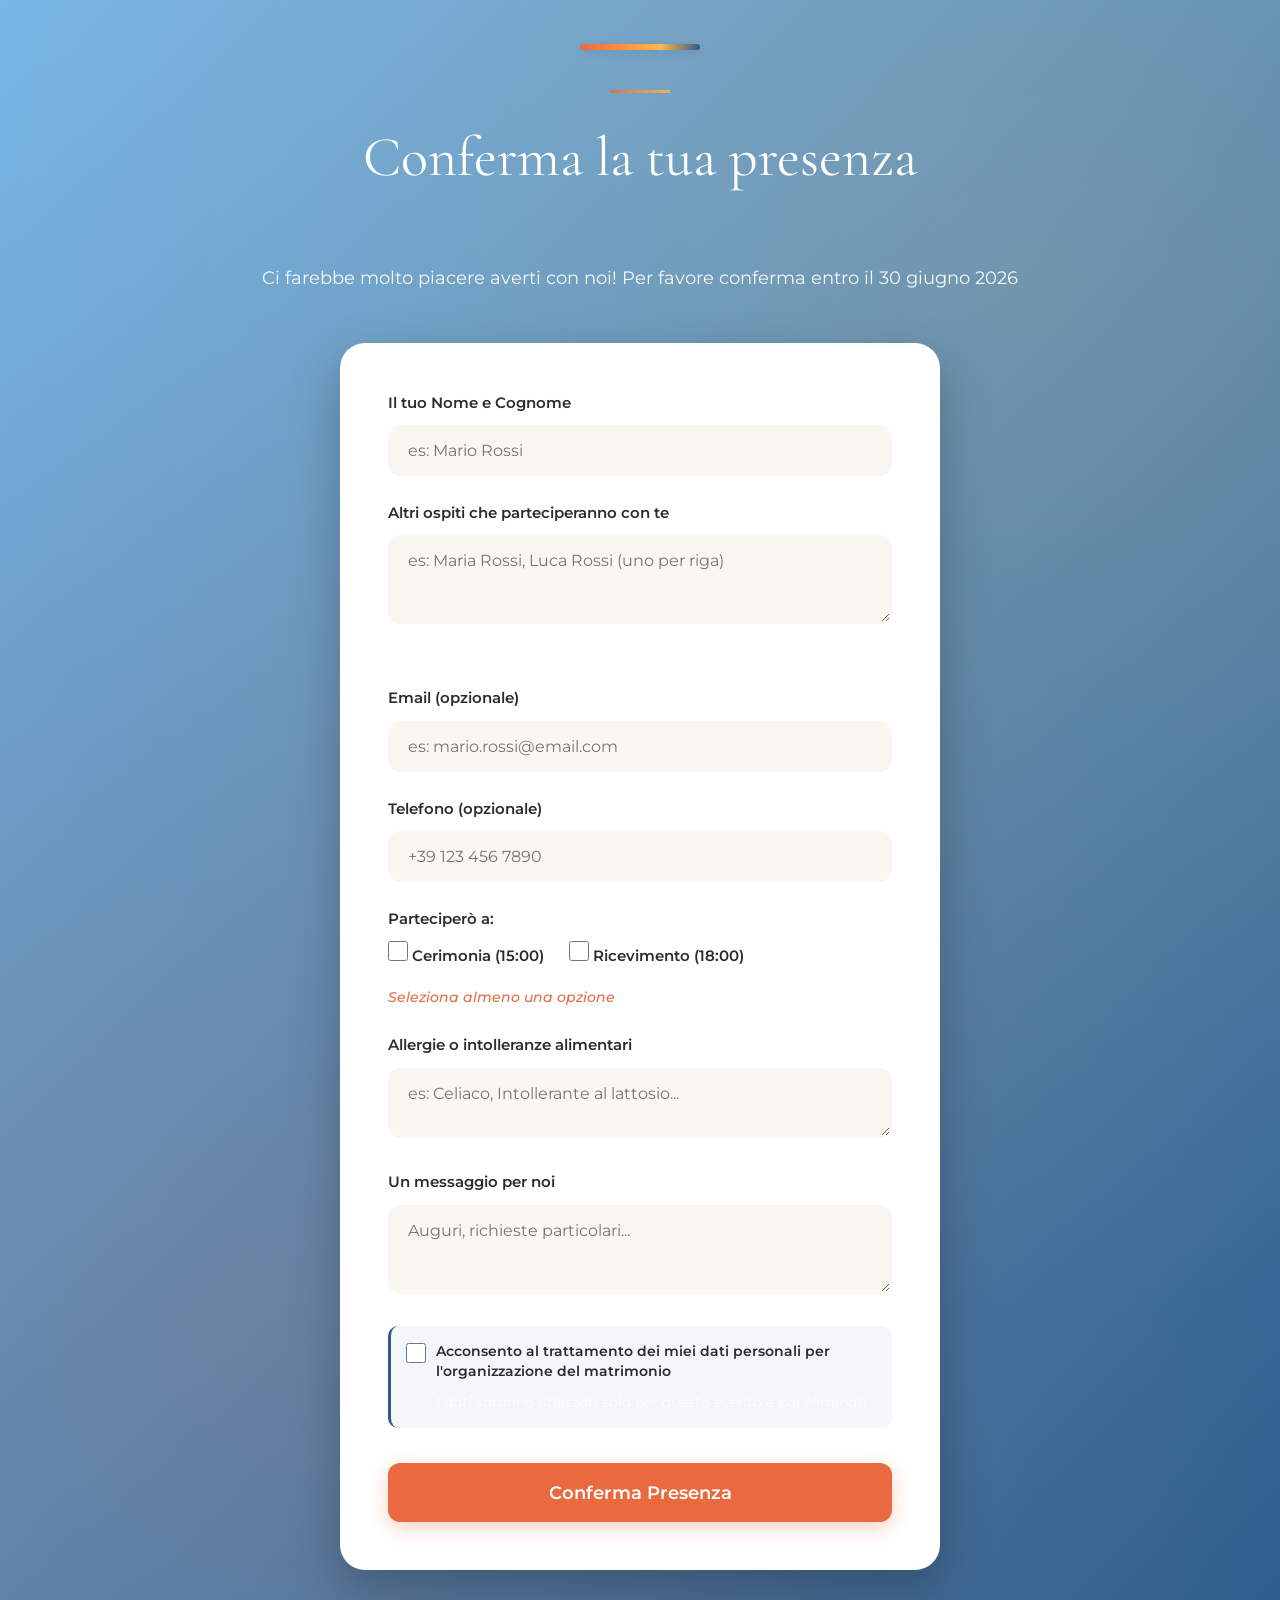
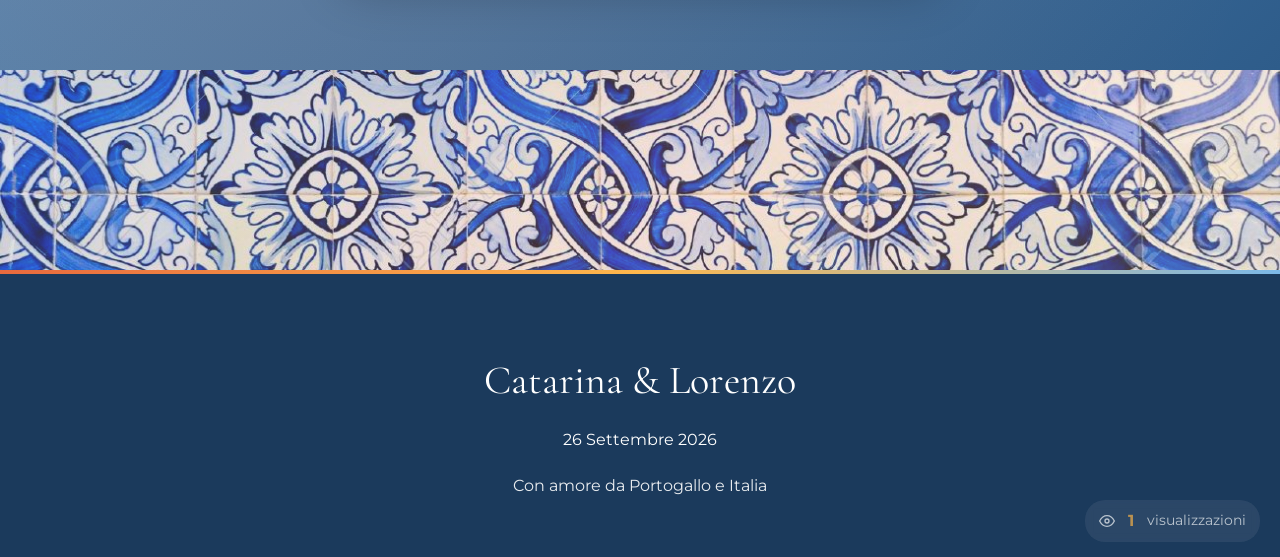
==== commit f5b7d8a4: "wow" ====
--- a/index.html
+++ b/index.html
@@ -53,12 +53,7 @@
 
     <!-- Navigation -->
     <nav id="navbar" class="visible">
-        <div class="navbar-admin-section">
-            <button id="admin-mode-btn" class="admin-mode-button" data-it="Admin Mode" data-pt="Modo Admin">Admin
-                Mode</button>
-            <button id="admin-help-btn" class="admin-help-button" aria-label="Admin mode help">?</button>
-        </div>
-        <ul>
+<ul>
             <li><a href="index.html" class="active" data-it="Home" data-pt="Início">Home</a></li>
             <li><a href="localita.html" data-it="Località" data-pt="Localidades">Località</a></li>
             <li><a href="programma.html" data-it="Programma" data-pt="Programa">Programma</a></li>
@@ -66,69 +61,31 @@
             <li><a href="lista-nozze.html" data-it="Lista Nozze" data-pt="Lista de Presentes">Lista Nozze</a></li>
         </ul>
     </nav>
-
-    <!-- Admin Help Popup -->
-    <div id="admin-help-popup" class="admin-help-popup hidden">
-        <div class="admin-help-content">
-            <button class="admin-help-close" aria-label="Chiudi">&times;</button>
-            <h3 data-it="Modalità Admin" data-pt="Modo Admin">Modalità Admin</h3>
-            <div class="admin-help-section">
-                <h4 data-it="Come Attivare" data-pt="Como Ativar">Come Attivare</h4>
-                <ul>
-                    <li data-it="Clicca il pulsante &quot;Admin Mode&quot;"
-                        data-pt="Clica no botão &quot;Modo Admin&quot;">Clicca il pulsante "Admin Mode"</li>
-                    <li data-it="Oppure premi Ctrl + Alt + A" data-pt="Ou prime Ctrl + Alt + A">Oppure premi
-                        <kbd>Ctrl</kbd> + <kbd>Alt</kbd> + <kbd>A</kbd>
-                    </li>
-                </ul>
-            </div>
-            <div class="admin-help-section">
-                <h4 data-it="Cosa Puoi Fare" data-pt="O Que Podes Fazer">Cosa Puoi Fare</h4>
-                <ul>
-                    <li data-it="✏️ Modificare testi con editor ricco" data-pt="✏️ Editar textos com editor rico">✏️
-                        Modificare testi con editor ricco</li>
-                    <li data-it="🎨 Cambiare stili (font, colori, dimensioni)"
-                        data-pt="🎨 Mudar estilos (fontes, cores, tamanhos)">🎨 Cambiare stili (font, colori,
-                        dimensioni)</li>
-                    <li data-it="🖼️ Caricare e modificare immagini" data-pt="🖼️ Carregar e editar imagens">🖼️
-                        Caricare e modificare immagini</li>
-                    <li data-it="🎠 Gestire carousel e gallerie" data-pt="🎠 Gerir carrosséis e galerias">🎠 Gestire
-                        carousel e gallerie</li>
-                    <li data-it="📅 Modificare la timeline del programma" data-pt="📅 Editar a timeline do programa">📅
-                        Modificare la timeline del programma</li>
-                </ul>
-            </div>
-            <p class="admin-help-note" data-it="Tasto destro sugli elementi per il menu di modifica"
-                data-pt="Clique direito nos elementos para o menu de edição">Tasto destro sugli elementi per il menu di
-                modifica</p>
-        </div>
-    </div>
-
-    <!-- Hero Section con Carousel Background -->
+<!-- Hero Section con Carousel Background -->
     <section class="hero" aria-label="Hero section with wedding photos carousel">
         <!-- Carousel Background -->
-        <div class="hero-carousel-bg editable-carousel" data-carousel-editable data-carousel-id="hero" role="region"
+        <div class="hero-carousel-bg" role="region"
             aria-label="Wedding photos background carousel">
             <div class="carousel-track" id="carouselTrack">
                 <!-- Slide 1 -->
                 <div class="carousel-slide">
-                    <img class="editable-image slide-content" src="immagini/home-carousel-1.jpg"
-                        alt="Momento speciale 1" loading="lazy" data-image-id="hero-1">
+                    <img class="slide-content" src="immagini/home-carousel-1.jpg"
+                        alt="Momento speciale 1" loading="lazy">
                 </div>
                 <!-- Slide 2 -->
                 <div class="carousel-slide">
-                    <img class="editable-image slide-content" src="immagini/home-carousel-2.jpg"
-                        alt="Momento speciale 2" loading="lazy" data-image-id="hero-2">
+                    <img class="slide-content" src="immagini/home-carousel-2.jpg"
+                        alt="Momento speciale 2" loading="lazy">
                 </div>
                 <!-- Slide 3 -->
                 <div class="carousel-slide">
-                    <img class="editable-image slide-content" src="immagini/home-carousel-3.jpg"
-                        alt="Momento speciale 3" loading="lazy" data-image-id="hero-3">
+                    <img class="slide-content" src="immagini/home-carousel-3.jpg"
+                        alt="Momento speciale 3" loading="lazy">
                 </div>
                 <!-- Slide 4 -->
                 <div class="carousel-slide">
-                    <img class="editable-image slide-content" src="immagini/home-carousel-4.jpg"
-                        alt="Momento speciale 4" loading="lazy" data-image-id="hero-4">
+                    <img class="slide-content" src="immagini/home-carousel-4.jpg?v=2"
+                        alt="Momento speciale 4" loading="lazy">
                 </div>
             </div>
             <!-- Overlay sfumato -->
@@ -137,30 +94,30 @@
 
         <!-- Contenuto Hero SOPRA -->
         <div class="hero-content">
-            <h1 class="names editable-text" data-style-editable>Catarina & Lorenzo</h1>
-            <p class="date editable-paragraph" data-style-editable>26 Settembre 2026</p>
-            <p class="location editable-paragraph" data-style-editable data-it="Fondra & San Pellegrino Terme"
+            <h1 class="names">Catarina & Lorenzo</h1>
+            <p class="date">26 Settembre 2026</p>
+            <p class="location" data-it="Fondra & San Pellegrino Terme"
                 data-pt="Fondra & San Pellegrino Terme">Fondra & San Pellegrino Terme</p>
 
             <!-- Countdown -->
-            <div class="countdown editable-countdown" data-countdown-editable data-style-editable>
-                <div class="countdown-item" data-style-editable>
-                    <span id="days" class="countdown-number" data-style-editable>0</span>
-                    <p class="countdown-label editable-text" data-it="Giorni" data-pt="Dias" data-style-editable>Giorni
+            <div class="countdown editable-countdown" data-countdown-editable>
+                <div class="countdown-item">
+                    <span id="days" class="countdown-number">0</span>
+                    <p class="countdown-label" data-it="Giorni" data-pt="Dias">Giorni
                     </p>
                 </div>
-                <div class="countdown-item" data-style-editable>
-                    <span id="hours" class="countdown-number" data-style-editable>0</span>
-                    <p class="countdown-label editable-text" data-it="Ore" data-pt="Horas" data-style-editable>Ore</p>
-                </div>
-                <div class="countdown-item" data-style-editable>
-                    <span id="minutes" class="countdown-number" data-style-editable>0</span>
-                    <p class="countdown-label editable-text" data-it="Minuti" data-pt="Minutos" data-style-editable>
+                <div class="countdown-item">
+                    <span id="hours" class="countdown-number">0</span>
+                    <p class="countdown-label" data-it="Ore" data-pt="Horas">Ore</p>
+                </div>
+                <div class="countdown-item">
+                    <span id="minutes" class="countdown-number">0</span>
+                    <p class="countdown-label" data-it="Minuti" data-pt="Minutos">
                         Minuti</p>
                 </div>
-                <div class="countdown-item" data-style-editable>
-                    <span id="seconds" class="countdown-number" data-style-editable>0</span>
-                    <p class="countdown-label editable-text" data-it="Secondi" data-pt="Segundos" data-style-editable>
+                <div class="countdown-item">
+                    <span id="seconds" class="countdown-number">0</span>
+                    <p class="countdown-label" data-it="Secondi" data-pt="Segundos">
                         Secondi</p>
                 </div>
             </div>
@@ -173,36 +130,36 @@
     <!-- Quick Links -->
     <section class="quick-links">
         <div class="container">
-            <h2 class="editable-text" data-style-editable data-it="Esplora" data-pt="Explorar">Esplora</h2>
+            <h2 data-it="Esplora" data-pt="Explorar">Esplora</h2>
             <div class="links-grid">
                 <a href="localita.html" class="link-card">
                     <div class="link-icon-elegant"></div>
-                    <h3 class="editable-text" data-style-editable data-it="Località" data-pt="Localidades">Località</h3>
-                    <p class="editable-paragraph" data-style-editable
+                    <h3 data-it="Località" data-pt="Localidades">Località</h3>
+                    <p
                         data-it="Cerimonia, ricevimento e un pensiero speciale per chi desidera soggiornare"
                         data-pt="Cerimónia, receção e um pensamento especial para quem deseja ficar">Cerimonia,
                         ricevimento e un pensiero speciale per chi desidera soggiornare.</p>
                 </a>
                 <a href="programma.html" class="link-card">
                     <div class="link-icon-elegant"></div>
-                    <h3 class="editable-text" data-style-editable data-it="Programma" data-pt="Programa">Programma</h3>
-                    <p class="editable-paragraph" data-style-editable data-it="I dettagli del nostro giorno speciale: dalla cerimonia al ricevimento serale"
+                    <h3 data-it="Programma" data-pt="Programa">Programma</h3>
+                    <p data-it="I dettagli del nostro giorno speciale: dalla cerimonia al ricevimento serale"
                         data-pt="Os detalhes do nosso dia especial: da cerimônia à recepção noturna.">I dettagli del nostro giorno speciale: dalla cerimonia al ricevimento serale</p>
                 </a>
                 <a href="storia.html" class="link-card">
                     <div class="link-icon-elegant"></div>
-                    <h3 class="editable-text" data-style-editable data-it="La Nostra Storia" data-pt="Nossa História">La
+                    <h3 data-it="La Nostra Storia" data-pt="Nossa História">La
                         Nostra Storia</h3>
-                    <p class="editable-paragraph" data-style-editable
+                    <p
                         data-it="Lasciati raccontare come un semplice gesto ha cambiato le nostre vite"
                         data-pt="Deixa-nos contar como um simples gesto mudou as nossas vidas">Lasciati raccontare come
                         un semplice gesto ha cambiato le nostre vite.</p>
                 </a>
                 <a href="lista-nozze.html" class="link-card">
                     <div class="link-icon-elegant"></div>
-                    <h3 class="editable-text" data-style-editable data-it="Lista Nozze" data-pt="Lista de Presentes">
+                    <h3 data-it="Lista Nozze" data-pt="Lista de Presentes">
                         Lista Nozze</h3>
-                    <p class="editable-paragraph" data-style-editable
+                    <p
                         data-it="Scopri come contribuire ai prossimi capitoli della nostra nuova vita insieme"
                         data-pt="Descubra como você pode contribuir para os próximos capítulos da nossa nova vida juntos.">Scopri come contribuire ai prossimi capitoli della nostra nuova vita insieme
                         futuro insieme</p>
@@ -215,9 +172,9 @@
     <section class="rsvp">
         <div class="container">
             <div class="azulejo-divider"></div>
-            <h2 class="editable-text" data-style-editable data-it="Conferma la tua presenza"
+            <h2 data-it="Conferma la tua presenza"
                 data-pt="Confirma a tua presença">Conferma la tua presenza</h2>
-            <p class="rsvp-subtitle editable-paragraph" data-style-editable
+            <p class="rsvp-subtitle"
                 data-it="Ci farebbe molto piacere averti con noi! Per favore conferma entro il 30 giugno 2026"
                 data-pt="Ficamos muito felizes em ter-te connosco! Por favor confirma até 30 de junho de 2026">
                 Ci farebbe molto piacere averti con noi! Per favore conferma entro il 30 giugno 2026
@@ -326,16 +283,16 @@
 
     <!-- Decorazione Azulejos -->
     <div class="azulejos-decoration">
-        <img class="editable-image" data-image-id="index-azulejos" src="foto-piastrelle-azulejos.jpg"
+        <img src="foto-piastrelle-azulejos.jpg"
             alt="Piastrelle Azulejos Portoghesi Tradizionali" loading="lazy">
     </div>
 
     <!-- Footer -->
-    <footer class="editable-footer" data-style-editable data-footer-editable>
-        <p class="editable-paragraph" data-style-editable>Catarina & Lorenzo</p>
-        <p class="editable-paragraph" data-style-editable>26 Settembre 2026</p>
-        <p class="footer-note editable-paragraph" data-it="Con amore da Portogallo e Italia"
-            data-pt="Com amor de Portugal e Itália" data-style-editable>Con amore da Portogallo e Italia</p>
+    <footer>
+        <p>Catarina & Lorenzo</p>
+        <p>26 Settembre 2026</p>
+        <p class="footer-note" data-it="Con amore da Portogallo e Italia"
+            data-pt="Com amor de Portugal e Itália">Con amore da Portogallo e Italia</p>
 
         <!-- View Counter -->
         <div class="view-counter">
@@ -349,7 +306,6 @@
     </footer>
 
     <script src="script.js"></script>
-    <script src="admin-advanced.js"></script>
 </body>
 
 </html>
--- a/style.css
+++ b/style.css
@@ -1,4 +1,4 @@
-:root {
+﻿:root {
     /* Colori dal mood board - più vivaci */
     --azul-primary: #2E5C8A;
     --azul-light: #7CB9E8;
@@ -165,190 +165,7 @@
     transform: translateY(-2px);
 }
 
-/* Navbar Admin Section */
-.navbar-admin-section {
-    position: absolute;
-    left: 20px;
-    top: 50%;
-    transform: translateY(-50%);
-    display: flex;
-    align-items: center;
-    gap: 8px;
-}
-
-.admin-mode-button {
-    background: transparent;
-    border: 1.5px solid var(--azul-primary);
-    color: var(--azul-primary);
-    padding: 6px 12px;
-    border-radius: 15px;
-    font-size: 11px;
-    font-weight: 500;
-    cursor: pointer;
-    transition: all 0.3s ease;
-    font-family: var(--font-sans);
-}
-
-.admin-mode-button:hover {
-    background: var(--azul-primary);
-    color: white;
-}
-
-.admin-mode-button.active {
-    background: var(--terracotta);
-    border-color: var(--terracotta);
-    color: white;
-}
-
-.admin-help-button {
-    width: 20px;
-    height: 20px;
-    border-radius: 50%;
-    border: 1px solid rgba(46, 92, 138, 0.4);
-    background: rgba(46, 92, 138, 0.08);
-    color: var(--azul-primary);
-    font-size: 11px;
-    font-weight: 600;
-    cursor: pointer;
-    transition: all 0.3s ease;
-    display: flex;
-    align-items: center;
-    justify-content: center;
-    opacity: 0.6;
-}
-
-.admin-help-button:hover {
-    opacity: 1;
-    background: rgba(46, 92, 138, 0.15);
-    border-color: var(--azul-primary);
-}
-
-/* Admin Help Popup */
-.admin-help-popup {
-    position: fixed;
-    top: 0;
-    left: 0;
-    width: 100%;
-    height: 100%;
-    background: rgba(0, 0, 0, 0.5);
-    z-index: 10000;
-    display: flex;
-    align-items: center;
-    justify-content: center;
-    padding: 20px;
-}
-
-.admin-help-popup.hidden {
-    display: none;
-}
-
-.admin-help-content {
-    background: white;
-    border-radius: 20px;
-    padding: 30px;
-    max-width: 400px;
-    width: 100%;
-    position: relative;
-    box-shadow: 0 20px 60px rgba(0, 0, 0, 0.3);
-}
-
-.admin-help-close {
-    position: absolute;
-    top: 15px;
-    right: 15px;
-    background: none;
-    border: none;
-    font-size: 24px;
-    cursor: pointer;
-    color: #999;
-    line-height: 1;
-    padding: 5px;
-    transition: color 0.2s;
-}
-
-.admin-help-close:hover {
-    color: var(--terracotta);
-}
-
-.admin-help-content h3 {
-    font-family: var(--font-serif);
-    color: var(--azul-primary);
-    margin-bottom: 20px;
-    font-size: 1.5rem;
-}
-
-.admin-help-section {
-    margin-bottom: 20px;
-}
-
-.admin-help-section h4 {
-    font-size: 0.95rem;
-    color: var(--terracotta);
-    margin-bottom: 10px;
-    font-weight: 600;
-}
-
-.admin-help-section ul {
-    list-style: none;
-    padding: 0;
-    margin: 0;
-}
-
-.admin-help-section li {
-    padding: 6px 0;
-    font-size: 0.9rem;
-    color: var(--dark);
-}
-
-.admin-help-section kbd {
-    background: #f4f4f4;
-    border: 1px solid #ddd;
-    border-radius: 4px;
-    padding: 2px 6px;
-    font-size: 0.8rem;
-    font-family: monospace;
-}
-
-.admin-help-note {
-    font-size: 0.85rem;
-    color: #666;
-    font-style: italic;
-    margin: 0;
-    padding-top: 10px;
-    border-top: 1px solid #eee;
-}
-
-/* Responsive navbar admin section */
-@media (max-width: 768px) {
-    .navbar-admin-section {
-        position: static;
-        transform: none;
-        justify-content: center;
-        margin-bottom: 10px;
-    }
-
-    #navbar {
-        padding: 10px 0;
-    }
-
-    .admin-help-content {
-        padding: 25px;
-    }
-}
-
-@media (max-width: 480px) {
-    .admin-mode-button {
-        font-size: 10px;
-        padding: 5px 10px;
-    }
-
-    .admin-help-button {
-        width: 18px;
-        height: 18px;
-        font-size: 10px;
-    }
-}
-
+/* Azulejo Divider */
 .azulejo-divider {
     width: 120px;
     height: 6px;
@@ -427,10 +244,11 @@
 }
 
 .hero-content {
+    width: 100%;
     max-width: 800px;
     z-index: 1;
     position: relative;
-    margin: 0 auto;
+    margin: 15vh auto 0;
     padding: 0 20px;
     display: flex;
     flex-direction: column;
@@ -443,27 +261,29 @@
     font-family: var(--font-serif);
     font-size: clamp(2.8rem, 8vw, 6rem);
     font-weight: 300;
-    color: var(--azul-navy);
+    color: var(--white);
     margin: 0 0 20px 0;
     padding: 0;
     letter-spacing: 0;
-    text-shadow: 2px 2px 4px rgba(0, 0, 0, 0.05);
+    text-shadow: 0 4px 15px rgba(0, 0, 0, 0.5);
     white-space: nowrap;
 }
 
 .date {
     font-family: var(--font-serif);
     font-size: clamp(1.5rem, 3vw, 2rem);
-    color: var(--terracotta);
+    color: var(--cream);
     margin-bottom: 10px;
     font-weight: 400;
+    text-shadow: 0 3px 12px rgba(0, 0, 0, 0.5);
 }
 
 .location {
     font-size: 1.1rem;
-    color: var(--dark);
+    color: var(--white);
     margin-bottom: 60px;
     font-weight: 300;
+    text-shadow: 0 3px 12px rgba(0, 0, 0, 0.5);
 }
 
 /* Countdown - Design semplificato */
@@ -473,6 +293,7 @@
     gap: clamp(10px, 3vw, 30px);
     margin-top: 50px;
     flex-wrap: nowrap;
+    width: 100%;
     max-width: 100%;
     padding: 0 10px;
 }
@@ -486,7 +307,7 @@
     box-shadow: 0 8px 30px rgba(0, 0, 0, 0.12);
     flex: 1;
     min-width: 0;
-    max-width: 140px;
+    max-width: 180px;
     border: 2px solid rgba(255, 184, 77, 0.3);
     position: relative;
     transition: all 0.3s ease;
@@ -496,6 +317,41 @@
     transform: translateY(-5px);
     box-shadow: 0 12px 35px rgba(0, 0, 0, 0.18);
     border-color: var(--gold);
+}
+
+/* Fix sovrapposizione volti su mobile */
+@media (max-width: 768px) {
+    .names {
+        font-size: clamp(3.2rem, 10vw, 4rem);
+        white-space: normal;
+        line-height: 1.1;
+        font-weight: 400;
+        /* Reso più spesso come richiesto (da 300 a 400) */
+        text-shadow: 0 5px 20px rgba(0, 0, 0, 0.7);
+        /* Ombra potenziata per sostenere lo spessore */
+    }
+
+    .date {
+        font-size: clamp(1.7rem, 5vw, 2.5rem);
+        font-weight: 500;
+        /* Aumentato lo spessore per la data base */
+    }
+
+    .location {
+        font-size: 1.3rem;
+        font-weight: 400;
+        /* Aumentato lo spessore per il luogo */
+    }
+
+    .hero-content {
+        margin-top: 6vh;
+        /* Più in alto per liberare i volti */
+    }
+
+    .countdown {
+        margin-top: 28vh;
+        /* Abbassato verso il fondo per non coprire i volti */
+    }
 }
 
 .countdown-item span {
@@ -507,7 +363,9 @@
     -webkit-background-clip: text;
     -webkit-text-fill-color: transparent;
     background-clip: text;
-    line-height: 1;
+    line-height: 1.15;
+    padding: 0.1em;
+    margin: -0.1em;
     position: relative;
     z-index: 1;
 }
@@ -811,52 +669,6 @@
     box-shadow: 0 8px 25px rgba(46, 92, 138, 0.5);
 }
 
-/* Admin instructions */
-.admin-instruction {
-    background: rgba(255, 184, 77, 0.15);
-    padding: 12px 18px;
-    border-radius: 10px;
-    border-left: 4px solid var(--gold);
-    font-size: 0.9rem;
-    font-style: normal !important;
-}
-
-/* Editable elements (per admin mode) */
-.editable-text {
-    position: relative;
-}
-
-.admin-mode .editable-text {
-    outline: 2px dashed var(--gold);
-    outline-offset: 4px;
-    cursor: pointer;
-}
-
-.admin-mode .editable-text:hover {
-    background: rgba(255, 184, 77, 0.1);
-}
-
-.admin-mode .editable-paragraph {
-    outline: 2px dashed var(--gold);
-    outline-offset: 4px;
-    cursor: pointer;
-}
-
-.admin-mode .editable-paragraph:hover {
-    background: rgba(255, 184, 77, 0.1);
-}
-
-.admin-mode .editable-image {
-    outline: 2px dashed var(--terracotta);
-    outline-offset: 4px;
-    cursor: pointer;
-}
-
-.admin-mode .editable-image:hover {
-    outline-color: var(--orange);
-    transform: scale(1.02);
-}
-
 /* Logistica Section */
 .logistica {
     background:
@@ -868,7 +680,9 @@
 .logistica-grid {
     display: grid;
     grid-template-columns: repeat(auto-fit, minmax(min(280px, 100%), 1fr));
-    gap: 30px;
+    column-gap: 30px;
+    row-gap: 20px;
+    align-items: start;
 }
 
 .logistica-item {
@@ -878,6 +692,11 @@
     transition: all 0.3s ease;
     box-shadow: 0 6px 20px rgba(0, 0, 0, 0.08);
     border: 2px solid transparent;
+    /* Subgrid: span 5 rows (h3 + info-grid + note + location + button) */
+    grid-row: span 5;
+    display: grid;
+    grid-template-rows: subgrid;
+    align-items: start;
 }
 
 .logistica-item:hover {
@@ -898,6 +717,73 @@
 
 .logistica-content {
     line-height: 1.9;
+    /* Subgrid: span the inner 4 rows (info-grid + note + location + button) */
+    grid-row: span 4;
+    display: grid;
+    grid-template-rows: subgrid;
+    align-items: start;
+}
+
+/* Hotel info grid: aligns Website/Email/Telefono labels and values on the same row */
+.hotel-info-grid {
+    display: grid;
+    grid-template-columns: auto 1fr;
+    gap: 4px 12px;
+    align-items: baseline;
+    margin-bottom: 16px;
+}
+
+.hotel-label {
+    white-space: nowrap;
+    color: var(--dark);
+}
+
+.hotel-link,
+.hotel-value {
+    white-space: nowrap;
+    overflow: hidden;
+    text-overflow: ellipsis;
+    min-width: 0;
+}
+
+.hotel-link {
+    color: var(--azul-primary);
+    text-decoration: underline;
+}
+
+.hotel-link:hover {
+    color: var(--terracotta);
+}
+
+.hotel-note {
+    line-height: 1.7;
+}
+
+.hotel-location {
+    font-size: 0.95rem;
+    color: #555;
+    line-height: 1.6;
+}
+
+/* Google Maps button for hotel cards */
+.btn-maps-hotel {
+    display: inline-block;
+    align-self: end;
+    padding: 8px 18px;
+    background: linear-gradient(135deg, var(--azul-primary), var(--azul-light));
+    color: var(--white);
+    border-radius: 25px;
+    font-size: 0.9rem;
+    font-weight: 600;
+    text-decoration: none;
+    transition: all 0.3s ease;
+    box-shadow: 0 4px 12px rgba(46, 92, 138, 0.25);
+}
+
+.btn-maps-hotel:hover {
+    background: linear-gradient(135deg, var(--terracotta), var(--orange));
+    box-shadow: 0 6px 18px rgba(232, 106, 62, 0.35);
+    transform: translateY(-2px);
 }
 
 .airport {
@@ -1835,8 +1721,6 @@
     font-family: var(--font-serif);
     font-size: clamp(2.5rem, 6vw, 4rem);
     color: var(--azul-navy);
-    margin-bottom: 15px;
-    position: relative;
 }
 
 /* Removed ::before line for cleaner page headers */
@@ -1895,19 +1779,22 @@
 
 .location-header h1 {
     font-family: var(--font-serif);
-    font-size: clamp(3rem, 7vw, 5rem);
-    color: var(--azul-navy);
-    margin-bottom: 15px;
-    text-shadow: 0 2px 10px rgba(255, 255, 255, 0.8), 0 0 30px rgba(255, 255, 255, 0.6);
-}
-
-/* Removed ::before line for cleaner location header */
+    font-size: clamp(2.8rem, 8vw, 6rem);
+    font-weight: 300;
+    color: var(--white);
+    letter-spacing: 0;
+    text-shadow: 0 4px 15px rgba(0, 0, 0, 0.5);
+    margin: 0 0 10px 0;
+}
 
 .location-header p {
-    font-size: 1.3rem;
-    color: var(--dark);
-    opacity: 1;
-    text-shadow: 0 1px 8px rgba(255, 255, 255, 0.8);
+    font-family: var(--font-serif);
+    font-size: clamp(1.2rem, 3vw, 1.8rem);
+    font-weight: 400;
+    color: var(--cream);
+    text-shadow: 0 3px 12px rgba(0, 0, 0, 0.5);
+    opacity: 0.95;
+    margin: 0;
 }
 
 /* Location Carousel Indicators */
@@ -2366,7 +2253,7 @@
     width: 100%;
     height: 100%;
     background: linear-gradient(to bottom,
-            rgba(0, 0, 0, 0.3) 0%,
+            rgba(0, 0, 0, 0.2) 0%,
             rgba(0, 0, 0, 0.1) 40%,
             rgba(0, 0, 0, 0.4) 100%);
     z-index: 3;
@@ -2575,225 +2462,6 @@
     }
 }
 
-/* ===== ADMIN MODE STYLES ===== */
-
-/* Admin Notification */
-.admin-notification {
-    position: fixed;
-    top: 80px;
-    right: 20px;
-    background: linear-gradient(135deg, var(--gold), var(--orange));
-    color: var(--white);
-    padding: 18px 25px;
-    border-radius: 15px;
-    box-shadow: 0 8px 30px rgba(0, 0, 0, 0.3);
-    z-index: 10000;
-    font-weight: 600;
-    font-size: 0.95rem;
-    transform: translateX(400px);
-    opacity: 0;
-    transition: all 0.3s ease;
-    max-width: 350px;
-}
-
-.admin-notification.show {
-    transform: translateX(0);
-    opacity: 1;
-}
-
-/* Admin Modal */
-.admin-modal {
-    position: fixed;
-    top: 0;
-    left: 0;
-    width: 100%;
-    height: 100%;
-    background: rgba(0, 0, 0, 0.7);
-    backdrop-filter: blur(5px);
-    z-index: 9999;
-    display: flex;
-    align-items: center;
-    justify-content: center;
-    opacity: 0;
-    transition: opacity 0.3s ease;
-    padding: 20px;
-}
-
-.admin-modal.show {
-    opacity: 1;
-}
-
-.admin-modal-content {
-    background: var(--white);
-    padding: 35px;
-    border-radius: 25px;
-    max-width: 600px;
-    width: 100%;
-    max-height: 90vh;
-    overflow-y: auto;
-    box-shadow: 0 20px 60px rgba(0, 0, 0, 0.4);
-    transform: scale(0.9);
-    transition: transform 0.3s ease;
-}
-
-.admin-modal.show .admin-modal-content {
-    transform: scale(1);
-}
-
-.admin-modal-content h3 {
-    font-family: var(--font-serif);
-    font-size: 2rem;
-    color: var(--azul-navy);
-    margin-bottom: 25px;
-    text-align: center;
-}
-
-.admin-form-group {
-    margin-bottom: 20px;
-}
-
-.admin-form-group label {
-    display: block;
-    font-weight: 600;
-    color: var(--dark);
-    margin-bottom: 8px;
-    font-size: 0.95rem;
-}
-
-.admin-form-group textarea,
-.admin-form-group input {
-    width: 100%;
-    padding: 12px 15px;
-    border: 2px solid var(--cream);
-    border-radius: 12px;
-    font-family: var(--font-sans);
-    font-size: 0.95rem;
-    transition: all 0.3s ease;
-    box-sizing: border-box;
-}
-
-.admin-form-group textarea:focus,
-.admin-form-group input:focus {
-    outline: none;
-    border-color: var(--azul-primary);
-    box-shadow: 0 4px 15px rgba(46, 92, 138, 0.15);
-}
-
-.admin-modal-buttons {
-    display: flex;
-    gap: 14px;
-    margin-top: 25px;
-    flex-wrap: wrap;
-}
-
-/* === UNIFIED BUTTON SYSTEM === */
-.btn-save,
-.btn-cancel,
-.btn-remove,
-.btn-admin {
-    flex: 1;
-    padding: 14px 24px;
-    border: none;
-    border-radius: 14px;
-    font-family: var(--font-sans);
-    font-size: 1rem;
-    font-weight: 600;
-    cursor: pointer;
-    transition: all 0.3s cubic-bezier(0.4, 0, 0.2, 1);
-    min-width: 130px;
-    box-shadow: 0 3px 12px rgba(0, 0, 0, 0.12);
-    display: inline-flex;
-    align-items: center;
-    justify-content: center;
-    gap: 8px;
-}
-
-.btn-save {
-    background: linear-gradient(135deg, var(--azul-primary), var(--azul-light));
-    color: var(--white);
-}
-
-.btn-save:hover {
-    transform: translateY(-3px);
-    box-shadow: 0 8px 25px rgba(46, 92, 138, 0.35);
-}
-
-.btn-cancel {
-    background: var(--white);
-    color: var(--dark);
-    border: 2px solid var(--cream);
-}
-
-.btn-cancel:hover {
-    background: var(--cream);
-    border-color: #bbb;
-    transform: translateY(-2px);
-    box-shadow: 0 6px 20px rgba(0, 0, 0, 0.15);
-}
-
-.btn-remove {
-    background: linear-gradient(135deg, #e74c3c, #c0392b);
-    color: var(--white);
-}
-
-.btn-remove:hover {
-    transform: translateY(-3px);
-    box-shadow: 0 8px 25px rgba(231, 76, 60, 0.4);
-}
-
-.btn-admin {
-    background: linear-gradient(135deg, var(--gold), var(--orange));
-    color: var(--white);
-    margin: 5px;
-}
-
-.btn-admin:hover {
-    transform: translateY(-3px);
-    box-shadow: 0 8px 25px rgba(255, 140, 66, 0.4);
-}
-
-.btn-danger {
-    background: linear-gradient(135deg, #e74c3c, #c0392b) !important;
-}
-
-/* Admin Mode Body */
-body.admin-mode {
-    outline: 3px dashed var(--gold);
-    outline-offset: -3px;
-}
-
-/* Responsive Admin */
-@media (max-width: 768px) {
-    .admin-notification {
-        top: 70px;
-        right: 10px;
-        left: 10px;
-        max-width: none;
-        font-size: 0.85rem;
-        padding: 14px 18px;
-    }
-
-    .admin-modal-content {
-        padding: 25px 20px;
-        max-height: 85vh;
-    }
-
-    .admin-modal-content h3 {
-        font-size: 1.6rem;
-    }
-
-    .admin-modal-buttons {
-        flex-direction: column;
-    }
-
-    .btn-save,
-    .btn-cancel,
-    .btn-remove,
-    .btn-admin {
-        width: 100%;
-        min-width: auto;
-    }
-}
 
 /* ===== LISTA NOZZE PAGE (SIMPLE & CLEAR) ===== */
 
@@ -3002,23 +2670,6 @@
 /* ===== ADVANCED ADMIN SYSTEM STYLES ===== */
 
 /* Context Menu */
-.admin-context-menu {
-    position: fixed;
-    background: var(--white);
-    border-radius: 12px;
-    box-shadow: 0 8px 30px rgba(0, 0, 0, 0.25);
-    padding: 8px;
-    z-index: 10001;
-    min-width: 200px;
-    opacity: 0;
-    transform: scale(0.95);
-    transition: all 0.2s ease;
-}
-
-.admin-context-menu.show {
-    opacity: 1;
-    transform: scale(1);
-}
 
 .context-menu-item {
     padding: 12px 16px;
@@ -3045,29 +2696,6 @@
 }
 
 /* Style Editor Panel */
-.admin-style-panel {
-    position: fixed;
-    top: 50%;
-    left: 50%;
-    transform: translate(-50%, -50%);
-    background: var(--white);
-    border-radius: 20px;
-    box-shadow: 0 15px 50px rgba(0, 0, 0, 0.3);
-    padding: 30px;
-    z-index: 10002;
-    min-width: 450px;
-    max-width: 90vw;
-    max-height: 85vh;
-    overflow-y: auto;
-    opacity: 0;
-    transform: translate(-50%, -50%) scale(0.9);
-    transition: all 0.3s ease;
-}
-
-.admin-style-panel.show {
-    opacity: 1;
-    transform: translate(-50%, -50%) scale(1);
-}
 
 .style-panel-header {
     display: flex;
@@ -3453,20 +3081,6 @@
 }
 
 /* Confirmation Modal */
-.admin-confirm-modal {
-    max-width: 550px;
-    width: 90%;
-}
-
-.admin-confirm-modal .modal-body {
-    padding: 20px 0;
-}
-
-.admin-confirm-modal .modal-body ul {
-    background: var(--cream);
-    border-radius: 10px;
-    padding: 15px 20px;
-}
 
 .modal-footer {
     display: flex;
@@ -3482,43 +3096,6 @@
 }
 
 /* Wide Modal for Managers */
-.admin-modal-wide {
-    position: fixed;
-    top: 0;
-    left: 0;
-    width: 100%;
-    height: 100%;
-    background: rgba(0, 0, 0, 0.75);
-    backdrop-filter: blur(5px);
-    z-index: 10000;
-    display: flex;
-    align-items: center;
-    justify-content: center;
-    opacity: 0;
-    transition: opacity 0.3s ease;
-    padding: 20px;
-}
-
-.admin-modal-wide.show {
-    opacity: 1;
-}
-
-.admin-modal-wide-content {
-    background: var(--white);
-    padding: 40px;
-    border-radius: 25px;
-    max-width: 1000px;
-    width: 100%;
-    max-height: 90vh;
-    overflow-y: auto;
-    box-shadow: 0 20px 60px rgba(0, 0, 0, 0.4);
-    transform: scale(0.9);
-    transition: transform 0.3s ease;
-}
-
-.admin-modal-wide.show .admin-modal-wide-content {
-    transform: scale(1);
-}
 
 .modal-wide-header {
     font-family: var(--font-serif);
@@ -3808,58 +3385,8 @@
 }
 
 /* Edit indicators for editable elements */
-.admin-mode .editable-text,
-.admin-mode .editable-paragraph {
-    outline: 2px dashed var(--gold);
-    outline-offset: 4px;
-    cursor: pointer;
-    position: relative;
-}
-
-.admin-mode .editable-text:hover,
-.admin-mode .editable-paragraph:hover {
-    background: rgba(255, 184, 77, 0.1);
-    outline-color: var(--orange);
-}
-
-.admin-mode .editable-image {
-    outline: 2px dashed var(--azul-primary);
-    outline-offset: 4px;
-    cursor: pointer;
-    position: relative;
-}
-
-.admin-mode .editable-image:hover {
-    outline-color: var(--azul-light);
-    background: rgba(124, 185, 232, 0.1);
-}
 
 /* Scrollbar styling for modals */
-.admin-modal-content::-webkit-scrollbar,
-.admin-modal-wide-content::-webkit-scrollbar,
-.admin-style-panel::-webkit-scrollbar {
-    width: 8px;
-}
-
-.admin-modal-content::-webkit-scrollbar-track,
-.admin-modal-wide-content::-webkit-scrollbar-track,
-.admin-style-panel::-webkit-scrollbar-track {
-    background: var(--cream);
-    border-radius: 10px;
-}
-
-.admin-modal-content::-webkit-scrollbar-thumb,
-.admin-modal-wide-content::-webkit-scrollbar-thumb,
-.admin-style-panel::-webkit-scrollbar-thumb {
-    background: var(--azul-primary);
-    border-radius: 10px;
-}
-
-.admin-modal-content::-webkit-scrollbar-thumb:hover,
-.admin-modal-wide-content::-webkit-scrollbar-thumb:hover,
-.admin-style-panel::-webkit-scrollbar-thumb:hover {
-    background: var(--azul-light);
-}
 
 /* Backdrop overlay for context menu */
 .context-menu-backdrop {
@@ -3872,32 +3399,8 @@
     background: transparent;
 }
 
-/* Admin instruction box */
-.admin-instruction {
-    background: linear-gradient(135deg, rgba(255, 184, 77, 0.15), rgba(124, 185, 232, 0.15));
-    padding: 15px 20px;
-    border-radius: 12px;
-    margin-bottom: 25px;
-    border-left: 4px solid var(--gold);
-}
-
-.admin-instruction p {
-    margin: 0;
-    font-size: 0.9rem;
-    color: var(--dark);
-    font-weight: 500;
-}
-
 /* Responsive Advanced Admin */
 @media (max-width: 768px) {
-    .admin-style-panel {
-        min-width: 90vw;
-        padding: 25px 20px;
-    }
-
-    .admin-modal-wide-content {
-        padding: 30px 20px;
-    }
 
     .gallery-manager-grid {
         grid-template-columns: repeat(auto-fill, minmax(150px, 1fr));
@@ -3922,19 +3425,12 @@
 }
 
 @media (max-width: 480px) {
-    .admin-context-menu {
-        min-width: 180px;
-    }
 
     .context-menu-item {
         padding: 10px 14px;
         font-size: 0.9rem;
     }
 
-    .admin-style-panel {
-        padding: 20px 15px;
-    }
-
     .style-panel-header {
         font-size: 1.5rem;
     }
@@ -3961,13 +3457,7 @@
     }
 }
 
-
 /* ===== PROFESSIONAL TEXT EDITOR & MODAL SYSTEM ===== */
-
-.admin-text-editor-modal {
-    min-width: 600px;
-    max-width: 800px;
-}
 
 .modal-header {
     display: flex;
@@ -4323,14 +3813,6 @@
     }
 }
 
-.admin-notification.slide-in {
-    animation: slideInRight 0.4s ease forwards;
-}
-
-.admin-notification.slide-out {
-    animation: slideOutRight 0.4s ease forwards;
-}
-
 .btn-save.loading {
     pointer-events: none;
     opacity: 0.7;
@@ -4354,10 +3836,6 @@
 }
 
 @media (max-width: 768px) {
-    .admin-text-editor-modal {
-        min-width: 90vw;
-        max-width: 90vw;
-    }
 
     .modal-header h3 {
         font-size: 1.5rem;
@@ -4519,17 +3997,8 @@
 }
 
 /* Modal Wide Content */
-.admin-modal-wide-content {
-    min-width: 700px;
-    max-width: 900px;
-    max-height: 85vh;
-    overflow-y: auto;
-}
 
 @media (max-width: 768px) {
-    .admin-modal-wide-content {
-        min-width: 95vw;
-    }
 
     .carousel-photos-grid {
         grid-template-columns: repeat(auto-fill, minmax(140px, 1fr));
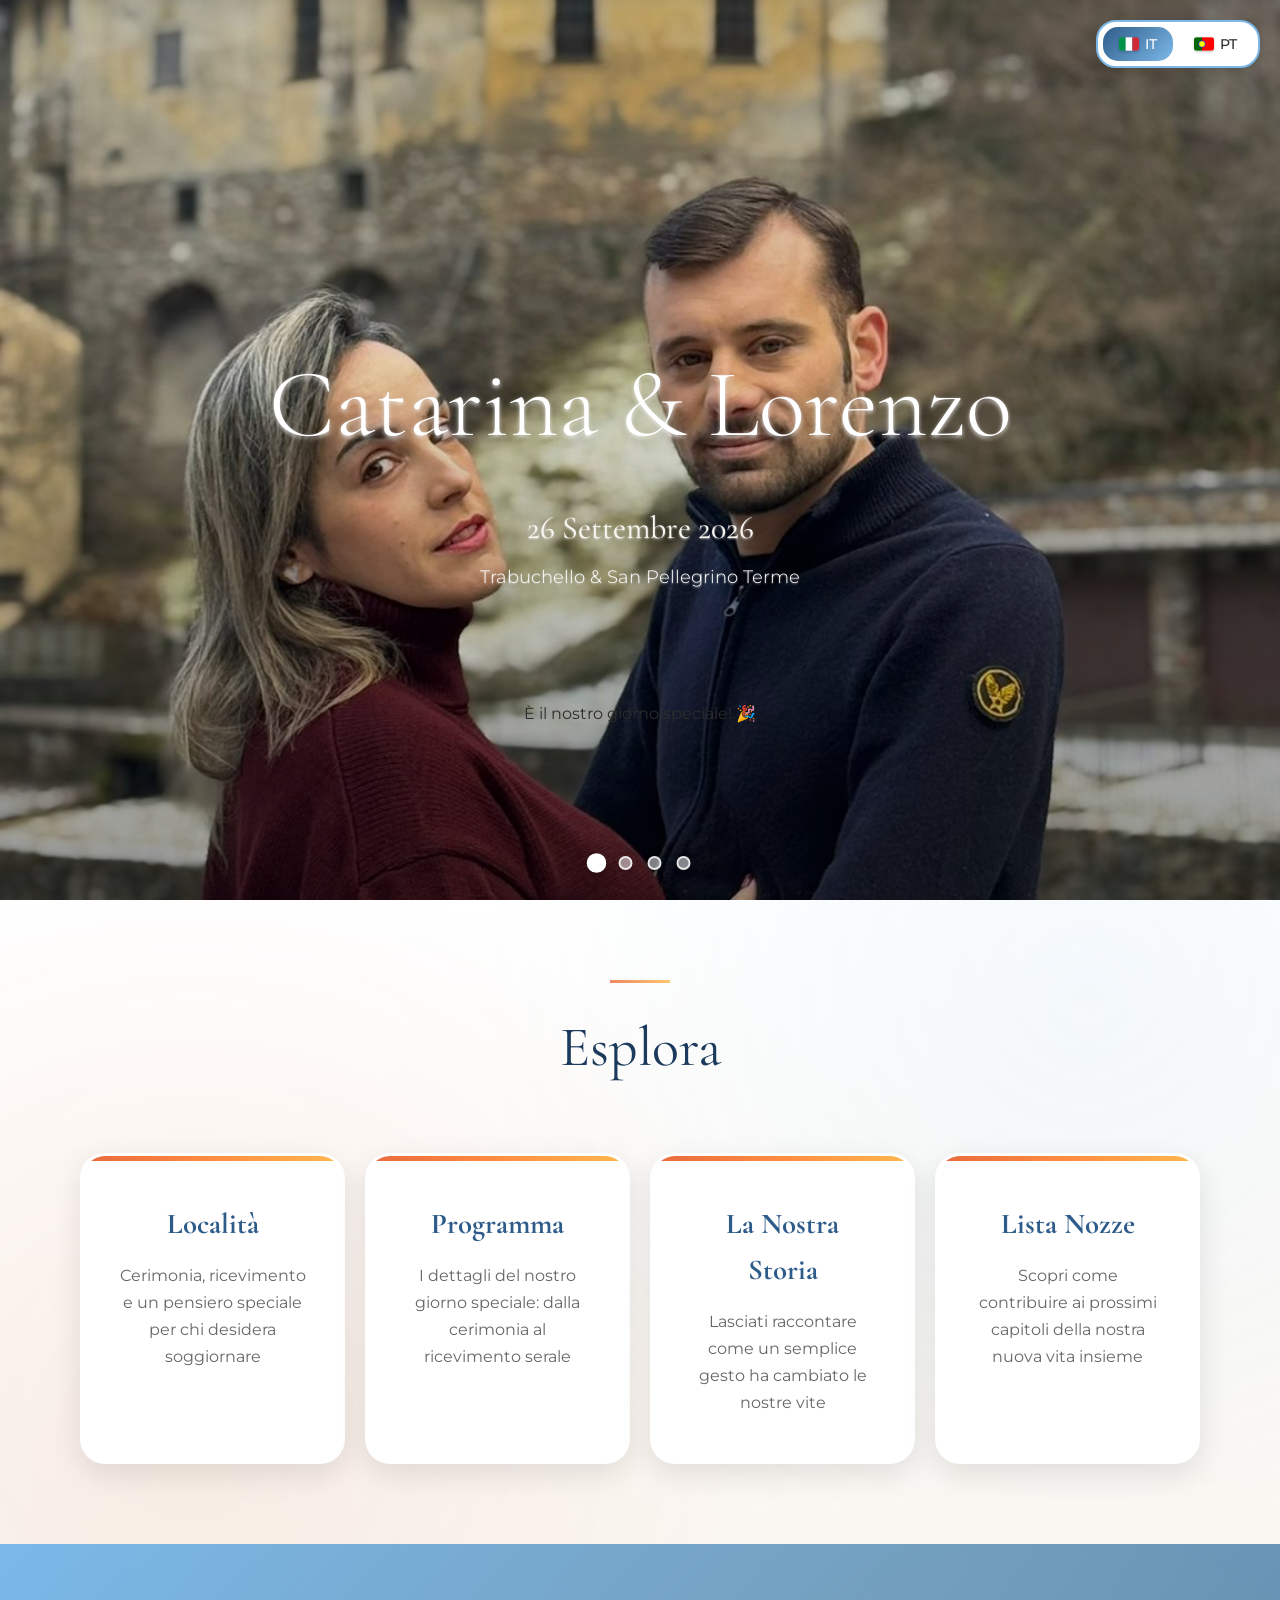
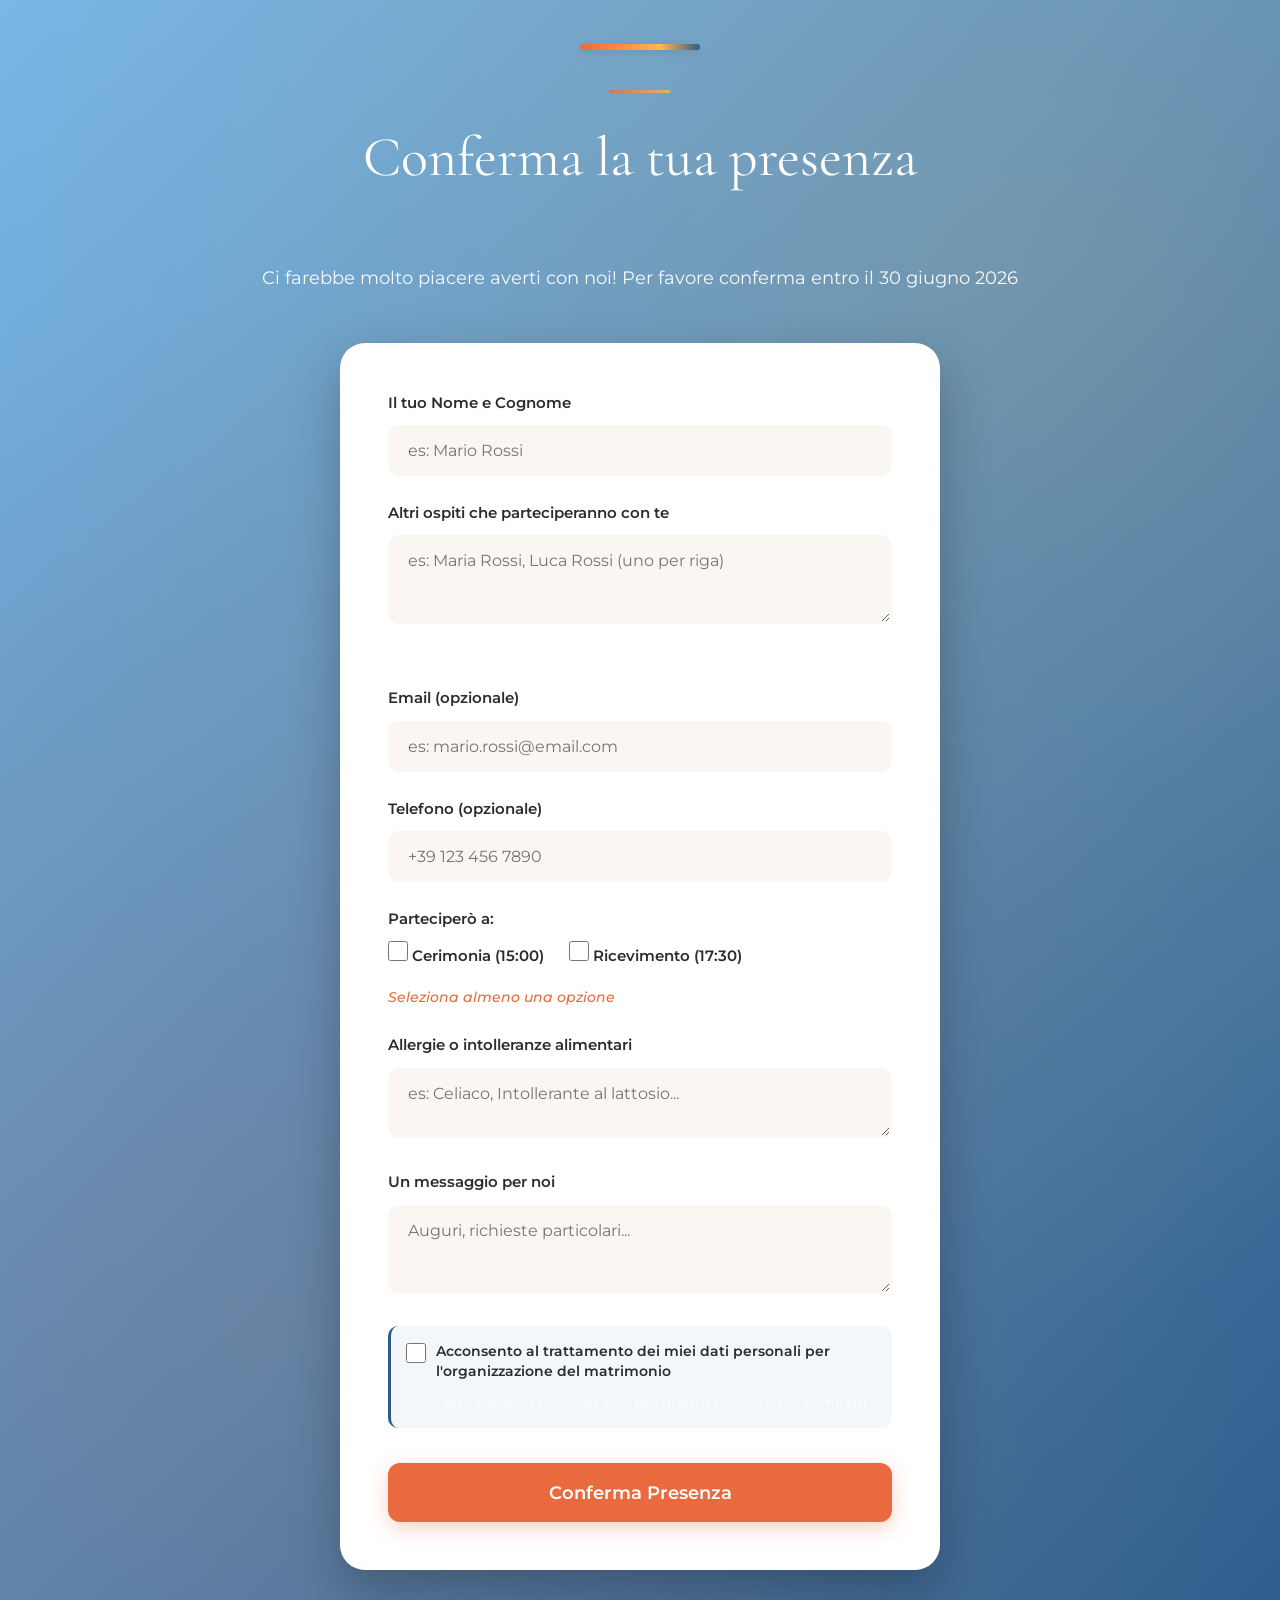
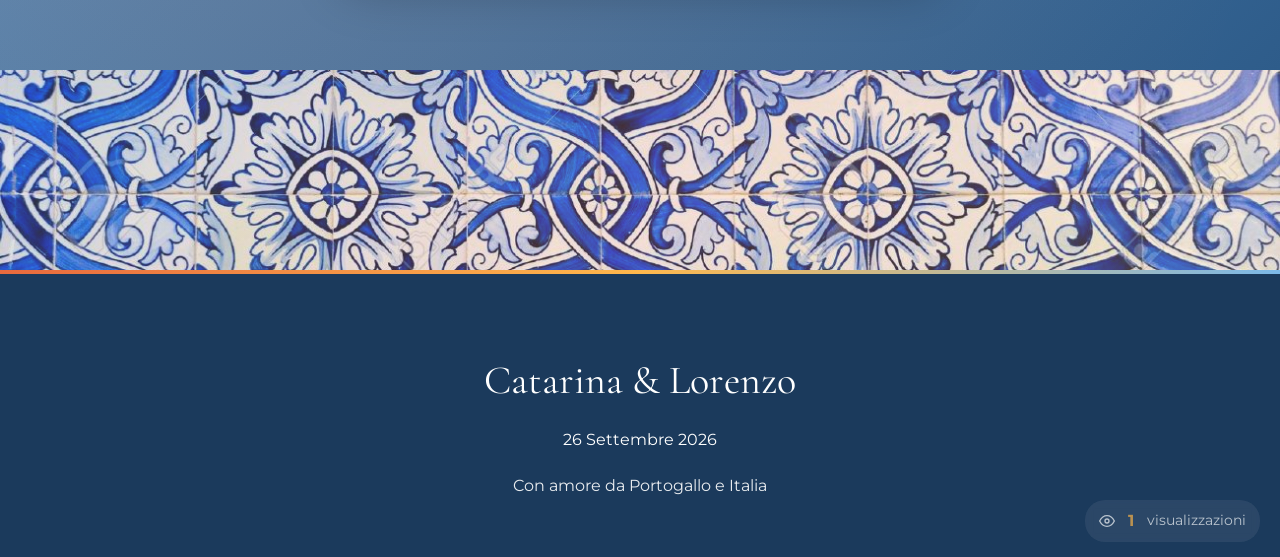
==== commit 4e6c1840: "forse ultima modifica definitiva (speriamo)" ====
--- a/index.html
+++ b/index.html
@@ -6,7 +6,7 @@
     <meta name="viewport" content="width=device-width, initial-scale=1.0">
     <title>Catarina & Lorenzo - 26 Settembre 2026</title>
     <meta name="description"
-        content="Unisciti a noi per celebrare il matrimonio di Catarina & Lorenzo il 26 settembre 2026 a Fondra e San Pellegrino Terme. Un giorno speciale che unisce Portogallo e Italia.">
+        content="Unisciti a noi per celebrare il matrimonio di Catarina & Lorenzo il 26 settembre 2026 a Trabuchello e San Pellegrino Terme. Un giorno speciale che unisce Portogallo e Italia.">
 
     <!-- Favicon -->
     <link rel="icon" type="image/svg+xml" href="favicon.svg">
@@ -15,7 +15,7 @@
     <meta property="og:type" content="website">
     <meta property="og:title" content="Catarina & Lorenzo - 26 Settembre 2026">
     <meta property="og:description"
-        content="Unisciti a noi per celebrare il matrimonio di Catarina & Lorenzo. Fondra & San Pellegrino Terme.">
+        content="Unisciti a noi per celebrare il matrimonio di Catarina & Lorenzo. Trabuchello & San Pellegrino Terme.">
 
     <!-- Twitter -->
     <meta name="twitter:card" content="summary_large_image">
@@ -84,7 +84,7 @@
                 </div>
                 <!-- Slide 4 -->
                 <div class="carousel-slide">
-                    <img class="slide-content" src="immagini/home-carousel-4.jpg?v=2"
+                    <img class="slide-content" src="immagini/home-carousel-4-nuova.jpg"
                         alt="Momento speciale 4" loading="lazy">
                 </div>
             </div>
@@ -96,8 +96,8 @@
         <div class="hero-content">
             <h1 class="names">Catarina & Lorenzo</h1>
             <p class="date">26 Settembre 2026</p>
-            <p class="location" data-it="Fondra & San Pellegrino Terme"
-                data-pt="Fondra & San Pellegrino Terme">Fondra & San Pellegrino Terme</p>
+            <p class="location" data-it="Trabuchello & San Pellegrino Terme"
+                data-pt="Trabuchello & San Pellegrino Terme">Trabuchello & San Pellegrino Terme</p>
 
             <!-- Countdown -->
             <div class="countdown editable-countdown" data-countdown-editable>
@@ -232,7 +232,7 @@
                         </label>
                         <label class="checkbox-label">
                             <input type="checkbox" name="ricevimento" value="Sì">
-                            <span data-it="Ricevimento (18:00)" data-pt="Receção (18:00)">Ricevimento (18:00)</span>
+                            <span data-it="Ricevimento (17:30)" data-pt="Receção (17:30)">Ricevimento (17:30)</span>
                         </label>
                     </div>
                     <small data-it="Seleziona almeno una opzione" data-pt="Seleciona pelo menos uma opção"
